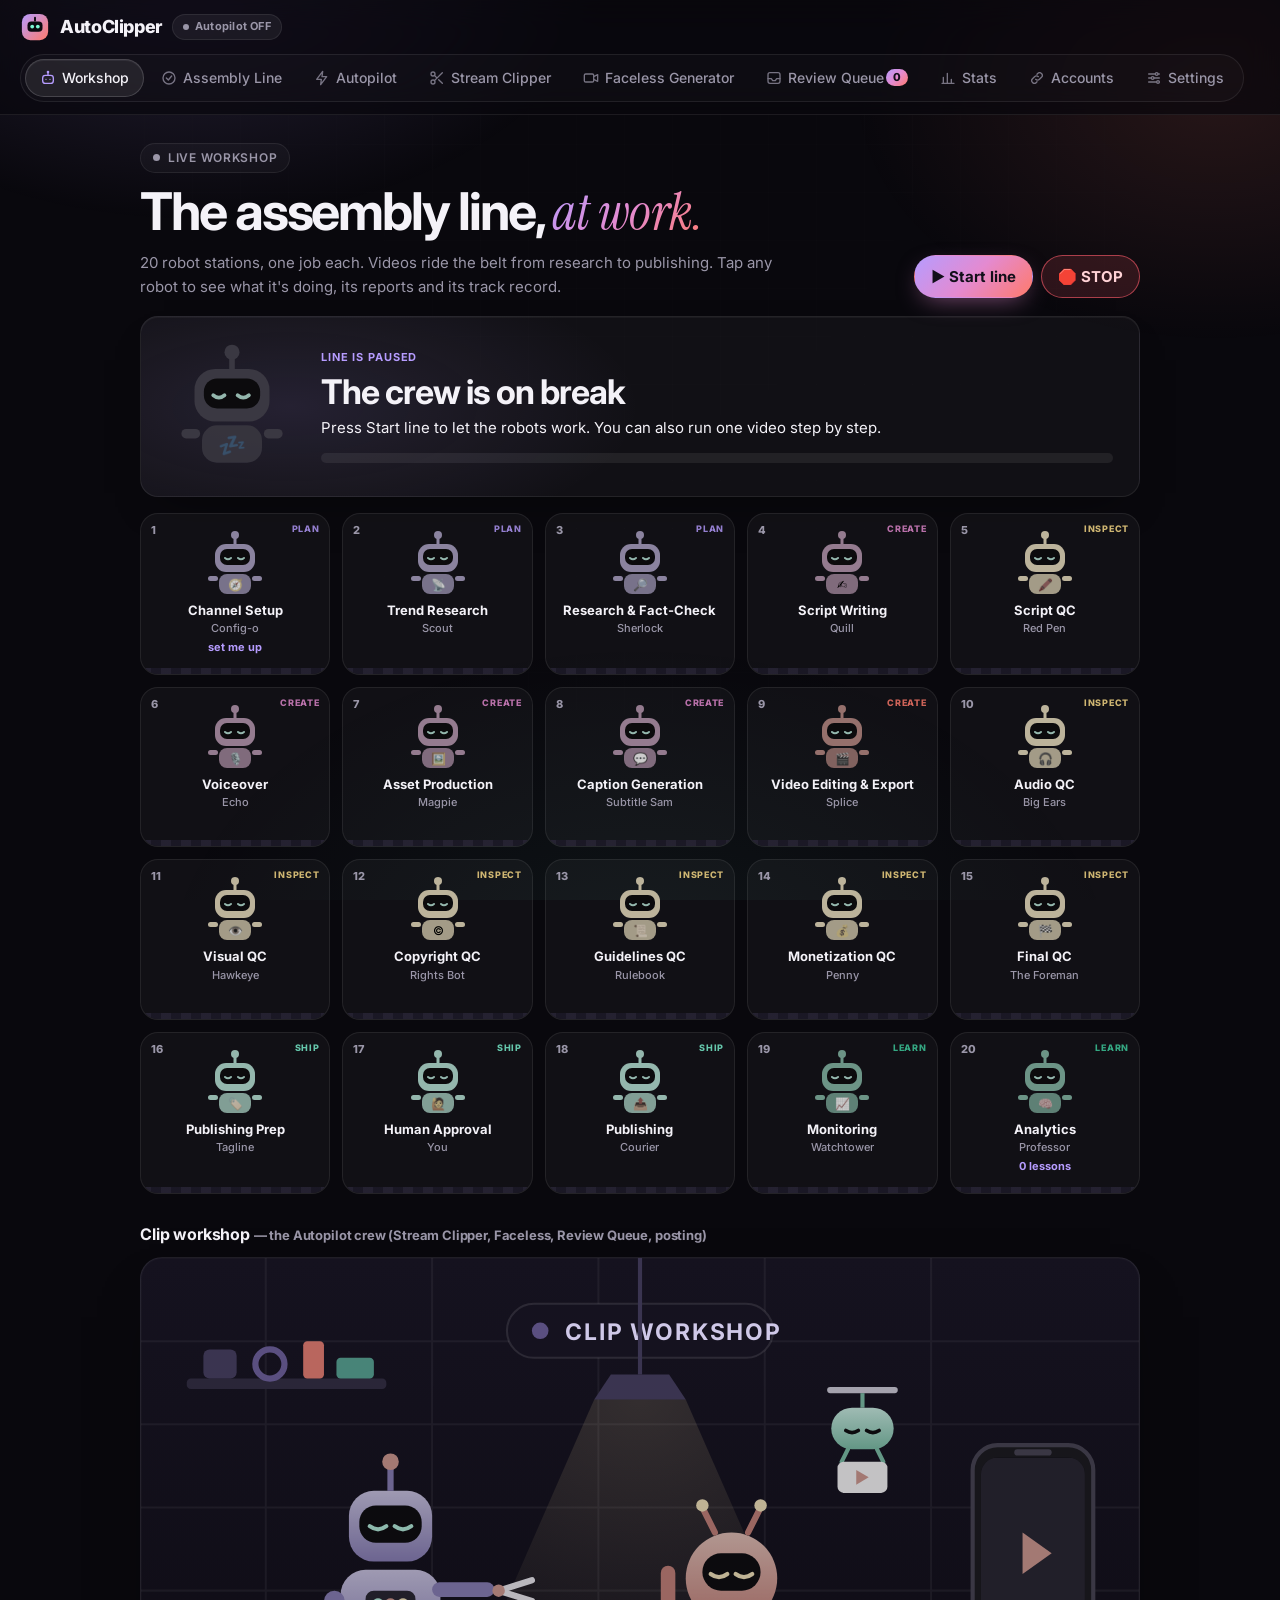
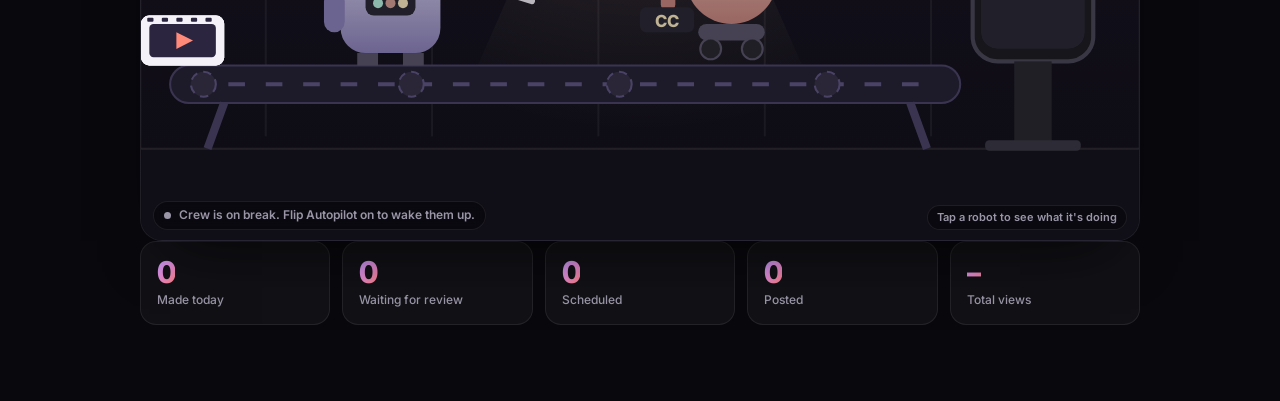
==== index.html @ 2e7b3489 "Merge remote-tracking branch 'origin/main' into ui-accessibility-polish" ====
<!doctype html>
<html lang="en">
<head>
<meta charset="utf-8">
<meta name="viewport" content="width=device-width,initial-scale=1">
<title>AutoClipper</title>
<meta name="theme-color" content="#09080d">
<link rel="preconnect" href="https://fonts.googleapis.com">
<link rel="preconnect" href="https://fonts.gstatic.com" crossorigin>
<link href="https://fonts.googleapis.com/css2?family=Inter:wght@400;500;600;700;800&family=Instrument+Serif:ital@0;1&display=swap" rel="stylesheet">
<link rel="stylesheet" href="style.css">
<link rel="stylesheet" href="fx.css">
<link rel="stylesheet" href="a11y.css">
<script src="a11y.js" defer></script>
</head>
<body>
<svg width="0" height="0" style="position:absolute" aria-hidden="true">
  <defs>
    <symbol id="i-bolt" viewBox="0 0 24 24"><path d="M13 2 4 14h7l-1 8 9-12h-7z"/></symbol>
    <symbol id="i-scissors" viewBox="0 0 24 24"><circle cx="6" cy="6" r="3"/><circle cx="6" cy="18" r="3"/><path d="M20 4 8.1 15.9M14.5 14.5 20 20M8.1 8.1 12 12"/></symbol>
    <symbol id="i-film" viewBox="0 0 24 24"><rect x="2" y="6" width="14" height="12" rx="2"/><path d="m16 10 6-3v10l-6-3"/></symbol>
    <symbol id="i-inbox" viewBox="0 0 24 24"><rect x="3" y="4" width="18" height="16" rx="3"/><path d="M3 13h5l2 3h4l2-3h5"/></symbol>
    <symbol id="i-link" viewBox="0 0 24 24"><path d="M10 14a4 4 0 0 0 5.7 0l3-3a4 4 0 0 0-5.7-5.7l-1 1"/><path d="M14 10a4 4 0 0 0-5.7 0l-3 3a4 4 0 0 0 5.7 5.7l1-1"/></symbol>
    <symbol id="i-sliders" viewBox="0 0 24 24"><path d="M4 6h10M18 6h2M4 12h4M12 12h8M4 18h12M20 18h0"/><circle cx="16" cy="6" r="2"/><circle cx="10" cy="12" r="2"/><circle cx="18" cy="18" r="2"/></symbol>
    <symbol id="i-folder" viewBox="0 0 24 24"><path d="M3 7a2 2 0 0 1 2-2h4l2 2h8a2 2 0 0 1 2 2v8a2 2 0 0 1-2 2H5a2 2 0 0 1-2-2z"/></symbol>
    <symbol id="i-bot" viewBox="0 0 24 24"><rect x="4" y="8" width="16" height="12" rx="4"/><path d="M12 4v4M9 14h0M15 14h0"/><circle cx="12" cy="3" r="1"/></symbol>
    <symbol id="i-check" viewBox="0 0 24 24"><circle cx="12" cy="12" r="9"/><path d="m8 12 3 3 5-6"/></symbol>
    <symbol id="i-chart" viewBox="0 0 24 24"><path d="M5 20V11M11 20V5M17 20v-6M3 20h18"/></symbol>
    <symbol id="i-send" viewBox="0 0 24 24"><path d="M22 2 11 13M22 2l-7 20-4-9-9-4z"/></symbol>
  </defs>
</svg>
<div class="bg-glow" aria-hidden="true"></div>
<header>
  <div class="brand">
    <svg class="logo" viewBox="0 0 32 32" aria-hidden="true"><defs><linearGradient id="lg" x1="0" y1="0" x2="1" y2="1"><stop offset="0" stop-color="#b69cff"/><stop offset="1" stop-color="#ff7a6b"/></linearGradient></defs><rect x="2" y="2" width="28" height="28" rx="9" fill="url(#lg)"/><rect x="8" y="10" width="16" height="11" rx="4" fill="#0b0a10"/><circle cx="13" cy="15.5" r="2" fill="#7cf7d4"/><circle cx="19" cy="15.5" r="2" fill="#7cf7d4"/><rect x="15" y="5" width="2" height="5" rx="1" fill="#0b0a10"/></svg>
    <h1 class="brand-name">AutoClipper</h1> <span id="apBadge" class="badge off">Autopilot OFF</span>
  </div>
  <nav aria-label="Sections">
    <button data-tab="workshop" class="active"><svg class="i" aria-hidden="true"><use href="#i-bot"/></svg>Workshop</button>
    <button data-tab="line"><svg class="i" aria-hidden="true"><use href="#i-check"/></svg>Assembly Line <span id="fxNeedPill" class="pill" hidden></span></button>
    <button data-tab="autopilot"><svg class="i" aria-hidden="true"><use href="#i-bolt"/></svg>Autopilot</button>
    <button data-tab="clipper"><svg class="i" aria-hidden="true"><use href="#i-scissors"/></svg>Stream Clipper</button>
    <button data-tab="faceless"><svg class="i" aria-hidden="true"><use href="#i-film"/></svg>Faceless Generator</button>
    <button data-tab="queue"><svg class="i" aria-hidden="true"><use href="#i-inbox"/></svg>Review Queue <span id="qcount" class="pill">0</span></button>
    <button data-tab="stats"><svg class="i" aria-hidden="true"><use href="#i-chart"/></svg>Stats</button>
    <button data-tab="accounts"><svg class="i" aria-hidden="true"><use href="#i-link"/></svg>Accounts</button>
    <button data-tab="settings"><svg class="i" aria-hidden="true"><use href="#i-sliders"/></svg>Settings</button>
  </nav>
</header>

<main>
  <!-- WORKSHOP: full-page live view of the robots at work -->
  <section id="workshop" class="tab active">
    <div class="fx-top">
      <div><span class="eyebrow"><i class="dot"></i> Live workshop</span><h2 class="hero-title">The assembly line, <em>at work.</em></h2>
        <p class="muted">20 robot stations, one job each. Videos ride the belt from research to publishing. Tap any robot to see what it's doing, its reports and its track record.</p></div>
      <div class="row fx-ctrl"><button id="fxRun" data-act="run" class="primary">▶ Start line</button><button id="fxStop" data-act="stop" class="stopbtn">🛑 STOP</button></div>
    </div>
    <div class="fx-now card" id="fxNow"></div>
    <div class="fx-floor" id="fxFloor"></div>
    <div class="station card" id="fxStation" hidden></div>
    <h3 class="ws-title">Clip workshop <span class="muted small">— the Autopilot crew (Stream Clipper, Faceless, Review Queue, posting)</span></h3>
    <div class="workshop" aria-label="Robot workshop: little robots cutting, captioning and shipping clips. They work when Autopilot is on and nap when it is off." role="group">
        <svg viewBox="0 0 480 280" xmlns="http://www.w3.org/2000/svg">
          <defs>
            <linearGradient id="wsBody" x1="0" y1="0" x2="0" y2="1"><stop offset="0" stop-color="#c9bcff"/><stop offset="1" stop-color="#8c76f0"/></linearGradient>
            <linearGradient id="wsBody2" x1="0" y1="0" x2="0" y2="1"><stop offset="0" stop-color="#ffb4a3"/><stop offset="1" stop-color="#ff6f61"/></linearGradient>
            <linearGradient id="wsBody3" x1="0" y1="0" x2="0" y2="1"><stop offset="0" stop-color="#a6f4de"/><stop offset="1" stop-color="#3fcf9f"/></linearGradient>
            <radialGradient id="wsLamp" cx=".5" cy="0" r="1"><stop offset="0" stop-color="#ffe7a8" stop-opacity=".55"/><stop offset="1" stop-color="#ffe7a8" stop-opacity="0"/></radialGradient>
            <clipPath id="wsPhoneClip"><rect x="404" y="96" width="50" height="92" rx="8"/></clipPath>
          </defs>

          <!-- wall -->
          <g class="ws-wall" stroke="rgba(255,255,255,.05)">
            <path d="M0 40H480M0 80H480M0 120H480M0 160H480M60 0V230M140 0V230M220 0V230M300 0V230M380 0V230"/>
          </g>
          <!-- shelf with spare parts -->
          <rect x="22" y="58" width="96" height="5" rx="2" fill="#2a2638"/>
          <rect x="30" y="44" width="16" height="14" rx="3" fill="#3a3450"/>
          <circle cx="62" cy="51" r="7" fill="none" stroke="#5a4f80" stroke-width="3"/>
          <rect x="78" y="40" width="10" height="18" rx="2" fill="#ff8a7a" opacity=".7"/>
          <rect x="94" y="48" width="18" height="10" rx="2" fill="#7cf7d4" opacity=".5"/>
          <!-- sign -->
          <g transform="translate(176 22)">
            <rect width="128" height="26" rx="13" fill="#15121f" stroke="rgba(255,255,255,.1)"/>
            <circle class="ws-sign-dot" cx="16" cy="13" r="4"/>
            <text x="28" y="17.5" font-family="Inter,system-ui,sans-serif" font-size="11" font-weight="700" fill="#cfc8e8" letter-spacing=".08em">CLIP WORKSHOP</text>
          </g>

          <!-- hanging lamp -->
          <g class="ws-lamp anim">
            <line x1="240" y1="0" x2="240" y2="56" stroke="#3a3450" stroke-width="2"/>
            <path d="M226 56h28l8 12h-44z" fill="#3a3450"/>
            <path class="ws-beam" d="M218 68h44l70 160H148z" fill="url(#wsLamp)"/>
          </g>

          <!-- floor -->
          <rect x="0" y="236" width="480" height="44" fill="#100e17"/>
          <path d="M0 236H480" stroke="rgba(255,255,255,.08)"/>

          <!-- conveyor -->
          <g class="ws-belt">
            <rect x="14" y="196" width="380" height="18" rx="9" fill="#1d1a29" stroke="#3a3450"/>
            <path class="ws-belt-line anim" d="M24 205H384" stroke="#4b4366" stroke-width="2" stroke-dasharray="8 10"/>
            <g fill="#2a2638" stroke="#4b4366">
              <circle class="ws-wheel anim" cx="30" cy="205" r="6"/><circle class="ws-wheel anim" cx="130" cy="205" r="6"/>
              <circle class="ws-wheel anim" cx="230" cy="205" r="6"/><circle class="ws-wheel anim" cx="330" cy="205" r="6"/>
            </g>
            <path d="M40 214l-8 22M370 214l8 22" stroke="#3a3450" stroke-width="4"/>
          </g>

          <!-- clips riding the belt -->
          <g class="ws-clips">
            <g class="ws-clip anim" style="animation-delay:0s"><use href="#wsFilm"/></g>
            <g class="ws-clip anim" style="animation-delay:-2.4s"><use href="#wsFilm"/></g>
            <g class="ws-clip anim" style="animation-delay:-4.8s"><use href="#wsFilm"/></g>
          </g>
          <symbol id="wsFilm" overflow="visible">
            <rect x="0" y="172" width="40" height="24" rx="4" fill="#f4f2f8"/>
            <rect x="4" y="176" width="32" height="16" rx="2" fill="#2b2540"/>
            <path d="M17 180l8 4-8 4z" fill="#ff8a7a"/>
            <g fill="#2b2540"><rect x="3" y="173" width="3" height="2" rx=".5"/><rect x="10" y="173" width="3" height="2" rx=".5"/><rect x="17" y="173" width="3" height="2" rx=".5"/><rect x="24" y="173" width="3" height="2" rx=".5"/><rect x="31" y="173" width="3" height="2" rx=".5"/></g>
          </symbol>

          <!-- ROBOT 1: the cutter -->
          <g class="ws-bot ws-cutter">
            <g class="ws-bob anim">
              <rect x="96" y="150" width="48" height="40" rx="12" fill="url(#wsBody)"/>
              <rect x="108" y="160" width="24" height="12" rx="4" fill="#2b2540"/>
              <circle class="ws-led anim" cx="114" cy="166" r="2.4" fill="#7cf7d4"/><circle class="ws-led anim" cx="120" cy="166" r="2.4" fill="#ff8a7a" style="animation-delay:.3s"/><circle class="ws-led anim" cx="126" cy="166" r="2.4" fill="#ffe08a" style="animation-delay:.6s"/>
              <rect x="100" y="112" width="40" height="34" rx="12" fill="url(#wsBody)"/>
              <rect x="105" y="119" width="30" height="18" rx="8" fill="#0f0d16"/>
              <g class="ws-eyes-open"><rect class="ws-blink anim" x="111" y="124" width="6" height="8" rx="3" fill="#7cf7d4"/><rect class="ws-blink anim" x="123" y="124" width="6" height="8" rx="3" fill="#7cf7d4"/></g>
              <g class="ws-eyes-shut" stroke="#7cf7d4" stroke-width="2" stroke-linecap="round" fill="none"><path d="M110 129q4 3 8 0M122 129q4 3 8 0"/></g>
              <line x1="120" y1="112" x2="120" y2="100" stroke="#8c76f0" stroke-width="3"/>
              <circle class="ws-antenna anim" cx="120" cy="98" r="4" fill="#ff8a7a"/>
              <!-- arm with scissors -->
              <g class="ws-arm-cut anim">
                <rect x="140" y="156" width="30" height="7" rx="3.5" fill="#8c76f0"/>
                <g transform="translate(172 160)">
                  <g class="ws-snip-a anim"><path d="M0 0l16-5" stroke="#e8e4f5" stroke-width="3" stroke-linecap="round"/></g>
                  <g class="ws-snip-b anim"><path d="M0 0l16 5" stroke="#e8e4f5" stroke-width="3" stroke-linecap="round"/></g>
                  <circle r="3" fill="#ff8a7a"/>
                </g>
              </g>
              <rect x="88" y="160" width="10" height="20" rx="5" fill="#8c76f0"/>
            </g>
            <rect x="104" y="190" width="10" height="6" fill="#5a4f80"/><rect x="126" y="190" width="10" height="6" fill="#5a4f80"/>
            <g class="ws-sparks anim"><circle cx="190" cy="168" r="2" fill="#ffe08a"/><circle cx="196" cy="160" r="1.5" fill="#ff8a7a"/><circle cx="186" cy="158" r="1.5" fill="#fff"/></g>
          </g>

          <!-- ROBOT 2: the captioner (on wheels) -->
          <g class="ws-bot ws-captioner">
            <g class="ws-bob anim" style="animation-delay:-.4s">
              <rect x="262" y="132" width="44" height="44" rx="22" fill="url(#wsBody2)"/>
              <rect x="270" y="142" width="28" height="18" rx="9" fill="#0f0d16"/>
              <g class="ws-eyes-open"><circle class="ws-blink anim" cx="278" cy="151" r="3.5" fill="#ffe08a" style="animation-delay:-1.2s"/><circle class="ws-blink anim" cx="290" cy="151" r="3.5" fill="#ffe08a" style="animation-delay:-1.2s"/></g>
              <g class="ws-eyes-shut" stroke="#ffe08a" stroke-width="2" stroke-linecap="round" fill="none"><path d="M274 152q4 3 8 0M286 152q4 3 8 0"/></g>
              <path d="M276 132l-6-12M292 132l6-12" stroke="#ff6f61" stroke-width="3" stroke-linecap="round"/>
              <circle cx="270" cy="119" r="3" fill="#ffe08a"/><circle cx="298" cy="119" r="3" fill="#ffe08a"/>
              <!-- stamping arm -->
              <g class="ws-stamp anim">
                <rect x="250" y="148" width="7" height="22" rx="3.5" fill="#ff6f61"/>
                <rect x="240" y="168" width="26" height="12" rx="3" fill="#2b2540"/>
                <text x="253" y="177.5" text-anchor="middle" font-family="Inter,system-ui,sans-serif" font-size="8" font-weight="800" fill="#ffe08a">CC</text>
              </g>
            </g>
            <rect x="268" y="176" width="32" height="8" rx="4" fill="#5a4f80"/>
            <circle cx="274" cy="188" r="5" fill="#2a2638" stroke="#5a4f80"/><circle cx="294" cy="188" r="5" fill="#2a2638" stroke="#5a4f80"/>
            <g class="ws-caption-pop anim"><rect x="226" y="108" width="40" height="14" rx="7" fill="#ffe08a"/><text x="246" y="118" text-anchor="middle" font-family="Inter,system-ui,sans-serif" font-size="8" font-weight="800" fill="#2b2540">WOW!</text></g>
          </g>

          <!-- ROBOT 3: the drone courier -->
          <g class="ws-drone anim">
            <g class="ws-prop anim"><rect x="330" y="62" width="34" height="3" rx="1.5" fill="#cfc8e8"/></g>
            <line x1="347" y1="65" x2="347" y2="72" stroke="#3fcf9f" stroke-width="2"/>
            <rect x="332" y="72" width="30" height="20" rx="10" fill="url(#wsBody3)"/>
            <g class="ws-eyes-open"><circle class="ws-blink anim" cx="342" cy="82" r="2.5" fill="#0f0d16"/><circle class="ws-blink anim" cx="352" cy="82" r="2.5" fill="#0f0d16"/></g>
            <g class="ws-eyes-shut" stroke="#0f0d16" stroke-width="1.8" stroke-linecap="round" fill="none"><path d="M339 83q3 2 6 0M349 83q3 2 6 0"/></g>
            <path d="M340 92l-3 6M354 92l3 6" stroke="#3fcf9f" stroke-width="2" stroke-linecap="round"/>
            <rect x="335" y="98" width="24" height="15" rx="3" fill="#f4f2f8"/><path d="M344 102l6 3.5-6 3.5z" fill="#ff8a7a"/>
          </g>

          <!-- output phone -->
          <g class="ws-phone">
            <rect x="400" y="90" width="58" height="104" rx="12" fill="#1d1a29" stroke="#4b4366" stroke-width="2"/>
            <rect x="404" y="96" width="50" height="92" rx="8" fill="#0f0d16"/>
            <g clip-path="url(#wsPhoneClip)">
              <g class="ws-feed anim">
                <rect x="404" y="96" width="50" height="92" fill="#2b2540"/><path d="M424 132l14 10-14 10z" fill="#ff8a7a"/>
                <rect x="404" y="188" width="50" height="92" fill="#3a2f5c"/><path d="M424 224l14 10-14 10z" fill="#7cf7d4"/>
                <rect x="404" y="280" width="50" height="92" fill="#2b2540"/><path d="M424 316l14 10-14 10z" fill="#ff8a7a"/>
              </g>
            </g>
            <rect x="420" y="92" width="18" height="3" rx="1.5" fill="#4b4366"/>
            <rect x="420" y="194" width="18" height="42" fill="#2a2638"/>
            <rect x="406" y="232" width="46" height="5" rx="2" fill="#3a3450"/>
          </g>
          <g class="ws-hearts">
            <path class="ws-heart anim" d="M446 92c-3-4-9-1-6 4l6 5 6-5c3-5-3-8-6-4z" fill="#ff6f61"/>
            <path class="ws-heart anim" style="animation-delay:-1s" d="M426 92c-2-3-7-1-5 3l5 4 5-4c2-4-3-6-5-3z" fill="#b69cff"/>
            <path class="ws-heart anim" style="animation-delay:-2s" d="M456 104c-2-3-6-1-4 2.5l4 3.5 4-3.5c2-3.5-2-5.5-4-2.5z" fill="#ffe08a"/>
          </g>

          <!-- zzz when napping -->
          <g class="ws-zzz" font-family="Inter,system-ui,sans-serif" font-weight="800" fill="#9a96a8">
            <text class="ws-z" x="146" y="104" font-size="12">z</text>
            <text class="ws-z" x="154" y="94" font-size="15" style="animation-delay:.7s">z</text>
            <text class="ws-z" x="306" y="122" font-size="12" style="animation-delay:.35s">z</text>
            <text class="ws-z" x="314" y="111" font-size="15" style="animation-delay:1.05s">z</text>
          </g>
          <!-- clickable stations -->
          <g class="ws-hots">
            <rect class="ws-hot" data-station="cut" x="84" y="88" width="124" height="112" rx="16" tabindex="0" role="button" aria-label="Cutting station"/>
            <rect class="ws-hot" data-station="faceless" x="226" y="104" width="90" height="92" rx="16" tabindex="0" role="button" aria-label="Faceless studio"/>
            <rect class="ws-hot" data-station="review" x="14" y="196" width="380" height="26" rx="12" tabindex="0" role="button" aria-label="Review conveyor"/>
            <rect class="ws-hot" data-station="post" x="322" y="56" width="50" height="62" rx="14" tabindex="0" role="button" aria-label="Posting drone"/>
            <rect class="ws-hot" data-station="live" x="394" y="84" width="70" height="156" rx="16" tabindex="0" role="button" aria-label="Live posts"/>
            <rect class="ws-hot" data-station="log" x="172" y="18" width="136" height="34" rx="17" tabindex="0" role="button" aria-label="Activity log"/>
          </g>
        </svg>
        <div class="ws-tip" id="wsTip"></div>
        <div class="ws-status"><i class="dot"></i><span id="wsStatus">Crew is on break. Flip Autopilot on to wake them up.</span></div>
        <div class="ws-hint">Tap a robot to see what it's doing</div>
      </div>
    <div class="stats" id="stats">
      <button class="stat" data-station="cut"><span class="stat-n" id="stMade">0</span><span class="stat-l">Made today</span></button>
      <button class="stat" data-station="review"><span class="stat-n" id="stPending">0</span><span class="stat-l">Waiting for review</span></button>
      <button class="stat" data-station="post"><span class="stat-n" id="stScheduled">0</span><span class="stat-l">Scheduled</span></button>
      <button class="stat" data-station="live"><span class="stat-n" id="stPosted">0</span><span class="stat-l">Posted</span></button>
      <button class="stat" data-station="views"><span class="stat-n" id="stViews">–</span><span class="stat-l">Total views</span></button>
    </div>
    <div class="station card" id="station" hidden>
      <div class="station-head">
        <div><div class="station-kicker" id="stationKicker"></div><h3 id="stationTitle"></h3></div>
        <button class="station-x" id="stationClose" aria-label="Close">✕</button>
      </div>
      <div class="station-now" id="stationNow"></div>
      <div class="station-body" id="stationBody"></div>
    </div>
  </section>

  <!-- ASSEMBLY LINE: production records, approvals, channel, policies, analytics -->
  <section id="line" class="tab">
    <h2>Assembly Line</h2>
    <p class="muted">The production manager. Every video gets an ID and a full record: idea, research, script, voice, assets with licenses, captions, edit project, every checker's report, revisions, costs, approvals, publishing and performance.</p>
    <div class="subnav" id="fxSubnav"></div>
    <div id="fxPane"></div>
  </section>

  <!-- AUTOPILOT -->
  <section id="autopilot" class="tab">
    <div class="hero solo">
      <div class="hero-copy">
        <span class="eyebrow"><i class="dot"></i> Your content crew</span>
        <h2 class="hero-title">Clips made <em>while you sleep.</em></h2>
        <p class="muted">Turn this on, leave the tab open, and AutoClipper clips new VODs from your folder, makes faceless videos every day, and schedules everything to your connected accounts.</p>
        <div class="toggle-row">
          <label class="switch"><input type="checkbox" id="apOn" role="switch" aria-label="Autopilot" aria-describedby="apSummary"><span aria-hidden="true"></span></label>
          <div><strong>Autopilot</strong><div class="muted small" id="apSummary">Off</div></div>
        </div>
      </div>
    </div>
    <div class="card">
      <div class="grid2">
        <div class="sub">
          <h3><svg class="i" aria-hidden="true"><use href="#i-folder"/></svg>Auto-clip new VODs</h3>
          <p class="muted small">Pick a folder (like your OBS recordings or Downloads). Every new video dropped in gets clipped automatically.</p>
          <button id="pickFolder">Choose folder</button>
          <div class="small" id="folderName">No folder chosen</div>
        </div>
        <div class="sub">
          <h3><svg class="i" aria-hidden="true"><use href="#i-bot"/></svg>Daily faceless videos</h3>
          <label>Videos per day <input type="number" id="apFacelessPerDay" min="0" max="20" value="3"></label>
          <label>Niche <select id="apNiche"></select></label>
        </div>
        <div class="sub">
          <h3><svg class="i" aria-hidden="true"><use href="#i-check"/></svg>Approval</h3>
          <label class="check"><input type="checkbox" id="apAutoApprove"> Auto-approve (skip my review)</label>
          <label>…only if AI hype score is at least <input type="number" id="apMinScore" min="0" max="10" value="6"></label>
          <p class="muted small">Score needs an OpenAI key. Without one, auto-approve approves everything.</p>
        </div>
        <div class="sub">
          <h3><svg class="i" aria-hidden="true"><use href="#i-send"/></svg>Auto-post</h3>
          <label class="check"><input type="checkbox" id="apAutoPost"> Auto-schedule approved videos</label>
          <label>Posts per day <input type="number" id="apPostsPerDay" min="1" max="24" value="3"></label>
          <label>Posting window <span class="row"><input type="time" id="apStart" value="11:00"> to <input type="time" id="apEnd" value="21:00"></span></label>
          <div class="small" id="platformSummary"></div>
        </div>
      </div>
    </div>
    <h3>Activity</h3>
    <div id="log" class="log"></div>
  </section>

  <!-- STREAM CLIPPER -->
  <section id="clipper" class="tab">
    <h2>Stream Clipper</h2>
    <p class="muted">Drop in a stream VOD. AutoClipper finds the hype moments, adds word-by-word captions, cuts vertical 9:16 clips, and sends them to your Review Queue.</p>
    <div class="card">
      <label class="drop" id="vodDrop">
        <input type="file" id="vodFile" accept="video/*" hidden>
        <span>📁 Click or drop a video file (MP4 / WebM / MOV)</span>
      </label>
      <div class="grid3">
        <label>Clips per video <input type="number" id="numClips" value="5" min="1" max="20" data-save></label>
        <label>Clip length (sec) <input type="number" id="clipLen" value="30" min="8" max="90" data-save></label>
        <label>Layout
          <select id="layout" data-save>
            <option value="blur">Center + blurred background</option>
            <option value="crop">Center crop (fill)</option>
            <option value="split">Facecam top / gameplay bottom</option>
            <option value="hook">Split-screen hook (satisfying filler bottom)</option>
          </select>
        </label>
        <label>Facecam corner (split layout)
          <select id="camCorner" data-save>
            <option value="tl">Top-left</option><option value="tr">Top-right</option>
            <option value="bl">Bottom-left</option><option value="br">Bottom-right</option>
          </select>
        </label>
        <label>Name tag on clip <input type="text" id="clipTag" placeholder="@streamer" data-save></label>
        <label class="check"><input type="checkbox" id="burnCaptions" checked data-save> Burn in captions (needs OpenAI key)</label>
      </div>
      <button class="primary" id="scanBtn" disabled>🔍 Find highlights & make clips</button>
      <div id="clipStatus" class="status"></div>
      <canvas id="waveform" height="80"></canvas>
    </div>
  </section>

  <!-- FACELESS GENERATOR -->
  <section id="faceless" class="tab">
    <h2>Faceless Video Generator</h2>
    <p class="muted">Pick a topic (or let AI pick). It writes the script, voices it, and renders a captioned vertical video over a background clip.</p>
    <div class="card">
      <div class="grid3">
        <label>Niche <select id="niche" data-save></select></label>
        <label>Length
          <select id="vidLen" data-save>
            <option value="30">~30 sec</option>
            <option value="45" selected>~45 sec</option>
            <option value="60">~60 sec</option>
          </select>
        </label>
        <label>How many <input type="number" id="numVids" value="1" min="1" max="10"></label>
      </div>
      <label>Topic (leave blank and AI picks one) <input type="text" id="topic" placeholder="e.g. 5 hidden details in the GTA 6 trailer"></label>
      <label class="drop" id="bgDrop">
        <input type="file" id="bgFile" accept="video/*" multiple hidden>
        <span>🎮 Background gameplay (optional — Minecraft parkour, GTA driving…). Saved for Autopilot too. Without one, an animated background is used.</span>
      </label>
      <div class="row">
        <button id="writeBtn">✍️ Write script only</button>
        <button class="primary" id="genBtn">🎬 Generate video(s)</button>
      </div>
      <label>Script (edit before generating if you want)
        <textarea id="script" rows="7" placeholder="Script appears here…"></textarea>
      </label>
      <div id="genStatus" class="status"></div>
    </div>
  </section>

  <!-- REVIEW QUEUE -->
  <section id="queue" class="tab">
    <h2>Review Queue</h2>
    <p class="muted">Approve to post (or schedule) to your connected accounts. Edit the caption first if you want.</p>
    <div class="row">
      <button data-filter="pending" class="filter active">Pending</button>
      <button data-filter="approved" class="filter">Approved</button>
      <button data-filter="scheduled" class="filter">Scheduled / Posted</button>
      <button data-filter="failed" class="filter">Failed</button>
      <button data-filter="rejected" class="filter">Rejected</button>
      <button id="approveAll">✓ Approve all pending</button>
    </div>
    <div id="queueList" class="queue"></div>
  </section>

  <!-- STATS -->
  <section id="stats" class="tab">
    <div class="stats-head">
      <div>
        <h2>Stats</h2>
        <p class="muted">Views, likes, comments, shares and followers, pulled from your connected accounts. Refreshes when you open this tab, and every hour while Autopilot runs.</p>
      </div>
      <div class="row">
        <select id="statDays" aria-label="Date range">
          <option value="7">Last 7 days</option>
          <option value="30" selected>Last 30 days</option>
          <option value="90">Last 90 days</option>
        </select>
        <button id="statRefresh">↻ Refresh</button>
      </div>
    </div>
    <div id="statUpdated" class="muted small"></div>
    <div id="statsBody"></div>
  </section>

  <!-- ACCOUNTS -->
  <section id="accounts" class="tab">
    <h2>Connected Accounts</h2>
    <p class="muted">Connect TikTok, Instagram, YouTube, Facebook, X and Threads once, and AutoClipper posts for you. Posting runs through <a href="https://www.upload-post.com" target="_blank" rel="noopener">Upload-Post</a> (free plan: 10 posts/month and no TikTok; Basic from ~$16/mo adds TikTok and unlimited posts).</p>
    <div class="card">
      <h3>Step 1 — Upload-Post API key</h3>
      <ol class="small muted">
        <li>Make a free account at <a href="https://app.upload-post.com" target="_blank" rel="noopener">app.upload-post.com</a>.</li>
        <li>Open <b>API Keys</b> in their dashboard, create a key, paste it here.</li>
      </ol>
      <label>API key <input type="password" id="upKey" placeholder="Paste your Upload-Post API key…" autocomplete="off" spellcheck="false" data-save></label>
      <button class="primary" id="upSave">Save & check</button>
      <div id="upStatus" class="status"></div>
    </div>
    <div class="card">
      <h3>Step 2 — Connect your socials</h3>
      <p class="muted small">Opens a secure page where you log in to each platform. You come back here when done.</p>
      <div class="platforms" id="platformGrid"></div>
      <div class="row">
        <button class="primary" id="connectBtn">🔗 Connect / manage accounts</button>
        <button id="refreshAccts">↻ Refresh</button>
      </div>
    </div>
    <div class="card">
      <h3>Step 3 — Where should videos go?</h3>
      <div class="row" id="postTo"></div>
      <label>TikTok privacy
        <select id="tiktokPrivacy" data-save>
          <option value="PUBLIC_TO_EVERYONE">Public</option>
          <option value="SELF_ONLY">Only me — private test mode (YouTube uploads as Private; Instagram, Facebook, X, Threads are skipped)</option>
          <option value="FOLLOWER_OF_CREATOR">Followers</option>
        </select>
      </label>
    </div>
    <details class="card">
      <summary><b>Optional: free unlimited YouTube posting (direct)</b></summary>
      <p class="small muted">Skips Upload-Post for YouTube so it doesn't use your monthly posts. Takes ~10 minutes to set up once:</p>
      <ol class="small muted">
        <li>Go to <a href="https://console.cloud.google.com" target="_blank" rel="noopener">console.cloud.google.com</a> → new project.</li>
        <li>APIs &amp; Services → Library → enable <b>YouTube Data API v3</b>.</li>
        <li>OAuth consent screen → External → add yourself as a <b>test user</b>.</li>
        <li>Credentials → Create OAuth client ID → <b>Web application</b> → Authorized JavaScript origin: <code id="originHint"></code></li>
        <li>Paste the Client ID below and hit Connect YouTube.</li>
      </ol>
      <label>Google OAuth Client ID <input type="text" id="gClientId" placeholder="xxxx.apps.googleusercontent.com" data-save></label>
      <button id="ytConnect">▶️ Connect YouTube</button>
      <div id="ytStatus" class="status"></div>
    </details>
  </section>

  <!-- SETTINGS -->
  <section id="settings" class="tab">
    <h2>Settings</h2>
    <div class="card">
      <label>OpenAI API key (AI scripts, voiceover, captions, hype scores)
        <input type="password" id="apiKey" placeholder="sk-…" autocomplete="off" spellcheck="false" data-save>
      </label>
      <p class="muted small">Get one at <a href="https://platform.openai.com/api-keys" target="_blank" rel="noopener">platform.openai.com/api-keys</a>. Keys are stored only in this browser.</p>
      <div class="grid3">
        <label>AI model <input type="text" id="model" value="gpt-4o-mini" data-save></label>
        <label>Voice
          <select id="voice" data-save>
            <option>onyx</option><option>alloy</option><option>echo</option>
            <option>fable</option><option>nova</option><option>shimmer</option>
          </select>
        </label>
        <label>Caption color <input type="color" id="capColor" value="#ffd400" data-save></label>
        <label>Default hashtags <input type="text" id="hashtags" value="#gaming #gtarp #gta5 #streamer" data-save></label>
      </div>
      <div class="row">
        <button class="primary" id="testKey">Test OpenAI key</button>
        <button id="clearDone">🧹 Delete posted & rejected videos</button>
      </div>
      <div id="setStatus" class="status"></div>
    </div>
  </section>
</main>

<div id="fxRecord" class="fx-modal" hidden></div>
<canvas id="renderCanvas" width="1080" height="1920"></canvas>
<video id="vodVideo" playsinline></video>
<script src="app.js"></script>
<script src="fx-core.js"></script>
<script src="fx-depts.js"></script>
<script src="fx-quality.js"></script>
<script src="fx-clips.js"></script>
<script src="fx-hooks.js"></script>
<script src="fx-ui.js"></script>
<script src="fx-auto.js"></script>
<script src="fx-gate.js"></script>
</body>
</html>
---- style.css ----
/* ================= THEME ================= */
:root{
  --bg:#09080d;--bg2:#0e0c14;
  --card:rgba(255,255,255,.035);--card-solid:#13111b;--card-hi:rgba(255,255,255,.06);
  --line:rgba(255,255,255,.08);--line-hi:rgba(255,255,255,.16);
  --text:#f4f2f8;--muted:#9a96a8;
  --violet:#b69cff;--coral:#ff7a6b;--mint:#7cf7d4;--sun:#ffe08a;
  --accent:#b69cff;
  --grad:linear-gradient(135deg,#b69cff 0%,#e48ad0 50%,#ff7a6b 100%);
  --red:#ff5c6c;--green:#3fcf9f;
  --radius:18px;
  --font:'Inter',system-ui,-apple-system,'Segoe UI',Roboto,sans-serif;
  --serif:'Instrument Serif',Georgia,serif;
}
*{box-sizing:border-box}
html{color-scheme:dark}
body{margin:0;background:var(--bg);color:var(--text);font:15px/1.55 var(--font);-webkit-font-smoothing:antialiased;min-height:100vh;position:relative;overflow-x:hidden}
.bg-glow{position:fixed;inset:0;pointer-events:none;z-index:0;
  background:
    radial-gradient(600px 380px at 15% -5%,rgba(182,156,255,.18),transparent 70%),
    radial-gradient(520px 360px at 95% 10%,rgba(255,122,107,.12),transparent 70%),
    radial-gradient(700px 500px at 50% 110%,rgba(124,247,212,.06),transparent 70%)}
.bg-glow:after{content:"";position:absolute;inset:0;opacity:.35;
  background-image:linear-gradient(rgba(255,255,255,.025) 1px,transparent 1px),linear-gradient(90deg,rgba(255,255,255,.025) 1px,transparent 1px);
  background-size:48px 48px;mask-image:radial-gradient(ellipse at 50% 0%,#000 30%,transparent 75%);-webkit-mask-image:radial-gradient(ellipse at 50% 0%,#000 30%,transparent 75%)}
header,main{position:relative;z-index:1}

/* ================= HEADER ================= */
header{position:sticky;top:0;z-index:5;display:flex;flex-wrap:wrap;gap:12px;align-items:center;justify-content:space-between;padding:12px 20px;background:rgba(9,8,13,.72);backdrop-filter:blur(16px) saturate(140%);-webkit-backdrop-filter:blur(16px) saturate(140%);border-bottom:1px solid var(--line)}
.brand{display:flex;align-items:center;gap:10px;font-weight:800;font-size:18px;letter-spacing:-.02em}
.logo{width:30px;height:30px;flex:none}
nav{display:flex;gap:2px;flex-wrap:wrap;padding:4px;border:1px solid var(--line);border-radius:999px;background:rgba(255,255,255,.025)}
nav button{background:none;border:1px solid transparent;color:var(--muted);border-radius:999px;padding:7px 14px;font-weight:500;font-size:14px}
nav button:hover{color:var(--text);filter:none;background:rgba(255,255,255,.04)}
nav button.active{color:var(--text);border-color:var(--line-hi);background:rgba(255,255,255,.08);box-shadow:0 1px 0 rgba(255,255,255,.06) inset}

/* ================= LAYOUT ================= */
main{max-width:1040px;margin:0 auto;padding:28px 20px 60px}
.tab{display:none}.tab.active{display:block;animation:fadeUp .35s ease}
@keyframes fadeUp{from{opacity:0;transform:translateY(6px)}to{opacity:1;transform:none}}
h2{margin:8px 0 6px;font-size:32px;line-height:1.1;letter-spacing:-.03em;font-weight:700}
h3{margin:4px 0;font-size:16px;letter-spacing:-.01em}
.tab>h3{margin:28px 0 10px}
.tab>p.muted{max-width:680px;margin:0 0 18px}
.muted{color:var(--muted)}.small{font-size:13px}
.card{background:var(--card);border:1px solid var(--line);border-radius:var(--radius);padding:20px;display:flex;flex-direction:column;gap:14px;margin-bottom:16px;box-shadow:0 1px 0 rgba(255,255,255,.04) inset,0 20px 40px -24px rgba(0,0,0,.6)}
details.card{display:block}
.card>button{align-self:flex-start}
details.card[open]>*:not(summary){margin-top:12px}
label{display:flex;flex-direction:column;gap:6px;font-size:13px;color:var(--muted);font-weight:500}
input,select,textarea{background:rgba(0,0,0,.35);color:var(--text);border:1px solid var(--line);border-radius:12px;padding:10px 12px;font:inherit;transition:border-color .15s,box-shadow .15s}
input:focus,select:focus,textarea:focus{outline:none;border-color:rgba(182,156,255,.6);box-shadow:0 0 0 3px rgba(182,156,255,.15)}
input[type=color]{padding:3px;height:42px}
input[type=checkbox]{accent-color:var(--violet);width:16px;height:16px}
button{background:rgba(255,255,255,.06);color:var(--text);border:1px solid var(--line-hi);border-radius:999px;padding:9px 16px;font:inherit;font-weight:500;cursor:pointer;transition:transform .12s,background .15s,box-shadow .2s,filter .15s}
button:hover{background:rgba(255,255,255,.1)}
button:active{transform:scale(.98)}
button:disabled{opacity:.45;cursor:not-allowed;transform:none}
button.primary{background:var(--grad);color:#120f1a;border-color:transparent;font-weight:700;box-shadow:0 8px 24px -8px rgba(228,138,208,.55)}
button.primary:hover{filter:brightness(1.08);box-shadow:0 10px 30px -8px rgba(228,138,208,.75)}
.grid3{display:grid;grid-template-columns:repeat(auto-fit,minmax(180px,1fr));gap:14px}
.grid2{display:grid;grid-template-columns:repeat(auto-fit,minmax(min(100%,340px),1fr));gap:14px}
.row{display:flex;gap:8px;flex-wrap:wrap;align-items:center}
.drop{border:1.5px dashed var(--line-hi);border-radius:16px;padding:26px;text-align:center;cursor:pointer;color:var(--text);background:rgba(255,255,255,.02);transition:border-color .2s,background .2s}
.drop.over,.drop:hover{border-color:var(--violet);background:rgba(182,156,255,.06)}
.status{white-space:pre-wrap;font-size:13px;color:var(--muted);min-height:1em}
#waveform{width:100%;background:rgba(0,0,0,.35);border:1px solid var(--line);border-radius:12px;display:none}
.pill{background:var(--grad);color:#120f1a;border-radius:999px;padding:0 7px;font-size:11px;font-weight:800;margin-left:2px}
.filter.active{border-color:var(--violet);background:rgba(182,156,255,.14)}
.sub{border:1px solid var(--line);background:rgba(255,255,255,.02);border-radius:14px;padding:16px;display:flex;flex-direction:column;gap:10px}
.check{flex-direction:row;align-items:center;gap:8px;color:var(--text)}
.log{background:rgba(0,0,0,.35);border:1px solid var(--line);border-radius:14px;padding:12px 14px;font:12px/1.7 ui-monospace,SFMono-Regular,Menlo,monospace;max-height:320px;overflow:auto;white-space:pre-wrap;color:var(--muted)}
.platforms{display:grid;grid-template-columns:repeat(auto-fill,minmax(150px,1fr));gap:10px}
.plat{border:1px solid var(--line);background:rgba(255,255,255,.02);border-radius:14px;padding:12px;font-size:13px}
.plat.on{border-color:rgba(63,207,159,.6);background:rgba(63,207,159,.06)}
.plat b{display:block}
.tagline{font-size:12px;color:var(--muted)}
details summary{cursor:pointer}
code{background:rgba(255,255,255,.06);padding:1px 6px;border-radius:6px;font-size:.9em}
a{color:var(--violet);text-decoration-color:rgba(182,156,255,.4);text-underline-offset:3px}
ol{padding-left:20px;margin:0}

/* ================= QUEUE ================= */
.queue{display:grid;grid-template-columns:repeat(auto-fill,minmax(220px,1fr));gap:16px;margin-top:16px}
.item{background:var(--card);border:1px solid var(--line);border-radius:22px;overflow:hidden;display:flex;flex-direction:column;padding:8px;transition:border-color .2s,transform .2s,box-shadow .2s}
.item:hover{border-color:rgba(182,156,255,.5);transform:translateY(-3px);box-shadow:0 18px 40px -18px rgba(182,156,255,.45)}
.item video{width:100%;aspect-ratio:9/16;background:#000;object-fit:contain;border-radius:16px;border:3px solid #1d1a29;box-shadow:0 0 0 1px #4b4366}
.item .body strong{line-height:1.35}
.item.s-pending .st{background:rgba(255,224,138,.12);color:var(--sun)}
.item.s-approved .st{background:rgba(182,156,255,.14);color:var(--violet)}
.item.s-scheduled .st{background:rgba(124,247,212,.1);color:var(--mint)}
.item.s-posted .st{background:rgba(63,207,159,.14);color:var(--green)}
.item.s-failed .st{background:rgba(255,92,108,.14);color:var(--red)}
.item.s-rejected{opacity:.7}
.item .body{padding:12px;display:flex;flex-direction:column;gap:8px}
.item textarea{font-size:13px}
.item .row button{flex:1;padding:7px 8px;white-space:nowrap}
.ok{background:var(--green)!important;border-color:var(--green)!important;color:#06140f!important;font-weight:700}
.no{background:var(--red)!important;border-color:var(--red)!important;color:#fff!important}
.empty{color:var(--muted);padding:40px;text-align:center;grid-column:1/-1;border:1px dashed var(--line);border-radius:var(--radius)}
.st{font-size:12px;border-radius:999px;padding:2px 9px;background:rgba(255,255,255,.07);align-self:flex-start}
#renderCanvas,#vodVideo{position:fixed;left:-10000px;top:0;width:10px;height:10px;pointer-events:none}

/* ================= BADGE / SWITCH ================= */
.badge{font-size:11px;border-radius:999px;padding:3px 10px;font-weight:700;letter-spacing:.02em;display:inline-flex;align-items:center;gap:6px}
.badge:before{content:"";width:6px;height:6px;border-radius:50%;background:currentColor}
.badge.off{background:rgba(255,255,255,.06);color:var(--muted);border:1px solid var(--line)}
.badge.on{background:rgba(63,207,159,.14);color:var(--green);border:1px solid rgba(63,207,159,.4)}
.badge.on:before{animation:pulse 1.6s ease-in-out infinite}
@keyframes pulse{0%,100%{box-shadow:0 0 0 0 rgba(63,207,159,.6)}50%{box-shadow:0 0 0 5px rgba(63,207,159,0)}}
.toggle-row{display:flex;gap:14px;align-items:center}
.switch{position:relative;width:58px;height:32px;flex:none}
.switch input{display:none}
.switch span{position:absolute;inset:0;background:rgba(255,255,255,.1);border:1px solid var(--line-hi);border-radius:999px;cursor:pointer;transition:.25s}
.switch span:before{content:"";position:absolute;width:24px;height:24px;left:3px;top:3px;background:#fff;border-radius:50%;transition:.25s cubic-bezier(.3,1.5,.6,1);box-shadow:0 2px 6px rgba(0,0,0,.4)}
.switch input:checked+span{background:var(--grad);border-color:transparent;box-shadow:0 0 20px -4px rgba(228,138,208,.7)}
.switch input:checked+span:before{transform:translateX(26px)}

/* ================= AUTOPILOT HERO ================= */
.hero{display:grid;grid-template-columns:minmax(0,1fr) minmax(0,1.15fr);gap:28px;align-items:center;margin:4px 0 24px}
.hero-copy{display:flex;flex-direction:column;gap:14px}
.hero-copy p{margin:0}
.eyebrow{align-self:flex-start;display:inline-flex;align-items:center;gap:8px;font-size:12px;font-weight:600;letter-spacing:.06em;text-transform:uppercase;color:var(--muted);border:1px solid var(--line);border-radius:999px;padding:5px 12px;background:rgba(255,255,255,.03)}
.dot{width:7px;height:7px;border-radius:50%;background:var(--muted);display:inline-block;flex:none}
.awake .dot{background:var(--green);animation:pulse 1.6s ease-in-out infinite}
.hero-title{font-size:clamp(34px,5vw,52px);margin:0;letter-spacing:-.04em;line-height:1.02}
.hero-title em{font-family:var(--serif);font-style:italic;font-weight:400;letter-spacing:-.01em;background:var(--grad);-webkit-background-clip:text;background-clip:text;color:transparent;padding-right:4px}
.hero .toggle-row{margin-top:4px;padding:14px 16px;border:1px solid var(--line);border-radius:16px;background:var(--card)}
.workshop{position:relative;border:1px solid var(--line);border-radius:22px;overflow:hidden;background:linear-gradient(180deg,#15121f 0%,#0d0b13 100%);box-shadow:0 30px 60px -30px rgba(0,0,0,.8),0 0 0 1px rgba(255,255,255,.02) inset}
.workshop:before{content:"";position:absolute;inset:-1px;border-radius:inherit;padding:1px;background:var(--grad);opacity:0;transition:opacity .5s;pointer-events:none;-webkit-mask:linear-gradient(#000 0 0) content-box,linear-gradient(#000 0 0);-webkit-mask-composite:xor;mask-composite:exclude}
.awake .workshop:before{opacity:.7}
.workshop svg{display:block;width:100%;height:auto}
.ws-status{position:absolute;left:12px;bottom:10px;display:flex;align-items:center;gap:8px;font-size:12px;font-weight:600;color:var(--muted);background:rgba(9,8,13,.7);backdrop-filter:blur(6px);border:1px solid var(--line);border-radius:999px;padding:4px 10px;max-width:calc(100% - 210px)}
.ws-status #wsStatus{overflow:hidden;text-overflow:ellipsis;white-space:nowrap}
.awake .ws-status{color:var(--text)}
.ws-hint{position:absolute;right:12px;bottom:10px;font-size:11px;font-weight:600;color:var(--muted);background:rgba(9,8,13,.6);border:1px solid var(--line);border-radius:999px;padding:3px 9px;pointer-events:none}
.ws-hot{fill:transparent;stroke:transparent;stroke-width:1.5;cursor:pointer;transition:fill .2s,stroke .2s;outline:none}
.ws-hot:hover,.ws-hot:focus-visible{fill:rgba(182,156,255,.07);stroke:rgba(182,156,255,.55);stroke-dasharray:5 4}
.ws-hot.sel{fill:rgba(182,156,255,.1);stroke:#b69cff;stroke-dasharray:none}
.ws-tip{position:absolute;transform:translate(-50%,calc(-100% - 6px));background:#f4f2f8;color:#120f1a;font-size:12px;font-weight:700;padding:4px 10px;border-radius:999px;white-space:nowrap;pointer-events:none;opacity:0;transition:opacity .15s;z-index:2}
.ws-tip.show{opacity:1}

/* ---- workshop animation (all paused unless Autopilot is on) ---- */
.workshop .anim{transform-box:fill-box;animation-play-state:paused}
/* awake = Autopilot on or any job running: robots breathe and blink */
.awake .workshop :is(.ws-bob,.ws-blink,.ws-led,.ws-antenna,.ws-lamp,.ws-drone,.ws-prop){animation-play-state:running}
/* the belt only moves while a video is really being made */
:is(.job-cut,.job-faceless) .workshop :is(.ws-belt-line,.ws-wheel,.ws-clip){animation-play-state:running}
.job-cut .workshop :is(.ws-arm-cut,.ws-snip-a,.ws-snip-b,.ws-sparks){animation-play-state:running}
:is(.job-cut,.job-faceless) .workshop :is(.ws-stamp,.ws-caption-pop){animation-play-state:running}
.job-post .workshop :is(.ws-feed,.ws-heart){animation-play-state:running}
.job-post .ws-drone{animation-duration:.9s}
.ws-belt-line{animation:belt .6s linear infinite}
@keyframes belt{to{stroke-dashoffset:-18}}
.ws-wheel{transform-origin:center;animation:spin 1.2s linear infinite;stroke-dasharray:4 3}
@keyframes spin{to{transform:rotate(360deg)}}
.ws-clip{animation:ride 7.2s linear infinite}
@keyframes ride{0%{transform:translateX(16px);opacity:0}6%{opacity:1}88%{opacity:1}100%{transform:translateX(364px);opacity:0}}
.ws-bob{animation:bob 1.2s ease-in-out infinite}
@keyframes bob{0%,100%{transform:translateY(0)}50%{transform:translateY(-3px)}}
.ws-blink{transform-origin:center;animation:blink 3.6s infinite}
@keyframes blink{0%,92%,100%{transform:scaleY(1)}95%{transform:scaleY(.1)}}
.ws-led{animation:led .9s steps(1) infinite}
@keyframes led{50%{opacity:.25}}
.ws-antenna{animation:led 1.4s steps(1) infinite}
.ws-arm-cut{transform-origin:0% 50%;animation:chop 1.2s ease-in-out infinite}
@keyframes chop{0%,100%{transform:rotate(-14deg)}45%,55%{transform:rotate(10deg)}}
.ws-snip-a{transform-origin:0% 100%;animation:snipA .3s ease-in-out infinite alternate}
.ws-snip-b{transform-origin:0% 0%;animation:snipB .3s ease-in-out infinite alternate}
@keyframes snipA{to{transform:rotate(14deg)}}
@keyframes snipB{to{transform:rotate(-14deg)}}
.ws-sparks{transform-origin:center;opacity:0;animation:spark 1.2s ease-out infinite}
@keyframes spark{0%,40%{opacity:0;transform:scale(.4)}50%{opacity:1;transform:scale(1)}75%,100%{opacity:0;transform:scale(1.6)}}
.ws-stamp{animation:stamp 1.2s cubic-bezier(.5,0,.3,1) infinite}
@keyframes stamp{0%,100%{transform:translateY(-6px)}45%{transform:translateY(8px)}55%{transform:translateY(8px)}}
.ws-caption-pop{transform-origin:center bottom;opacity:0;animation:pop 2.4s ease-out infinite}
@keyframes pop{0%,35%{opacity:0;transform:translateY(8px) scale(.6)}45%{opacity:1;transform:translateY(0) scale(1.05)}70%{opacity:1;transform:translateY(-4px) scale(1)}85%,100%{opacity:0;transform:translateY(-10px)}}
.ws-drone{animation:hover 2.4s ease-in-out infinite}
@keyframes hover{0%,100%{transform:translate(0,0)}50%{transform:translate(-6px,-6px)}}
.ws-prop{transform-origin:center;animation:prop .15s linear infinite alternate}
@keyframes prop{to{transform:scaleX(.25)}}
.ws-feed{animation:feed 4.8s cubic-bezier(.7,0,.3,1) infinite}
@keyframes feed{0%,30%{transform:translateY(0)}45%,80%{transform:translateY(-92px)}95%,100%{transform:translateY(-184px)}}
.ws-heart{transform-origin:center;opacity:0;animation:float 3s ease-out infinite}
@keyframes float{0%{opacity:0;transform:translateY(10px) scale(.5)}20%{opacity:1;transform:translateY(0) scale(1)}100%{opacity:0;transform:translateY(-40px) scale(.9)}}
.ws-lamp{transform-origin:50% 0%;animation:sway 4s ease-in-out infinite}
@keyframes sway{0%,100%{transform:rotate(-2deg)}50%{transform:rotate(2deg)}}
.ws-beam{opacity:.25;transition:opacity .6s}
.awake .ws-beam{opacity:1}
.ws-sign-dot{fill:#5a4f80;transition:fill .4s}
.awake .ws-sign-dot{fill:#3fcf9f}

/* sleepy state */
.ws-eyes-shut{opacity:1;transition:opacity .3s}
.ws-eyes-open{opacity:0;transition:opacity .3s}
.awake .ws-eyes-shut{opacity:0}
.awake .ws-eyes-open{opacity:1}
.ws-bot,.ws-drone,.ws-phone{transition:filter .6s}
body:not(.awake) .ws-bot,body:not(.awake) .ws-phone{filter:saturate(.45) brightness(.8)}
body:not(.awake) .ws-drone{filter:saturate(.45) brightness(.8)}
.ws-clips,.ws-hearts{transition:opacity .4s}
body:not(.job-post) .ws-hearts{opacity:0}
.ws-zzz{opacity:1;transition:opacity .4s}
.awake .ws-zzz{opacity:0}
.ws-z{transform-box:fill-box;transform-origin:center;animation:zzz 2.4s ease-in-out infinite;opacity:0}
@keyframes zzz{0%{opacity:0;transform:translate(0,4px) scale(.7)}30%{opacity:.9}100%{opacity:0;transform:translate(8px,-12px) scale(1.1)}}

@media (prefers-reduced-motion:reduce){
  .workshop .anim,.ws-z,.badge.on:before,.awake .dot,.tab.active{animation:none!important}
}

/* ================= ICONS ================= */
.i{width:16px;height:16px;flex:none;fill:none;stroke:currentColor;stroke-width:2;stroke-linecap:round;stroke-linejoin:round;vertical-align:-3px;margin-right:6px}
nav button{display:inline-flex;align-items:center}
nav button .i{opacity:.75}
nav button.active .i{opacity:1;color:var(--violet)}
.sub h3{display:flex;align-items:center}
.sub h3 .i{width:18px;height:18px;color:var(--violet);margin-right:8px}

/* ================= STATS ================= */
.stats{display:grid;grid-template-columns:repeat(5,minmax(0,1fr));gap:12px;margin:0 0 16px}
.stat{display:flex;flex-direction:column;align-items:flex-start;gap:2px;text-align:left;border-radius:16px;padding:14px 16px;background:var(--card);border:1px solid var(--line)}
.stat:hover{background:var(--card-hi);border-color:var(--line-hi)}
.stat.sel{border-color:var(--violet);box-shadow:0 0 0 3px rgba(182,156,255,.12)}
.stat-n{font-size:30px;font-weight:800;letter-spacing:-.03em;line-height:1.1;background:var(--grad);-webkit-background-clip:text;background-clip:text;color:transparent}
.stat-l{font-size:12px;color:var(--muted);font-weight:500}

/* ================= STATION PANEL ================= */
.station{border-color:rgba(182,156,255,.35);animation:fadeUp .25s ease}
.station[hidden]{display:none}
.station-head{display:flex;justify-content:space-between;align-items:flex-start;gap:12px}
.station-head h3{font-size:20px;margin:2px 0 0}
.station-kicker{font-size:11px;font-weight:700;letter-spacing:.08em;text-transform:uppercase;color:var(--violet)}
.station-x{padding:6px 11px;line-height:1}
.station-now{display:flex;align-items:center;gap:8px;font-size:13px;color:var(--muted);background:rgba(0,0,0,.3);border:1px solid var(--line);border-radius:12px;padding:9px 12px}
.station-now.busy{color:var(--text);border-color:rgba(63,207,159,.4);background:rgba(63,207,159,.06)}
.now-dot{width:8px;height:8px;border-radius:50%;background:var(--green);flex:none;animation:pulse 1.6s ease-in-out infinite}
.now-dot.idle{background:var(--muted);animation:none}
.station-body{display:flex;flex-direction:column;gap:12px}
.station-body h4{margin:4px 0 0;font-size:13px;color:var(--muted);font-weight:600;text-transform:uppercase;letter-spacing:.06em}
.facts{display:grid;grid-template-columns:repeat(auto-fit,minmax(150px,1fr));gap:10px}
.fact{border:1px solid var(--line);border-radius:12px;padding:10px 12px;background:rgba(255,255,255,.02);display:flex;flex-direction:column;gap:2px;min-width:0}
.fact span{font-size:12px;color:var(--muted)}
.fact b{font-size:15px;overflow:hidden;text-overflow:ellipsis;white-space:nowrap}
.live-wrap{position:relative;align-self:flex-start;border-radius:18px;padding:6px;background:#1d1a29;border:2px solid #4b4366}
.live-wrap[hidden]{display:none}
.live-wrap canvas{display:block;width:162px;height:288px;border-radius:12px;background:#000}
.live-tag{position:absolute;top:14px;left:14px;font-size:10px;font-weight:800;letter-spacing:.06em;color:#fff;background:var(--red);border-radius:6px;padding:2px 6px}
.stage{display:flex;gap:16px;align-items:flex-start;flex-wrap:wrap}
.stage-r{flex:1;min-width:240px;display:flex;flex-direction:column;gap:10px}
.mini-grid{display:grid;grid-template-columns:repeat(auto-fill,minmax(118px,1fr));gap:10px}
.mini{display:flex;flex-direction:column;gap:4px;padding:6px;border-radius:14px;text-align:left;background:rgba(255,255,255,.03);border:1px solid var(--line);min-width:0}
.mini:hover{border-color:var(--violet);box-shadow:0 0 24px -8px rgba(182,156,255,.6);background:rgba(182,156,255,.06)}
.mini video{width:100%;aspect-ratio:9/16;object-fit:cover;border-radius:10px;background:#000;pointer-events:none}
.mini-t{font-size:12px;font-weight:600;overflow:hidden;text-overflow:ellipsis;white-space:nowrap}
.mini-s{font-size:11px;color:var(--muted);overflow:hidden;text-overflow:ellipsis;white-space:nowrap}
.chips{display:flex;flex-wrap:wrap;gap:6px}
.chip{font-size:12px;border-radius:999px;padding:4px 10px;border:1px solid var(--line);color:var(--muted)}
.chip.on{color:var(--green);border-color:rgba(63,207,159,.45);background:rgba(63,207,159,.08)}
.sched-list{display:flex;flex-direction:column;border:1px solid var(--line);border-radius:12px;overflow:hidden}
.sched{display:flex;gap:12px;padding:9px 12px;font-size:13px;border-top:1px solid var(--line);min-width:0}
.sched:first-child{border-top:0}
.sched b{flex:none;color:var(--violet);font-weight:600}
.sched span{overflow:hidden;text-overflow:ellipsis;white-space:nowrap}

/* ================= EMPTY STATES ================= */
.empty{display:flex;flex-direction:column;align-items:center;gap:6px}
.empty-bot{width:120px;height:90px}
.eb-z{animation:zzz 2.4s ease-in-out infinite;transform-box:fill-box;font-family:var(--font)}

/* ================= STATS TAB ================= */
.stats-head{display:flex;justify-content:space-between;align-items:flex-end;gap:16px;flex-wrap:wrap}
.stats-head p{max-width:600px;margin:0}
#statUpdated{margin:8px 0 14px}
.kpis,.ghost-grid{display:grid;grid-template-columns:repeat(5,minmax(0,1fr));gap:12px;margin-bottom:16px}
.kpi{display:flex;flex-direction:column;gap:2px;border-radius:16px;padding:16px;background:var(--card);border:1px solid var(--line);min-width:0}
.kpi-n{font-size:30px;font-weight:800;letter-spacing:-.03em;line-height:1.1;color:var(--text)}
.kpi-l{font-size:13px;color:var(--text);font-weight:600}
.kpi-s{font-size:11px;color:var(--muted)}
.kpi.ghost{opacity:.45;border-style:dashed}
.ghost-grid{margin:4px 0 0}
.stats-empty{gap:18px}
.chart-head{display:flex;justify-content:space-between;align-items:baseline;gap:8px}
.chart{position:relative}
.chart svg{display:block;width:100%;height:220px;overflow:visible}
.cg{stroke:rgba(255,255,255,.07);stroke-width:1;vector-effect:non-scaling-stroke}
.ct{fill:var(--muted);font:11px var(--font)}
.cx{stroke:rgba(255,255,255,.25);stroke-width:1;vector-effect:non-scaling-stroke;opacity:0}
.cdot{position:absolute;width:10px;height:10px;border-radius:50%;background:#b69cff;box-shadow:0 0 0 2px var(--bg);transform:translate(-50%,-50%);opacity:0;pointer-events:none}
.ctip{position:absolute;transform:translate(-50%,calc(-100% - 12px));background:#f4f2f8;color:#120f1a;font-size:12px;line-height:1.35;padding:6px 10px;border-radius:10px;pointer-events:none;opacity:0;white-space:nowrap}
.ctip span{color:#5a5566}
.chart.hover .cx,.chart.hover .cdot,.chart.hover .ctip{opacity:1}
.ctable{display:grid;grid-template-columns:auto auto;gap:2px 16px;margin-top:8px;max-height:200px;overflow:auto;justify-content:start}
.ptable{display:flex;flex-direction:column;border:1px solid var(--line);border-radius:12px;overflow:hidden;overflow-x:auto}
.pr{display:grid;grid-template-columns:1.2fr .9fr 1.6fr .8fr .8fr .8fr;gap:10px;padding:10px 14px;font-size:13px;border-top:1px solid var(--line);align-items:center;min-width:560px}
.pr:first-child{border-top:0}
.ph{color:var(--muted);font-size:12px;background:rgba(255,255,255,.02)}
.barcell{display:flex;align-items:center;gap:8px}
.barcell i{display:block;height:8px;border-radius:0 4px 4px 0;background:#b69cff;flex:none;max-width:60%}
.topvids{display:grid;grid-template-columns:repeat(auto-fill,minmax(300px,1fr));gap:12px}
.topvid{position:relative;display:flex;gap:12px;padding:10px;border:1px solid var(--line);border-radius:16px;background:rgba(255,255,255,.02);transition:border-color .2s,box-shadow .2s}
.topvid:hover{border-color:rgba(182,156,255,.5);box-shadow:0 0 24px -10px rgba(182,156,255,.6)}
.topvid video{width:72px;aspect-ratio:9/16;object-fit:cover;border-radius:10px;background:#000;flex:none}
.rank{position:absolute;top:6px;left:6px;z-index:1;width:22px;height:22px;border-radius:50%;background:var(--grad);color:#120f1a;font-size:12px;font-weight:800;display:grid;place-items:center}
.tv-body{display:flex;flex-direction:column;gap:6px;min-width:0}
.tv-body b{overflow:hidden;text-overflow:ellipsis;white-space:nowrap}
.tv-nums{display:flex;flex-wrap:wrap;gap:4px 12px;font-size:13px}
.tv-links{display:flex;flex-wrap:wrap;gap:4px 10px;font-size:12px}

/* ================= RESPONSIVE ================= */
@media (max-width:820px){
  .hero{grid-template-columns:1fr;gap:18px}
  .stats{grid-template-columns:repeat(2,minmax(0,1fr))}
  .kpis,.ghost-grid{grid-template-columns:repeat(2,minmax(0,1fr))}
}
@media (max-width:600px){
  header{padding:10px 12px}
  nav{width:100%;overflow-x:auto;flex-wrap:nowrap;scrollbar-width:none}
  nav::-webkit-scrollbar{display:none}
  nav button{padding:7px 11px;font-size:13px;white-space:nowrap;flex:none}
  main{padding:20px 14px 48px}
  h2{font-size:26px}
  .card{padding:16px}
  .ws-status{position:static;margin:0 10px 10px;border-radius:12px;max-width:none}
  .ws-status #wsStatus{white-space:normal}
  .ws-hint{display:none}
}
.stats-empty .empty{border:0;padding:16px 0 0}
.stat-warn{display:flex;align-items:center;justify-content:space-between;gap:12px;flex-wrap:wrap;white-space:pre-wrap;font-size:13px;color:#ffd2d6;background:rgba(255,92,108,.1);border:1px solid rgba(255,92,108,.35);border-radius:14px;padding:10px 14px;margin-bottom:14px}
/* publish gate result on Review Queue cards */
.gate{display:block;font-size:12px;line-height:1.35;border-radius:10px;padding:6px 9px;background:rgba(255,255,255,.06)}
.gate.g-PASS{background:rgba(63,207,159,.12);color:var(--green)}
.gate.g-WARNING{background:rgba(255,224,138,.12);color:var(--sun)}
.gate.g-HUMAN_REVIEW,.gate.g-BLOCK{background:rgba(255,92,108,.14);color:var(--red)}
---- fx.css ----
/* ================= ASSEMBLY LINE + WORKSHOP TAB ================= */
.hero.solo{grid-template-columns:1fr;max-width:720px}
.fx-top{display:flex;justify-content:space-between;align-items:flex-end;gap:18px;flex-wrap:wrap;margin-bottom:18px}
.fx-top>div:first-child{display:flex;flex-direction:column;gap:12px;max-width:640px}
.fx-top p{margin:0}
.stopbtn{background:rgba(255,92,108,.14);border-color:rgba(255,92,108,.6);color:#ffd2d6;font-weight:700}
.stopbtn:hover{background:rgba(255,92,108,.28)}
body.fx-stopped .stopbtn{background:var(--green);border-color:var(--green);color:#06140f}
body.fx-stopped #fxNow{border-color:rgba(255,92,108,.6);background:rgba(255,92,108,.06)}
.ws-title{margin:28px 0 12px}

/* now-working hero (the "loading screen") */
.fx-now{flex-direction:row;align-items:center;gap:24px;padding:22px 26px;min-height:170px;background:radial-gradient(500px 200px at 15% 50%,rgba(182,156,255,.12),transparent 70%),var(--card)}
.now-bot{flex:none;width:130px;display:grid;place-items:center}
.now-txt{flex:1;min-width:0;display:flex;flex-direction:column;gap:6px}
.now-txt h2{margin:0;font-size:clamp(24px,3.4vw,34px)}
.now-txt .kicker{font-size:11px;font-weight:700;letter-spacing:.08em;text-transform:uppercase;color:var(--violet)}
.now-line{font-size:15px;color:var(--text)}
.bar{height:10px;border-radius:99px;background:rgba(255,255,255,.07);overflow:hidden;margin-top:8px;position:relative}
.bar i{display:block;height:100%;border-radius:99px;background:var(--grad);transition:width .6s ease}
.bar.indet i{position:absolute;width:35%;animation:indet 1.4s ease-in-out infinite}
.bar.idle i{width:0}
@keyframes indet{0%{left:-35%}100%{left:100%}}

/* robots */
.fbot{width:64px;height:72px;overflow:visible}
.fbot.big{width:120px;height:135px}
.fbot .fb-shut{display:none}
.fbot.asleep .fb-eyes{display:none}.fbot.asleep .fb-shut{display:block}.fbot.asleep{filter:saturate(.35) brightness(.8)}
.fbot.working{animation:bob .7s ease-in-out infinite}
.fbot.working .fb-arm-l{animation:armL .35s ease-in-out infinite alternate;transform-origin:15px 50px}
.fbot.working .fb-arm-r{animation:armR .35s ease-in-out infinite alternate;transform-origin:49px 50px}
.fbot.working .fb-ant{animation:blinkAnt .5s steps(2) infinite}
.fbot.awake .fb-ant{animation:blinkAnt 1.6s steps(2) infinite}
@keyframes bob{0%,100%{transform:translateY(0)}50%{transform:translateY(-4px)}}
@keyframes armL{from{transform:rotate(-25deg)}to{transform:rotate(20deg)}}
@keyframes armR{from{transform:rotate(25deg)}to{transform:rotate(-20deg)}}
@keyframes blinkAnt{0%{fill-opacity:1}100%{fill-opacity:.25}}
@media (prefers-reduced-motion:reduce){.fbot.working,.fbot .fb-arm-l,.fbot .fb-arm-r,.bar.indet i{animation:none}}

/* the floor: stations along a belt */
.fx-floor{display:grid;grid-template-columns:repeat(5,minmax(0,1fr));gap:12px;margin:16px 0}
.phase{grid-column:1/-1;font-size:11px;font-weight:700;letter-spacing:.1em;text-transform:uppercase;color:var(--muted);margin:8px 0 -4px;display:flex;align-items:center;gap:10px}
.phase:after{content:"";flex:1;height:1px;background:var(--line)}
.stn{position:relative;display:flex;flex-direction:column;align-items:center;gap:2px;padding:14px 8px 18px;border-radius:18px;background:var(--card);border:1px solid var(--line);text-align:center;min-width:0;overflow:hidden}
.stn:hover{border-color:rgba(182,156,255,.5);background:rgba(182,156,255,.06)}
.stn.sel{border-color:var(--violet);box-shadow:0 0 0 1px var(--violet) inset}
.stn-n{position:absolute;top:8px;left:10px;font-size:11px;font-weight:800;color:var(--muted)}
.stn-name{font-weight:700;font-size:13px;line-height:1.25}
.stn-bot{font-size:11px;color:var(--muted)}
.stn-c{font-size:11px;font-weight:700;color:var(--violet);min-height:15px}
.stn-s{position:absolute;bottom:10px;right:10px;font-size:10px;color:var(--muted)}
.stn-ph{position:absolute;top:8px;right:10px;font-size:9px;font-weight:800;letter-spacing:.08em;text-transform:uppercase;opacity:.8}
.belt{position:absolute;left:0;right:0;bottom:0;height:6px;background:repeating-linear-gradient(90deg,#2a2638 0 10px,#1d1a29 10px 20px);opacity:.8}
.stn.busy{border-color:rgba(63,207,159,.7);background:rgba(63,207,159,.07);box-shadow:0 0 30px -10px rgba(63,207,159,.7)}
.stn.busy .belt{animation:belt .6s linear infinite}
.stn.need{border-color:rgba(255,224,138,.7);background:rgba(255,224,138,.06)}
.stn.need .stn-c{color:var(--sun)}
.stn.block{border-color:rgba(255,92,108,.45)}
.stn.has .stn-c{color:var(--mint)}
@keyframes belt{from{background-position:0 0}to{background-position:20px 0}}
.rep-mini{display:flex;gap:8px;align-items:baseline;font-size:13px;padding:7px 10px;border:1px solid var(--line);border-radius:10px;cursor:pointer;flex-wrap:wrap}
.rep-mini:hover{border-color:var(--violet)}
.rep-mini span:last-child{color:var(--muted)}

/* sub navigation */
.subnav{display:flex;gap:4px;flex-wrap:wrap;margin:0 0 16px;padding:4px;border:1px solid var(--line);border-radius:16px;background:rgba(255,255,255,.02)}
.subnav button{border-color:transparent;background:none;color:var(--muted);padding:7px 12px;font-size:14px}
.subnav button.active{color:var(--text);background:rgba(255,255,255,.08);border-color:var(--line-hi)}
.pill[hidden]{display:none}

/* badges */
.vb,.sb{font-size:11px;font-weight:700;border-radius:999px;padding:2px 9px;white-space:nowrap;background:rgba(255,255,255,.07);color:var(--muted);display:inline-block}
.v-pass,.s-live,.s-scheduled{background:rgba(63,207,159,.14);color:var(--green)}
.v-warn,.s-awaiting_approval{background:rgba(255,224,138,.14);color:var(--sun)}
.v-fail,.s-error,.s-rejected{background:rgba(255,92,108,.14);color:var(--red)}
.v-human,.s-needs_human{background:rgba(182,156,255,.16);color:var(--violet)}
.v-block,.s-blocked,.s-stopped{background:rgba(255,122,107,.12);color:var(--coral)}
.s-working,.s-queued{background:rgba(124,247,212,.1);color:var(--mint)}
.s-new{background:rgba(124,247,212,.1);color:var(--mint)}
.sev{font-size:10px;font-weight:800;text-transform:uppercase;letter-spacing:.04em;border-radius:6px;padding:2px 6px;white-space:nowrap;align-self:flex-start}
.sev-high{background:rgba(255,92,108,.18);color:#ff9aa4}.sev-medium{background:rgba(255,224,138,.16);color:var(--sun)}.sev-low{background:rgba(255,255,255,.07);color:var(--muted)}.sev-ok{background:rgba(63,207,159,.14);color:var(--green)}
.items{display:flex;flex-direction:column;border:1px solid var(--line);border-radius:12px;overflow:hidden}
.it{display:grid;grid-template-columns:auto minmax(90px,.35fr) 1fr;gap:10px;padding:8px 12px;font-size:13px;border-top:1px solid var(--line);align-items:baseline}
.it:first-child{border-top:0}
.it-w{color:var(--muted);font-size:12px;overflow-wrap:anywhere}
.it-i{overflow-wrap:anywhere}.it-i em{display:block;font-style:normal;color:var(--muted);font-size:12px;margin-top:2px}
.ok-line{color:var(--green);font-size:13px;margin:4px 0}
.warn-t{color:var(--sun)}
.disc{font-size:12px;color:var(--muted);border-left:2px solid var(--violet);padding:4px 10px;margin:8px 0}

/* lists & tables */
.rtable,.ltable,.dtable{display:flex;flex-direction:column;border:1px solid var(--line);border-radius:14px;overflow:hidden;overflow-x:auto}
.rr{display:grid;grid-template-columns:1.6fr 1.2fr .9fr .5fr .8fr;gap:10px;padding:10px 14px;text-align:left;border:0;border-top:1px solid var(--line);border-radius:0;background:none;font-size:13px;align-items:center;min-width:640px}
.rr:first-child{border-top:0}
button.rr:hover{background:rgba(182,156,255,.06)}
.rr small{display:block;color:var(--muted);overflow:hidden;text-overflow:ellipsis;white-space:nowrap}
.rh,.lh,.dh{color:var(--muted);font-size:12px;background:rgba(255,255,255,.02)}
.lr{display:grid;grid-template-columns:1.4fr 1.2fr 1.2fr .6fr .7fr .6fr;gap:10px;padding:9px 14px;font-size:12.5px;border-top:1px solid var(--line);min-width:720px;align-items:baseline}
.lr:first-child{border-top:0}.lr small{display:block;color:var(--muted)}
.dr{display:grid;grid-template-columns:1.8fr repeat(7,.6fr);gap:8px;padding:8px 14px;font-size:13px;border-top:1px solid var(--line);min-width:640px}
.dr:first-child{border-top:0}
.need-card{display:flex;flex-direction:column;align-items:stretch;gap:4px;text-align:left;width:100%;border-radius:16px;padding:14px 16px;margin-bottom:10px;background:var(--card)}
.need-card:hover{border-color:var(--violet)}
.nc-top{display:flex;gap:10px;align-items:center}.nc-t{font-weight:600}.nc-go{color:var(--violet);font-size:13px;font-weight:600}
.hint-card{display:flex;align-items:center;gap:12px;flex-wrap:wrap;padding:12px 16px;border:1px dashed var(--line-hi);border-radius:14px;margin-bottom:14px;font-size:14px}
.vlist{display:flex;flex-direction:column;border:1px solid var(--line);border-radius:12px}
.vrow{display:grid;grid-template-columns:2fr 1fr .8fr;gap:10px;padding:9px 12px;font-size:13px;border-top:1px solid var(--line)}
.vrow:first-child{border-top:0}
.ideas{display:grid;grid-template-columns:repeat(auto-fill,minmax(280px,1fr));gap:12px;margin-top:14px}
.idea{border:1px solid var(--line);border-radius:16px;padding:14px;display:flex;flex-direction:column;gap:6px;background:var(--card)}
.idea.used,.idea.rejected,.idea.duplicate{opacity:.55}
.idea-h{display:flex;justify-content:space-between;gap:8px}.rank{font-weight:800;color:var(--violet)}
.quote{font-size:12px;color:var(--muted);font-style:italic;border-left:2px solid var(--line-hi);padding-left:8px}
.dims{display:grid;grid-template-columns:repeat(auto-fit,minmax(260px,1fr));gap:12px;margin-bottom:16px}
.dim{border:1px solid var(--line);border-radius:14px;padding:12px 14px;background:var(--card)}
.dim h4{margin:0 0 8px;font-size:12px;color:var(--muted);text-transform:uppercase;letter-spacing:.06em}
.dimr{display:grid;grid-template-columns:90px 1fr auto auto;gap:8px;align-items:center;font-size:12.5px;margin:4px 0}
.dimr span{overflow:hidden;text-overflow:ellipsis;white-space:nowrap}
.dimr i{display:block;height:8px;border-radius:0 4px 4px 0;background:#b69cff}
.dimr small{color:var(--muted)}
.btnlike{display:inline-flex;flex-direction:row;align-items:center;border:1px solid var(--line-hi);border-radius:999px;padding:9px 16px;color:var(--text);cursor:pointer;background:rgba(255,255,255,.06);font-size:15px}
.card ul{margin:0;padding-left:20px}

/* record modal / publishing dashboard */
body.modal-open{overflow:hidden}
.fx-modal{position:fixed;inset:0;z-index:20;background:rgba(5,4,9,.78);backdrop-filter:blur(8px);-webkit-backdrop-filter:blur(8px);overflow:auto;padding:24px 16px}
.fx-modal[hidden]{display:none}
.rec{max-width:1040px;margin:0 auto;background:var(--bg2);border:1px solid var(--line-hi);border-radius:24px;padding:22px;display:flex;flex-direction:column;gap:14px}
.rec h2{margin:2px 0 6px;font-size:26px}
.rec-head{display:flex;justify-content:space-between;gap:12px;align-items:flex-start}
.track{display:flex;gap:4px;flex-wrap:wrap}
.tk{display:flex;flex-direction:column;align-items:center;width:42px;padding:4px 0;border-radius:10px;border:1px solid var(--line);font-size:16px;background:rgba(255,255,255,.02)}
.tk small{font-size:9px;color:var(--muted)}
.tk.cur{outline:2px solid var(--violet);outline-offset:1px}
.tk.v-skip{opacity:.5}
.alert-box{border:1px solid rgba(182,156,255,.5);background:rgba(182,156,255,.08);border-radius:14px;padding:12px 14px;font-size:14px}
.alert-box.block{border-color:rgba(255,122,107,.5);background:rgba(255,122,107,.07)}
.rec-grid{display:grid;grid-template-columns:minmax(0,300px) minmax(0,1fr);gap:18px;align-items:start}
.rec-media{display:flex;flex-direction:column;gap:10px}
.rec-media video{width:100%;aspect-ratio:9/16;background:#000;border-radius:18px;border:3px solid #1d1a29;box-shadow:0 0 0 1px #4b4366}
.novid .empty{padding:30px 14px}
.cover{width:110px;border-radius:10px;border:1px solid var(--line)}
.rec-side{display:flex;flex-direction:column;gap:12px;min-width:0}
.rec-side .card{margin:0}
.card.approve{border-color:rgba(63,207,159,.45)}
.meta{display:flex;flex-direction:column;gap:6px;border-top:1px solid var(--line);padding-top:10px}
.rep{border:1px solid var(--line);border-radius:14px;padding:10px 14px;background:var(--card)}
.rep summary{display:flex;gap:8px;align-items:baseline;flex-wrap:wrap}
.rep[open]>*:not(summary){margin-top:10px}
.rep pre{white-space:pre-wrap;font-size:12px;color:var(--muted);margin:8px 0 0}
.frames{display:flex;gap:6px;overflow-x:auto}.frames img{width:72px;border-radius:8px;border:1px solid var(--line)}
.scenes{display:flex;flex-direction:column;gap:8px}
.scene{border:1px solid var(--line);border-radius:12px;padding:8px 12px;font-size:13px;display:flex;flex-direction:column;gap:3px}
.spark{width:100%;height:40px;margin-top:8px}
@media (max-width:760px){
  .rec-grid{grid-template-columns:1fr}
  .rec-media video{max-width:260px;align-self:center}
  .fx-now{flex-direction:column;align-items:flex-start;padding:18px}
  .now-bot{width:auto}
  .fx-floor{grid-template-columns:repeat(2,minmax(0,1fr))}
}
@media (min-width:761px) and (max-width:980px){.fx-floor{grid-template-columns:repeat(4,minmax(0,1fr))}
  .it{grid-template-columns:auto 1fr}.it-w{grid-column:2}.it-i{grid-column:1/-1}
  .rec{padding:16px}
}
.rec .fact b{white-space:normal;font-size:14px}
/* automation tab (fx-auto.js) */
.auto-grid{display:grid;grid-template-columns:repeat(auto-fit,minmax(min(100%,420px),1fr));gap:14px}
.auto-grid .card{margin:0}
.auto-grid h3{margin:0;flex:1}
.auto-grid h4{margin:14px 0 6px;font-size:12px;color:var(--muted);text-transform:uppercase;letter-spacing:.06em}
.auto-grid code{font-size:12px;overflow-wrap:anywhere}
.auto-log{max-height:220px;overflow:auto;font-size:13px;display:grid;gap:6px}
.auto-log small{margin-right:6px}
.hour-bars{display:flex;align-items:flex-end;gap:2px;height:70px;margin:10px 0 2px}
.hour-bars i{flex:1;background:linear-gradient(180deg,var(--violet,#b69cff),rgba(182,156,255,.35));border-radius:3px 3px 0 0;min-width:0}
.hour-axis{display:flex;justify-content:space-between;font-size:11px;color:var(--muted);margin-bottom:8px}

/* ---------- Hooks (split-screen satisfying / ASMR filler) ---------- */
.hook-top { display: grid; grid-template-columns: 270px 1fr; gap: 16px; align-items: start; margin: 8px 0 16px; }
.hook-top > canvas { width: 270px; max-width: 100%; border-radius: 14px; background: #000; box-shadow: 0 6px 24px rgba(0,0,0,.25); }
.hook-grid { display: grid; grid-template-columns: repeat(auto-fill, minmax(200px, 1fr)); gap: 12px; margin: 8px 0 16px; }
.hook-card { display: flex; flex-direction: column; gap: 6px; padding: 10px; border-radius: 12px; background: var(--card, rgba(127,127,127,.08)); border: 1px solid var(--line, rgba(127,127,127,.2)); }
.hook-card canvas, .hook-card img { width: 100%; aspect-ratio: 9 / 8; object-fit: cover; border-radius: 8px; background: #000; }
.hook-card.off { opacity: .5; }
.hook-card .row { gap: 8px; flex-wrap: wrap; }
@media (max-width: 700px) { .hook-top { grid-template-columns: 1fr; } .hook-top > canvas { justify-self: center; } }
---- a11y.css ----
/* ================= ACCESSIBILITY + MOBILE POLISH (pairs with a11y.js) ================= */
/* visible keyboard focus everywhere (mouse clicks stay ring-free) */
:is(button,a,summary,.drop,[role=button],[tabindex]):focus-visible{outline:2px solid var(--violet);outline-offset:2px}
nav button:focus-visible,.subnav button:focus-visible{outline-offset:-2px}
#fxRecord:focus{outline:none}
button,a,label,summary,.drop{touch-action:manipulation;-webkit-tap-highlight-color:transparent}

/* Autopilot switch: the checkbox was display:none, so Tab skipped it and screen readers never saw it */
.switch input{display:block;position:absolute;inset:0;width:100%;height:100%;margin:0;opacity:0;z-index:1;cursor:pointer}
.switch input:focus-visible+span{outline:2px solid var(--violet);outline-offset:3px}

/* brand is now the page's h1 (screen readers had no top heading) */
h1.brand-name{font:inherit;margin:0;letter-spacing:inherit}

/* numbers line up in stats and tables */
.stat-n,.kpi-n,.pr,.dr,.rr,.lr,.sched b{font-variant-numeric:tabular-nums}
h2,h3,.hero-title{text-wrap:balance}

/* sticky header must not cover focused / scrolled-to content */
.tab :is(h2,h3,.card,button,input,select,textarea){scroll-margin-top:130px}

/* phone */
@media (max-width:600px){
  /* the tab bar scrolls sideways with a hidden scrollbar; fade the edge that has more tabs so it doesn't look like only 3 exist */
  nav.more-r{-webkit-mask-image:linear-gradient(90deg,#000 82%,transparent);mask-image:linear-gradient(90deg,#000 82%,transparent)}
  nav.more-l{-webkit-mask-image:linear-gradient(90deg,transparent,#000 18%);mask-image:linear-gradient(90deg,transparent,#000 18%)}
  nav.more-l.more-r{-webkit-mask-image:linear-gradient(90deg,transparent,#000 14%,#000 86%,transparent);mask-image:linear-gradient(90deg,transparent,#000 14%,#000 86%,transparent)}
  /* header was ~110px tall; tighten it */
  header{gap:8px;padding:8px 12px}
  .brand{font-size:16px}
  .logo{width:26px;height:26px}
  /* the sleeping robot used to fill the whole first screen */
  .fx-now{flex-direction:row;align-items:center;min-height:0;gap:14px}
  .fx-now .now-bot{width:64px}
  .fx-now .now-bot svg{width:64px;height:72px}
  .fx-top .fx-ctrl{width:100%}
  .fx-top .fx-ctrl button{flex:1}
}

/* reduced motion: cover every loop (station belts, pulses, progress bars), not only the workshop SVG */
@media (prefers-reduced-motion:reduce){
  *,*:before,*:after{animation-duration:.01ms!important;animation-iteration-count:1!important;transition-duration:.01ms!important;scroll-behavior:auto!important}
}
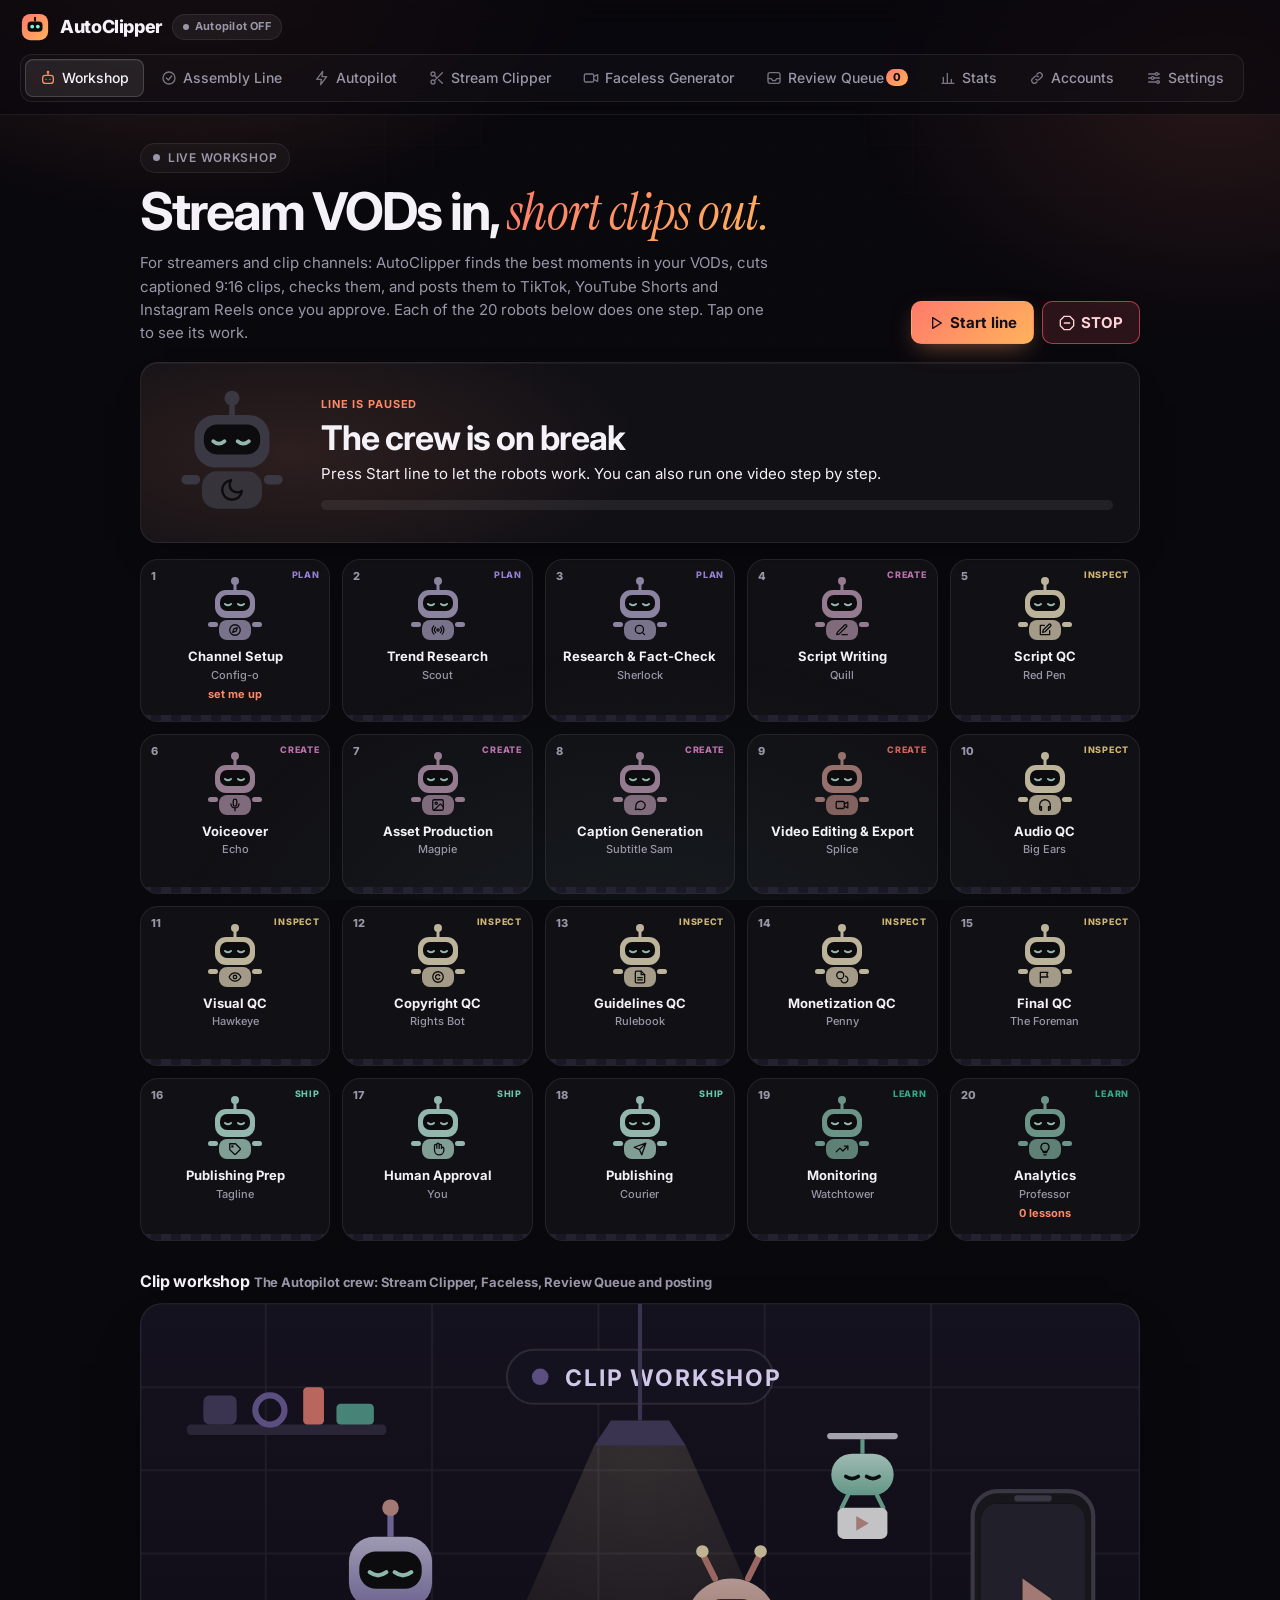
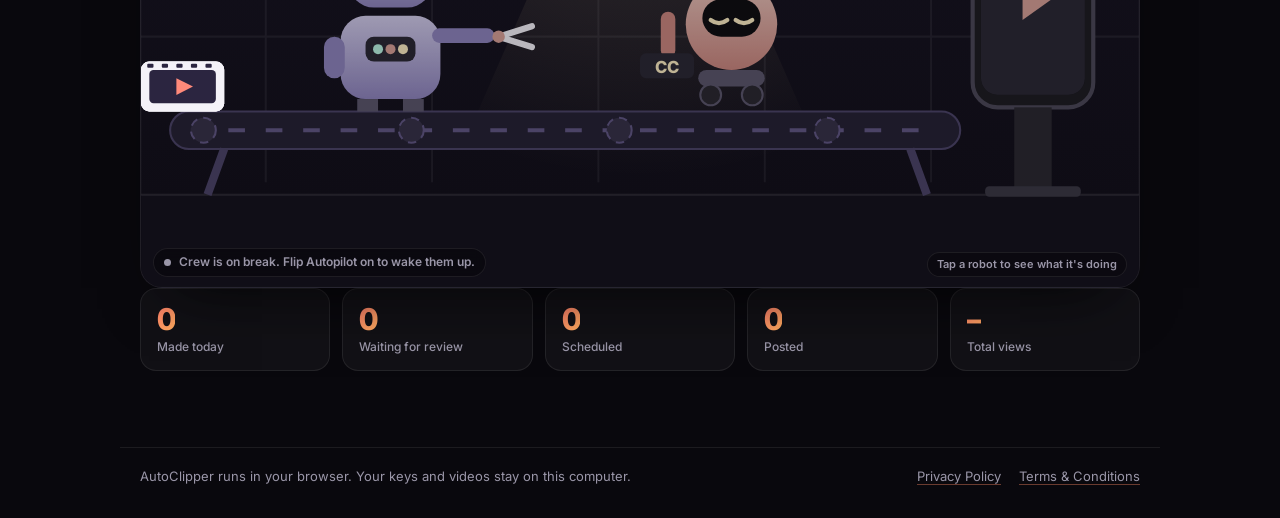
==== commit a05773e6: "Design checklist polish: warm accent, square buttons, SVG icons, no em dashes, favicon, privacy + te" ====
--- a/index.html
+++ b/index.html
@@ -3,8 +3,12 @@
 <head>
 <meta charset="utf-8">
 <meta name="viewport" content="width=device-width,initial-scale=1">
-<title>AutoClipper</title>
+<title>AutoClipper: stream VODs to short clips</title>
+<meta name="description" content="AutoClipper turns your stream VODs into captioned vertical clips, checks them, and posts them to TikTok, YouTube Shorts and Instagram Reels after you approve. Runs in your browser.">
 <meta name="theme-color" content="#09080d">
+<link rel="icon" href="favicon.svg" type="image/svg+xml">
+<link rel="icon" href="favicon-32.png" sizes="32x32" type="image/png">
+<link rel="apple-touch-icon" href="apple-touch-icon.png">
 <link rel="preconnect" href="https://fonts.googleapis.com">
 <link rel="preconnect" href="https://fonts.gstatic.com" crossorigin>
 <link href="https://fonts.googleapis.com/css2?family=Inter:wght@400;500;600;700;800&family=Instrument+Serif:ital@0;1&display=swap" rel="stylesheet">
@@ -27,17 +31,57 @@
     <symbol id="i-check" viewBox="0 0 24 24"><circle cx="12" cy="12" r="9"/><path d="m8 12 3 3 5-6"/></symbol>
     <symbol id="i-chart" viewBox="0 0 24 24"><path d="M5 20V11M11 20V5M17 20v-6M3 20h18"/></symbol>
     <symbol id="i-send" viewBox="0 0 24 24"><path d="M22 2 11 13M22 2l-7 20-4-9-9-4z"/></symbol>
+    <symbol id="i-circle" viewBox="0 0 24 24"><circle cx="12" cy="12" r="9"/></symbol>
+    <symbol id="i-x" viewBox="0 0 24 24"><path d="M18 6 6 18M6 6l12 12"/></symbol>
+    <symbol id="i-download" viewBox="0 0 24 24"><path d="M12 3v12M7 10l5 5 5-5M4 20h16"/></symbol>
+    <symbol id="i-upload" viewBox="0 0 24 24"><path d="M12 21V9M7 14l5-5 5 5M4 4h16"/></symbol>
+    <symbol id="i-trash" viewBox="0 0 24 24"><path d="M4 7h16M10 11v6M14 11v6M6 7l1 13h10l1-13M9 7V4h6v3"/></symbol>
+    <symbol id="i-gamepad" viewBox="0 0 24 24"><rect x="2" y="7" width="20" height="11" rx="5"/><path d="M7 11v3M5.5 12.5h3M15 12h0M18 14h0"/></symbol>
+    <symbol id="i-eye" viewBox="0 0 24 24"><path d="M2 12s3.5-7 10-7 10 7 10 7-3.5 7-10 7S2 12 2 12z"/><circle cx="12" cy="12" r="3"/></symbol>
+    <symbol id="i-heart" viewBox="0 0 24 24"><path d="M12 20s-7-4.4-9-9a4.8 4.8 0 0 1 9-3 4.8 4.8 0 0 1 9 3c-2 4.6-9 9-9 9z"/></symbol>
+    <symbol id="i-message" viewBox="0 0 24 24"><path d="M21 12a8 8 0 0 1-11.6 7.1L4 20l1-4.6A8 8 0 1 1 21 12z"/></symbol>
+    <symbol id="i-repeat" viewBox="0 0 24 24"><path d="M17 2l4 4-4 4"/><path d="M3 11V9a3 3 0 0 1 3-3h15M7 22l-4-4 4-4"/><path d="M21 13v2a3 3 0 0 1-3 3H3"/></symbol>
+    <symbol id="i-alert" viewBox="0 0 24 24"><path d="M12 3 2 20h20z"/><path d="M12 10v4M12 17h0"/></symbol>
+    <symbol id="i-wrench" viewBox="0 0 24 24"><path d="M14.7 6.3a1 1 0 0 0 0 1.4l1.6 1.6a1 1 0 0 0 1.4 0l3.8-3.8a6 6 0 0 1-7.9 7.9l-6.9 6.9a2.1 2.1 0 0 1-3-3l6.9-6.9a6 6 0 0 1 7.9-7.9z"/></symbol>
+    <symbol id="i-calendar" viewBox="0 0 24 24"><rect x="3" y="5" width="18" height="16" rx="2"/><path d="M3 10h18M8 3v4M16 3v4"/></symbol>
+    <symbol id="i-shield" viewBox="0 0 24 24"><path d="M12 3 4 6v6c0 5 3.5 8 8 9 4.5-1 8-4 8-9V6z"/><path d="m9 12 2 2 4-4"/></symbol>
+    <symbol id="i-radio" viewBox="0 0 24 24"><circle cx="12" cy="12" r="2"/><path d="M16.2 7.8a6 6 0 0 1 0 8.4M7.8 16.2a6 6 0 0 1 0-8.4M19.1 4.9a10 10 0 0 1 0 14.2M4.9 19.1a10 10 0 0 1 0-14.2"/></symbol>
+    <symbol id="i-sun" viewBox="0 0 24 24"><circle cx="12" cy="12" r="4"/><path d="M12 2v2M12 20v2M4.9 4.9l1.4 1.4M17.7 17.7l1.4 1.4M2 12h2M20 12h2M4.9 19.1l1.4-1.4M17.7 6.3l1.4-1.4"/></symbol>
+    <symbol id="i-bulb" viewBox="0 0 24 24"><path d="M9 18h6M10 22h4M12 2a7 7 0 0 0-4 12.7V16h8v-1.3A7 7 0 0 0 12 2z"/></symbol>
+    <symbol id="i-hand" viewBox="0 0 24 24"><path d="M18 11V6a2 2 0 0 0-4 0v5M14 10V4a2 2 0 0 0-4 0v6M10 10.5V6a2 2 0 0 0-4 0v8a8 8 0 0 0 16 0v-3a2 2 0 0 0-4 0"/></symbol>
+    <symbol id="i-mic" viewBox="0 0 24 24"><rect x="9" y="2" width="6" height="12" rx="3"/><path d="M5 10a7 7 0 0 0 14 0M12 17v5"/></symbol>
+    <symbol id="i-type" viewBox="0 0 24 24"><path d="M4 7V4h16v3M9 20h6M12 4v16"/></symbol>
+    <symbol id="i-moon" viewBox="0 0 24 24"><path d="M21 12.8A9 9 0 1 1 11.2 3a7 7 0 0 0 9.8 9.8z"/></symbol>
+    <symbol id="i-compass" viewBox="0 0 24 24"><circle cx="12" cy="12" r="9"/><path d="m16 8-2 6-6 2 2-6z"/></symbol>
+    <symbol id="i-search" viewBox="0 0 24 24"><circle cx="11" cy="11" r="7"/><path d="m20 20-4-4"/></symbol>
+    <symbol id="i-pen" viewBox="0 0 24 24"><path d="M12 20h9M16.5 3.5a2.1 2.1 0 0 1 3 3L7 19l-4 1 1-4z"/></symbol>
+    <symbol id="i-edit" viewBox="0 0 24 24"><path d="M11 4H4v16h16v-7"/><path d="M18.5 2.5a2.1 2.1 0 0 1 3 3L12 15l-4 1 1-4z"/></symbol>
+    <symbol id="i-image" viewBox="0 0 24 24"><rect x="3" y="3" width="18" height="18" rx="2"/><circle cx="9" cy="9" r="2"/><path d="m21 15-5-5L5 21"/></symbol>
+    <symbol id="i-headphones" viewBox="0 0 24 24"><path d="M3 18v-6a9 9 0 0 1 18 0v6"/><path d="M21 19a2 2 0 0 1-2 2h-1v-6h3zM3 19a2 2 0 0 0 2 2h1v-6H3z"/></symbol>
+    <symbol id="i-copyright" viewBox="0 0 24 24"><circle cx="12" cy="12" r="9"/><path d="M15 9.5a4 4 0 1 0 0 5"/></symbol>
+    <symbol id="i-file" viewBox="0 0 24 24"><path d="M14 2H6a2 2 0 0 0-2 2v16a2 2 0 0 0 2 2h12a2 2 0 0 0 2-2V8z"/><path d="M14 2v6h6M8 13h8M8 17h8"/></symbol>
+    <symbol id="i-coins" viewBox="0 0 24 24"><circle cx="9" cy="9" r="6"/><path d="M18.1 10.4A6 6 0 1 1 10.4 18.1"/></symbol>
+    <symbol id="i-flag" viewBox="0 0 24 24"><path d="M4 22V4M4 4h13l-2 4 2 4H4"/></symbol>
+    <symbol id="i-tag" viewBox="0 0 24 24"><path d="M20.6 13.4 13.4 20.6a2 2 0 0 1-2.8 0L3 13V3h10l7.6 7.6a2 2 0 0 1 0 2.8z"/><circle cx="7.5" cy="7.5" r="1"/></symbol>
+    <symbol id="i-trending" viewBox="0 0 24 24"><path d="m22 7-8.5 8.5-5-5L2 17"/><path d="M16 7h6v6"/></symbol>
+    <symbol id="i-play" viewBox="0 0 24 24"><path d="M7 4v16l13-8z"/></symbol>
+    <symbol id="i-pause" viewBox="0 0 24 24"><path d="M8 4v16M16 4v16"/></symbol>
+    <symbol id="i-stop" viewBox="0 0 24 24"><path d="M7.9 2h8.2L22 7.9v8.2L16.1 22H7.9L2 16.1V7.9z"/><path d="M8 12h8"/></symbol>
+    <symbol id="i-pencil" viewBox="0 0 24 24"><path d="M16.5 3.5a2.1 2.1 0 0 1 3 3L7 19l-4 1 1-4z"/></symbol>
+    <symbol id="i-broom" viewBox="0 0 24 24"><path d="M19 3 10 12M9 11l4 4-2 7-8-8 7-2z"/></symbol>
+    <symbol id="i-refresh" viewBox="0 0 24 24"><path d="M21 12a9 9 0 1 1-3-6.7L21 8M21 3v5h-5"/></symbol>
   </defs>
 </svg>
+<a class="skip" href="#main">Skip to content</a>
 <div class="bg-glow" aria-hidden="true"></div>
 <header>
   <div class="brand">
-    <svg class="logo" viewBox="0 0 32 32" aria-hidden="true"><defs><linearGradient id="lg" x1="0" y1="0" x2="1" y2="1"><stop offset="0" stop-color="#b69cff"/><stop offset="1" stop-color="#ff7a6b"/></linearGradient></defs><rect x="2" y="2" width="28" height="28" rx="9" fill="url(#lg)"/><rect x="8" y="10" width="16" height="11" rx="4" fill="#0b0a10"/><circle cx="13" cy="15.5" r="2" fill="#7cf7d4"/><circle cx="19" cy="15.5" r="2" fill="#7cf7d4"/><rect x="15" y="5" width="2" height="5" rx="1" fill="#0b0a10"/></svg>
+    <svg class="logo" viewBox="0 0 32 32" aria-hidden="true"><defs><linearGradient id="lg" x1="0" y1="0" x2="1" y2="1"><stop offset="0" stop-color="#ff7a6b"/><stop offset="1" stop-color="#ffb35c"/></linearGradient></defs><rect x="2" y="2" width="28" height="28" rx="9" fill="url(#lg)"/><rect x="8" y="10" width="16" height="11" rx="4" fill="#0b0a10"/><circle cx="13" cy="15.5" r="2" fill="#7cf7d4"/><circle cx="19" cy="15.5" r="2" fill="#7cf7d4"/><rect x="15" y="5" width="2" height="5" rx="1" fill="#0b0a10"/></svg>
     <h1 class="brand-name">AutoClipper</h1> <span id="apBadge" class="badge off">Autopilot OFF</span>
   </div>
   <nav aria-label="Sections">
     <button data-tab="workshop" class="active"><svg class="i" aria-hidden="true"><use href="#i-bot"/></svg>Workshop</button>
-    <button data-tab="line"><svg class="i" aria-hidden="true"><use href="#i-check"/></svg>Assembly Line <span id="fxNeedPill" class="pill" hidden></span></button>
+    <button data-tab="line"><svg class="i" aria-hidden="true"><use href="#i-check"/></svg>Assembly Line</button>
     <button data-tab="autopilot"><svg class="i" aria-hidden="true"><use href="#i-bolt"/></svg>Autopilot</button>
     <button data-tab="clipper"><svg class="i" aria-hidden="true"><use href="#i-scissors"/></svg>Stream Clipper</button>
     <button data-tab="faceless"><svg class="i" aria-hidden="true"><use href="#i-film"/></svg>Faceless Generator</button>
@@ -48,18 +92,18 @@
   </nav>
 </header>
 
-<main>
+<main id="main" tabindex="-1">
   <!-- WORKSHOP: full-page live view of the robots at work -->
   <section id="workshop" class="tab active">
     <div class="fx-top">
-      <div><span class="eyebrow"><i class="dot"></i> Live workshop</span><h2 class="hero-title">The assembly line, <em>at work.</em></h2>
-        <p class="muted">20 robot stations, one job each. Videos ride the belt from research to publishing. Tap any robot to see what it's doing, its reports and its track record.</p></div>
-      <div class="row fx-ctrl"><button id="fxRun" data-act="run" class="primary">▶ Start line</button><button id="fxStop" data-act="stop" class="stopbtn">🛑 STOP</button></div>
+      <div><span class="eyebrow"><i class="dot"></i> Live workshop</span><h2 class="hero-title">Stream VODs in, <em>short clips out.</em></h2>
+        <p class="muted">For streamers and clip channels: AutoClipper finds the best moments in your VODs, cuts captioned 9:16 clips, checks them, and posts them to TikTok, YouTube Shorts and Instagram Reels once you approve. Each of the 20 robots below does one step. Tap one to see its work.</p></div>
+      <div class="row fx-ctrl"><button id="fxRun" data-act="run" class="primary">Start line</button><button id="fxStop" data-act="stop" class="stopbtn">STOP</button></div>
     </div>
     <div class="fx-now card" id="fxNow"></div>
     <div class="fx-floor" id="fxFloor"></div>
     <div class="station card" id="fxStation" hidden></div>
-    <h3 class="ws-title">Clip workshop <span class="muted small">— the Autopilot crew (Stream Clipper, Faceless, Review Queue, posting)</span></h3>
+    <h3 class="ws-title">Clip workshop <span class="muted small">The Autopilot crew: Stream Clipper, Faceless, Review Queue and posting</span></h3>
     <div class="workshop" aria-label="Robot workshop: little robots cutting, captioning and shipping clips. They work when Autopilot is on and nap when it is off." role="group">
         <svg viewBox="0 0 480 280" xmlns="http://www.w3.org/2000/svg">
           <defs>
@@ -253,8 +297,8 @@
     <div class="hero solo">
       <div class="hero-copy">
         <span class="eyebrow"><i class="dot"></i> Your content crew</span>
-        <h2 class="hero-title">Clips made <em>while you sleep.</em></h2>
-        <p class="muted">Turn this on, leave the tab open, and AutoClipper clips new VODs from your folder, makes faceless videos every day, and schedules everything to your connected accounts.</p>
+        <h2 class="hero-title">Clip new VODs <em>on a schedule.</em></h2>
+        <p class="muted">Turn this on and leave the tab open. AutoClipper clips each new VOD that lands in your folder, makes the faceless videos you ask for each day, and schedules approved videos to your connected accounts.</p>
         <div class="toggle-row">
           <label class="switch"><input type="checkbox" id="apOn" role="switch" aria-label="Autopilot" aria-describedby="apSummary"><span aria-hidden="true"></span></label>
           <div><strong>Autopilot</strong><div class="muted small" id="apSummary">Off</div></div>
@@ -278,7 +322,7 @@
           <h3><svg class="i" aria-hidden="true"><use href="#i-check"/></svg>Approval</h3>
           <label class="check"><input type="checkbox" id="apAutoApprove"> Auto-approve (skip my review)</label>
           <label>…only if AI hype score is at least <input type="number" id="apMinScore" min="0" max="10" value="6"></label>
-          <p class="muted small">Score needs an OpenAI key. Without one, auto-approve approves everything.</p>
+          <p class="muted small" id="apApproveNote">Hype scores need an OpenAI key. Without one, auto-approve stays off and every video waits for you.</p>
         </div>
         <div class="sub">
           <h3><svg class="i" aria-hidden="true"><use href="#i-send"/></svg>Auto-post</h3>
@@ -300,7 +344,7 @@
     <div class="card">
       <label class="drop" id="vodDrop">
         <input type="file" id="vodFile" accept="video/*" hidden>
-        <span>📁 Click or drop a video file (MP4 / WebM / MOV)</span>
+        <span><svg class="i" aria-hidden="true"><use href="#i-folder"/></svg>Click or drop a video file (MP4 / WebM / MOV)</span>
       </label>
       <div class="grid3">
         <label>Clips per video <input type="number" id="numClips" value="5" min="1" max="20" data-save></label>
@@ -319,10 +363,10 @@
             <option value="bl">Bottom-left</option><option value="br">Bottom-right</option>
           </select>
         </label>
-        <label>Name tag on clip <input type="text" id="clipTag" placeholder="@streamer" data-save></label>
+        <label>Name tag on clip <input type="text" id="clipTag" placeholder="e.g. @streamer…" data-save></label>
         <label class="check"><input type="checkbox" id="burnCaptions" checked data-save> Burn in captions (needs OpenAI key)</label>
       </div>
-      <button class="primary" id="scanBtn" disabled>🔍 Find highlights & make clips</button>
+      <button class="primary" id="scanBtn" disabled><svg class="i" aria-hidden="true"><use href="#i-search"/></svg>Find highlights &amp; make clips</button>
       <div id="clipStatus" class="status"></div>
       <canvas id="waveform" height="80"></canvas>
     </div>
@@ -344,14 +388,14 @@
         </label>
         <label>How many <input type="number" id="numVids" value="1" min="1" max="10"></label>
       </div>
-      <label>Topic (leave blank and AI picks one) <input type="text" id="topic" placeholder="e.g. 5 hidden details in the GTA 6 trailer"></label>
+      <label>Topic (leave blank and AI picks one) <input type="text" id="topic" placeholder="e.g. 5 hidden details in the new trailer…"></label>
       <label class="drop" id="bgDrop">
         <input type="file" id="bgFile" accept="video/*" multiple hidden>
-        <span>🎮 Background gameplay (optional — Minecraft parkour, GTA driving…). Saved for Autopilot too. Without one, an animated background is used.</span>
+        <span><svg class="i" aria-hidden="true"><use href="#i-gamepad"/></svg>Background gameplay (optional, like parkour or driving footage). Saved for Autopilot too. Without one, an animated background is used.</span>
       </label>
       <div class="row">
-        <button id="writeBtn">✍️ Write script only</button>
-        <button class="primary" id="genBtn">🎬 Generate video(s)</button>
+        <button id="writeBtn"><svg class="i" aria-hidden="true"><use href="#i-pen"/></svg>Write script only</button>
+        <button class="primary" id="genBtn"><svg class="i" aria-hidden="true"><use href="#i-film"/></svg>Generate video(s)</button>
       </div>
       <label>Script (edit before generating if you want)
         <textarea id="script" rows="7" placeholder="Script appears here…"></textarea>
@@ -363,14 +407,15 @@
   <!-- REVIEW QUEUE -->
   <section id="queue" class="tab">
     <h2>Review Queue</h2>
-    <p class="muted">Approve to post (or schedule) to your connected accounts. Edit the caption first if you want.</p>
+    <p class="muted">The one place you approve videos. Nothing is published until you approve it here (unless you turn on auto-approve on the Autopilot tab). Assembly Line videos waiting on you are listed first, then clips from Stream Clipper and Faceless.</p>
+    <div id="fxNeeds"></div>
     <div class="row">
       <button data-filter="pending" class="filter active">Pending</button>
       <button data-filter="approved" class="filter">Approved</button>
       <button data-filter="scheduled" class="filter">Scheduled / Posted</button>
       <button data-filter="failed" class="filter">Failed</button>
       <button data-filter="rejected" class="filter">Rejected</button>
-      <button id="approveAll">✓ Approve all pending</button>
+      <button id="approveAll" disabled><svg class="i" aria-hidden="true"><use href="#i-check"/></svg>Approve all pending</button>
     </div>
     <div id="queueList" class="queue"></div>
   </section>
@@ -388,7 +433,7 @@
           <option value="30" selected>Last 30 days</option>
           <option value="90">Last 90 days</option>
         </select>
-        <button id="statRefresh">↻ Refresh</button>
+        <button id="statRefresh"><svg class="i" aria-hidden="true"><use href="#i-refresh"/></svg>Refresh</button>
       </div>
     </div>
     <div id="statUpdated" class="muted small"></div>
@@ -400,7 +445,7 @@
     <h2>Connected Accounts</h2>
     <p class="muted">Connect TikTok, Instagram, YouTube, Facebook, X and Threads once, and AutoClipper posts for you. Posting runs through <a href="https://www.upload-post.com" target="_blank" rel="noopener">Upload-Post</a> (free plan: 10 posts/month and no TikTok; Basic from ~$16/mo adds TikTok and unlimited posts).</p>
     <div class="card">
-      <h3>Step 1 — Upload-Post API key</h3>
+      <h3>Step 1: Upload-Post API key</h3>
       <ol class="small muted">
         <li>Make a free account at <a href="https://app.upload-post.com" target="_blank" rel="noopener">app.upload-post.com</a>.</li>
         <li>Open <b>API Keys</b> in their dashboard, create a key, paste it here.</li>
@@ -410,21 +455,21 @@
       <div id="upStatus" class="status"></div>
     </div>
     <div class="card">
-      <h3>Step 2 — Connect your socials</h3>
+      <h3>Step 2: Connect your socials</h3>
       <p class="muted small">Opens a secure page where you log in to each platform. You come back here when done.</p>
       <div class="platforms" id="platformGrid"></div>
       <div class="row">
-        <button class="primary" id="connectBtn">🔗 Connect / manage accounts</button>
-        <button id="refreshAccts">↻ Refresh</button>
-      </div>
-    </div>
-    <div class="card">
-      <h3>Step 3 — Where should videos go?</h3>
+        <button class="primary" id="connectBtn"><svg class="i" aria-hidden="true"><use href="#i-link"/></svg>Connect / manage accounts</button>
+        <button id="refreshAccts"><svg class="i" aria-hidden="true"><use href="#i-refresh"/></svg>Refresh</button>
+      </div>
+    </div>
+    <div class="card">
+      <h3>Step 3: Where should videos go?</h3>
       <div class="row" id="postTo"></div>
       <label>TikTok privacy
         <select id="tiktokPrivacy" data-save>
           <option value="PUBLIC_TO_EVERYONE">Public</option>
-          <option value="SELF_ONLY">Only me — private test mode (YouTube uploads as Private; Instagram, Facebook, X, Threads are skipped)</option>
+          <option value="SELF_ONLY">Only me: private test mode (YouTube uploads as Private; Instagram, Facebook, X, Threads are skipped)</option>
           <option value="FOLLOWER_OF_CREATOR">Followers</option>
         </select>
       </label>
@@ -440,7 +485,7 @@
         <li>Paste the Client ID below and hit Connect YouTube.</li>
       </ol>
       <label>Google OAuth Client ID <input type="text" id="gClientId" placeholder="xxxx.apps.googleusercontent.com" data-save></label>
-      <button id="ytConnect">▶️ Connect YouTube</button>
+      <button id="ytConnect"><svg class="i" aria-hidden="true"><use href="#i-play"/></svg>Connect YouTube</button>
       <div id="ytStatus" class="status"></div>
     </details>
   </section>
@@ -466,12 +511,17 @@
       </div>
       <div class="row">
         <button class="primary" id="testKey">Test OpenAI key</button>
-        <button id="clearDone">🧹 Delete posted & rejected videos</button>
+        <button id="clearDone"><svg class="i" aria-hidden="true"><use href="#i-trash"/></svg>Delete posted &amp; rejected videos</button>
       </div>
       <div id="setStatus" class="status"></div>
     </div>
   </section>
 </main>
+
+<footer class="site-foot">
+  <span><span translate="no">AutoClipper</span> runs in your browser. Your keys and videos stay on this computer.</span>
+  <div class="legal-links"><a href="privacy.html">Privacy Policy</a><a href="terms.html">Terms &amp; Conditions</a></div>
+</footer>
 
 <div id="fxRecord" class="fx-modal" hidden></div>
 <canvas id="renderCanvas" width="1080" height="1920"></canvas>
--- a/style.css
+++ b/style.css
@@ -5,8 +5,8 @@
   --line:rgba(255,255,255,.08);--line-hi:rgba(255,255,255,.16);
   --text:#f4f2f8;--muted:#9a96a8;
   --violet:#b69cff;--coral:#ff7a6b;--mint:#7cf7d4;--sun:#ffe08a;
-  --accent:#b69cff;
-  --grad:linear-gradient(135deg,#b69cff 0%,#e48ad0 50%,#ff7a6b 100%);
+  --accent:#ff8a65;
+  --grad:linear-gradient(135deg,#ff7a6b 0%,#ffb35c 100%);
   --red:#ff5c6c;--green:#3fcf9f;
   --radius:18px;
   --font:'Inter',system-ui,-apple-system,'Segoe UI',Roboto,sans-serif;
@@ -17,7 +17,7 @@
 body{margin:0;background:var(--bg);color:var(--text);font:15px/1.55 var(--font);-webkit-font-smoothing:antialiased;min-height:100vh;position:relative;overflow-x:hidden}
 .bg-glow{position:fixed;inset:0;pointer-events:none;z-index:0;
   background:
-    radial-gradient(600px 380px at 15% -5%,rgba(182,156,255,.18),transparent 70%),
+    radial-gradient(600px 380px at 15% -5%,rgba(255,138,101,.18),transparent 70%),
     radial-gradient(520px 360px at 95% 10%,rgba(255,122,107,.12),transparent 70%),
     radial-gradient(700px 500px at 50% 110%,rgba(124,247,212,.06),transparent 70%)}
 .bg-glow:after{content:"";position:absolute;inset:0;opacity:.35;
@@ -29,8 +29,8 @@
 header{position:sticky;top:0;z-index:5;display:flex;flex-wrap:wrap;gap:12px;align-items:center;justify-content:space-between;padding:12px 20px;background:rgba(9,8,13,.72);backdrop-filter:blur(16px) saturate(140%);-webkit-backdrop-filter:blur(16px) saturate(140%);border-bottom:1px solid var(--line)}
 .brand{display:flex;align-items:center;gap:10px;font-weight:800;font-size:18px;letter-spacing:-.02em}
 .logo{width:30px;height:30px;flex:none}
-nav{display:flex;gap:2px;flex-wrap:wrap;padding:4px;border:1px solid var(--line);border-radius:999px;background:rgba(255,255,255,.025)}
-nav button{background:none;border:1px solid transparent;color:var(--muted);border-radius:999px;padding:7px 14px;font-weight:500;font-size:14px}
+nav{display:flex;gap:2px;flex-wrap:wrap;padding:4px;border:1px solid var(--line);border-radius:12px;background:rgba(255,255,255,.025)}
+nav button{background:none;border:1px solid transparent;color:var(--muted);border-radius:8px;padding:7px 14px;font-weight:500;font-size:14px}
 nav button:hover{color:var(--text);filter:none;background:rgba(255,255,255,.04)}
 nav button.active{color:var(--text);border-color:var(--line-hi);background:rgba(255,255,255,.08);box-shadow:0 1px 0 rgba(255,255,255,.06) inset}
 
@@ -49,24 +49,24 @@
 details.card[open]>*:not(summary){margin-top:12px}
 label{display:flex;flex-direction:column;gap:6px;font-size:13px;color:var(--muted);font-weight:500}
 input,select,textarea{background:rgba(0,0,0,.35);color:var(--text);border:1px solid var(--line);border-radius:12px;padding:10px 12px;font:inherit;transition:border-color .15s,box-shadow .15s}
-input:focus,select:focus,textarea:focus{outline:none;border-color:rgba(182,156,255,.6);box-shadow:0 0 0 3px rgba(182,156,255,.15)}
+input:focus,select:focus,textarea:focus{outline:none;border-color:rgba(255,138,101,.6);box-shadow:0 0 0 3px rgba(255,138,101,.15)}
 input[type=color]{padding:3px;height:42px}
-input[type=checkbox]{accent-color:var(--violet);width:16px;height:16px}
-button{background:rgba(255,255,255,.06);color:var(--text);border:1px solid var(--line-hi);border-radius:999px;padding:9px 16px;font:inherit;font-weight:500;cursor:pointer;transition:transform .12s,background .15s,box-shadow .2s,filter .15s}
+input[type=checkbox]{accent-color:var(--accent);width:16px;height:16px}
+button{background:rgba(255,255,255,.06);color:var(--text);border:1px solid var(--line-hi);border-radius:10px;padding:9px 16px;font:inherit;font-weight:500;cursor:pointer;transition:transform .12s,background .15s,box-shadow .2s,filter .15s}
 button:hover{background:rgba(255,255,255,.1)}
 button:active{transform:scale(.98)}
 button:disabled{opacity:.45;cursor:not-allowed;transform:none}
-button.primary{background:var(--grad);color:#120f1a;border-color:transparent;font-weight:700;box-shadow:0 8px 24px -8px rgba(228,138,208,.55)}
-button.primary:hover{filter:brightness(1.08);box-shadow:0 10px 30px -8px rgba(228,138,208,.75)}
+button.primary{background:var(--grad);color:#120f1a;border-color:transparent;font-weight:700;box-shadow:0 8px 24px -8px rgba(255,150,92,.55)}
+button.primary:hover{filter:brightness(1.08);box-shadow:0 10px 30px -8px rgba(255,150,92,.75)}
 .grid3{display:grid;grid-template-columns:repeat(auto-fit,minmax(180px,1fr));gap:14px}
 .grid2{display:grid;grid-template-columns:repeat(auto-fit,minmax(min(100%,340px),1fr));gap:14px}
 .row{display:flex;gap:8px;flex-wrap:wrap;align-items:center}
 .drop{border:1.5px dashed var(--line-hi);border-radius:16px;padding:26px;text-align:center;cursor:pointer;color:var(--text);background:rgba(255,255,255,.02);transition:border-color .2s,background .2s}
-.drop.over,.drop:hover{border-color:var(--violet);background:rgba(182,156,255,.06)}
+.drop.over,.drop:hover{border-color:var(--accent);background:rgba(255,138,101,.06)}
 .status{white-space:pre-wrap;font-size:13px;color:var(--muted);min-height:1em}
 #waveform{width:100%;background:rgba(0,0,0,.35);border:1px solid var(--line);border-radius:12px;display:none}
 .pill{background:var(--grad);color:#120f1a;border-radius:999px;padding:0 7px;font-size:11px;font-weight:800;margin-left:2px}
-.filter.active{border-color:var(--violet);background:rgba(182,156,255,.14)}
+.filter.active{border-color:var(--accent);background:rgba(255,138,101,.14)}
 .sub{border:1px solid var(--line);background:rgba(255,255,255,.02);border-radius:14px;padding:16px;display:flex;flex-direction:column;gap:10px}
 .check{flex-direction:row;align-items:center;gap:8px;color:var(--text)}
 .log{background:rgba(0,0,0,.35);border:1px solid var(--line);border-radius:14px;padding:12px 14px;font:12px/1.7 ui-monospace,SFMono-Regular,Menlo,monospace;max-height:320px;overflow:auto;white-space:pre-wrap;color:var(--muted)}
@@ -77,17 +77,17 @@
 .tagline{font-size:12px;color:var(--muted)}
 details summary{cursor:pointer}
 code{background:rgba(255,255,255,.06);padding:1px 6px;border-radius:6px;font-size:.9em}
-a{color:var(--violet);text-decoration-color:rgba(182,156,255,.4);text-underline-offset:3px}
+a{color:var(--accent);text-decoration-color:rgba(255,138,101,.4);text-underline-offset:3px}
 ol{padding-left:20px;margin:0}
 
 /* ================= QUEUE ================= */
 .queue{display:grid;grid-template-columns:repeat(auto-fill,minmax(220px,1fr));gap:16px;margin-top:16px}
 .item{background:var(--card);border:1px solid var(--line);border-radius:22px;overflow:hidden;display:flex;flex-direction:column;padding:8px;transition:border-color .2s,transform .2s,box-shadow .2s}
-.item:hover{border-color:rgba(182,156,255,.5);transform:translateY(-3px);box-shadow:0 18px 40px -18px rgba(182,156,255,.45)}
+.item:hover{border-color:rgba(255,138,101,.5);transform:translateY(-3px);box-shadow:0 18px 40px -18px rgba(255,138,101,.45)}
 .item video{width:100%;aspect-ratio:9/16;background:#000;object-fit:contain;border-radius:16px;border:3px solid #1d1a29;box-shadow:0 0 0 1px #4b4366}
 .item .body strong{line-height:1.35}
 .item.s-pending .st{background:rgba(255,224,138,.12);color:var(--sun)}
-.item.s-approved .st{background:rgba(182,156,255,.14);color:var(--violet)}
+.item.s-approved .st{background:rgba(255,138,101,.14);color:var(--accent)}
 .item.s-scheduled .st{background:rgba(124,247,212,.1);color:var(--mint)}
 .item.s-posted .st{background:rgba(63,207,159,.14);color:var(--green)}
 .item.s-failed .st{background:rgba(255,92,108,.14);color:var(--red)}
@@ -111,9 +111,9 @@
 .toggle-row{display:flex;gap:14px;align-items:center}
 .switch{position:relative;width:58px;height:32px;flex:none}
 .switch input{display:none}
-.switch span{position:absolute;inset:0;background:rgba(255,255,255,.1);border:1px solid var(--line-hi);border-radius:999px;cursor:pointer;transition:.25s}
-.switch span:before{content:"";position:absolute;width:24px;height:24px;left:3px;top:3px;background:#fff;border-radius:50%;transition:.25s cubic-bezier(.3,1.5,.6,1);box-shadow:0 2px 6px rgba(0,0,0,.4)}
-.switch input:checked+span{background:var(--grad);border-color:transparent;box-shadow:0 0 20px -4px rgba(228,138,208,.7)}
+.switch span{position:absolute;inset:0;background:rgba(255,255,255,.1);border:1px solid var(--line-hi);border-radius:999px;cursor:pointer;transition:background .25s,border-color .25s,box-shadow .25s}
+.switch span:before{content:"";position:absolute;width:24px;height:24px;left:3px;top:3px;background:#fff;border-radius:50%;transition:transform .25s cubic-bezier(.3,1.5,.6,1);box-shadow:0 2px 6px rgba(0,0,0,.4)}
+.switch input:checked+span{background:var(--grad);border-color:transparent;box-shadow:0 0 20px -4px rgba(255,150,92,.7)}
 .switch input:checked+span:before{transform:translateX(26px)}
 
 /* ================= AUTOPILOT HERO ================= */
@@ -135,8 +135,8 @@
 .awake .ws-status{color:var(--text)}
 .ws-hint{position:absolute;right:12px;bottom:10px;font-size:11px;font-weight:600;color:var(--muted);background:rgba(9,8,13,.6);border:1px solid var(--line);border-radius:999px;padding:3px 9px;pointer-events:none}
 .ws-hot{fill:transparent;stroke:transparent;stroke-width:1.5;cursor:pointer;transition:fill .2s,stroke .2s;outline:none}
-.ws-hot:hover,.ws-hot:focus-visible{fill:rgba(182,156,255,.07);stroke:rgba(182,156,255,.55);stroke-dasharray:5 4}
-.ws-hot.sel{fill:rgba(182,156,255,.1);stroke:#b69cff;stroke-dasharray:none}
+.ws-hot:hover,.ws-hot:focus-visible{fill:rgba(255,138,101,.07);stroke:rgba(255,138,101,.55);stroke-dasharray:5 4}
+.ws-hot.sel{fill:rgba(255,138,101,.1);stroke:var(--accent);stroke-dasharray:none}
 .ws-tip{position:absolute;transform:translate(-50%,calc(-100% - 6px));background:#f4f2f8;color:#120f1a;font-size:12px;font-weight:700;padding:4px 10px;border-radius:999px;white-space:nowrap;pointer-events:none;opacity:0;transition:opacity .15s;z-index:2}
 .ws-tip.show{opacity:1}
 
@@ -213,24 +213,24 @@
 .i{width:16px;height:16px;flex:none;fill:none;stroke:currentColor;stroke-width:2;stroke-linecap:round;stroke-linejoin:round;vertical-align:-3px;margin-right:6px}
 nav button{display:inline-flex;align-items:center}
 nav button .i{opacity:.75}
-nav button.active .i{opacity:1;color:var(--violet)}
+nav button.active .i{opacity:1;color:var(--accent)}
 .sub h3{display:flex;align-items:center}
-.sub h3 .i{width:18px;height:18px;color:var(--violet);margin-right:8px}
+.sub h3 .i{width:18px;height:18px;color:var(--accent);margin-right:8px}
 
 /* ================= STATS ================= */
 .stats{display:grid;grid-template-columns:repeat(5,minmax(0,1fr));gap:12px;margin:0 0 16px}
 .stat{display:flex;flex-direction:column;align-items:flex-start;gap:2px;text-align:left;border-radius:16px;padding:14px 16px;background:var(--card);border:1px solid var(--line)}
 .stat:hover{background:var(--card-hi);border-color:var(--line-hi)}
-.stat.sel{border-color:var(--violet);box-shadow:0 0 0 3px rgba(182,156,255,.12)}
+.stat.sel{border-color:var(--accent);box-shadow:0 0 0 3px rgba(255,138,101,.12)}
 .stat-n{font-size:30px;font-weight:800;letter-spacing:-.03em;line-height:1.1;background:var(--grad);-webkit-background-clip:text;background-clip:text;color:transparent}
 .stat-l{font-size:12px;color:var(--muted);font-weight:500}
 
 /* ================= STATION PANEL ================= */
-.station{border-color:rgba(182,156,255,.35);animation:fadeUp .25s ease}
+.station{border-color:rgba(255,138,101,.35);animation:fadeUp .25s ease}
 .station[hidden]{display:none}
 .station-head{display:flex;justify-content:space-between;align-items:flex-start;gap:12px}
 .station-head h3{font-size:20px;margin:2px 0 0}
-.station-kicker{font-size:11px;font-weight:700;letter-spacing:.08em;text-transform:uppercase;color:var(--violet)}
+.station-kicker{font-size:11px;font-weight:700;letter-spacing:.08em;text-transform:uppercase;color:var(--accent)}
 .station-x{padding:6px 11px;line-height:1}
 .station-now{display:flex;align-items:center;gap:8px;font-size:13px;color:var(--muted);background:rgba(0,0,0,.3);border:1px solid var(--line);border-radius:12px;padding:9px 12px}
 .station-now.busy{color:var(--text);border-color:rgba(63,207,159,.4);background:rgba(63,207,159,.06)}
@@ -250,7 +250,7 @@
 .stage-r{flex:1;min-width:240px;display:flex;flex-direction:column;gap:10px}
 .mini-grid{display:grid;grid-template-columns:repeat(auto-fill,minmax(118px,1fr));gap:10px}
 .mini{display:flex;flex-direction:column;gap:4px;padding:6px;border-radius:14px;text-align:left;background:rgba(255,255,255,.03);border:1px solid var(--line);min-width:0}
-.mini:hover{border-color:var(--violet);box-shadow:0 0 24px -8px rgba(182,156,255,.6);background:rgba(182,156,255,.06)}
+.mini:hover{border-color:var(--accent);box-shadow:0 0 24px -8px rgba(255,138,101,.6);background:rgba(255,138,101,.06)}
 .mini video{width:100%;aspect-ratio:9/16;object-fit:cover;border-radius:10px;background:#000;pointer-events:none}
 .mini-t{font-size:12px;font-weight:600;overflow:hidden;text-overflow:ellipsis;white-space:nowrap}
 .mini-s{font-size:11px;color:var(--muted);overflow:hidden;text-overflow:ellipsis;white-space:nowrap}
@@ -260,7 +260,7 @@
 .sched-list{display:flex;flex-direction:column;border:1px solid var(--line);border-radius:12px;overflow:hidden}
 .sched{display:flex;gap:12px;padding:9px 12px;font-size:13px;border-top:1px solid var(--line);min-width:0}
 .sched:first-child{border-top:0}
-.sched b{flex:none;color:var(--violet);font-weight:600}
+.sched b{flex:none;color:var(--accent);font-weight:600}
 .sched span{overflow:hidden;text-overflow:ellipsis;white-space:nowrap}
 
 /* ================= EMPTY STATES ================= */
@@ -299,7 +299,7 @@
 .barcell i{display:block;height:8px;border-radius:0 4px 4px 0;background:#b69cff;flex:none;max-width:60%}
 .topvids{display:grid;grid-template-columns:repeat(auto-fill,minmax(300px,1fr));gap:12px}
 .topvid{position:relative;display:flex;gap:12px;padding:10px;border:1px solid var(--line);border-radius:16px;background:rgba(255,255,255,.02);transition:border-color .2s,box-shadow .2s}
-.topvid:hover{border-color:rgba(182,156,255,.5);box-shadow:0 0 24px -10px rgba(182,156,255,.6)}
+.topvid:hover{border-color:rgba(255,138,101,.5);box-shadow:0 0 24px -10px rgba(255,138,101,.6)}
 .topvid video{width:72px;aspect-ratio:9/16;object-fit:cover;border-radius:10px;background:#000;flex:none}
 .rank{position:absolute;top:6px;left:6px;z-index:1;width:22px;height:22px;border-radius:50%;background:var(--grad);color:#120f1a;font-size:12px;font-weight:800;display:grid;place-items:center}
 .tv-body{display:flex;flex-direction:column;gap:6px;min-width:0}
@@ -332,3 +332,23 @@
 .gate.g-PASS{background:rgba(63,207,159,.12);color:var(--green)}
 .gate.g-WARNING{background:rgba(255,224,138,.12);color:var(--sun)}
 .gate.g-HUMAN_REVIEW,.gate.g-BLOCK{background:rgba(255,92,108,.14);color:var(--red)}
+
+/* ================= DESIGN CHECKLIST POLISH ================= */
+/* skip link for keyboard users */
+.skip{position:absolute;left:12px;top:-60px;z-index:20;background:var(--text);color:#120f1a;font-weight:700;padding:8px 14px;border-radius:8px;text-decoration:none}
+.skip:focus{top:12px}
+main:focus{outline:none}
+/* icon-only buttons: no gap after the icon */
+button[aria-label]>.i:only-child{margin-right:0}
+button .i,.btnlike .i{vertical-align:-3px}
+.tv-nums .i,.mini-s .i{width:13px;height:13px;margin-right:3px;vertical-align:-2px}
+/* SVG icon on the robots' chest plate (was an emoji) */
+.fbot .fb-ico{fill:none;stroke:#0f0d16;stroke-width:2.2;stroke-linecap:round;stroke-linejoin:round}
+/* native selects: explicit colors so the dropdown list isn't white-on-white on Windows */
+select option{background:#13111b;color:var(--text)}
+/* footer with legal links */
+.site-foot{position:relative;z-index:1;max-width:1040px;margin:0 auto;padding:18px 20px 32px;border-top:1px solid var(--line);display:flex;flex-wrap:wrap;gap:10px 24px;justify-content:space-between;font-size:13px;color:var(--muted)}
+.legal-links{display:flex;gap:18px}
+.site-foot a{color:var(--muted)}
+.site-foot a:hover{color:var(--text)}
+.fx-top .hero-title{text-wrap:pretty}
--- a/fx.css
+++ b/fx.css
@@ -10,11 +10,11 @@
 .ws-title{margin:28px 0 12px}
 
 /* now-working hero (the "loading screen") */
-.fx-now{flex-direction:row;align-items:center;gap:24px;padding:22px 26px;min-height:170px;background:radial-gradient(500px 200px at 15% 50%,rgba(182,156,255,.12),transparent 70%),var(--card)}
+.fx-now{flex-direction:row;align-items:center;gap:24px;padding:22px 26px;min-height:170px;background:radial-gradient(500px 200px at 15% 50%,rgba(255,138,101,.12),transparent 70%),var(--card)}
 .now-bot{flex:none;width:130px;display:grid;place-items:center}
 .now-txt{flex:1;min-width:0;display:flex;flex-direction:column;gap:6px}
 .now-txt h2{margin:0;font-size:clamp(24px,3.4vw,34px)}
-.now-txt .kicker{font-size:11px;font-weight:700;letter-spacing:.08em;text-transform:uppercase;color:var(--violet)}
+.now-txt .kicker{font-size:11px;font-weight:700;letter-spacing:.08em;text-transform:uppercase;color:var(--accent)}
 .now-line{font-size:15px;color:var(--text)}
 .bar{height:10px;border-radius:99px;background:rgba(255,255,255,.07);overflow:hidden;margin-top:8px;position:relative}
 .bar i{display:block;height:100%;border-radius:99px;background:var(--grad);transition:width .6s ease}
@@ -43,12 +43,12 @@
 .phase{grid-column:1/-1;font-size:11px;font-weight:700;letter-spacing:.1em;text-transform:uppercase;color:var(--muted);margin:8px 0 -4px;display:flex;align-items:center;gap:10px}
 .phase:after{content:"";flex:1;height:1px;background:var(--line)}
 .stn{position:relative;display:flex;flex-direction:column;align-items:center;gap:2px;padding:14px 8px 18px;border-radius:18px;background:var(--card);border:1px solid var(--line);text-align:center;min-width:0;overflow:hidden}
-.stn:hover{border-color:rgba(182,156,255,.5);background:rgba(182,156,255,.06)}
-.stn.sel{border-color:var(--violet);box-shadow:0 0 0 1px var(--violet) inset}
+.stn:hover{border-color:rgba(255,138,101,.5);background:rgba(255,138,101,.06)}
+.stn.sel{border-color:var(--accent);box-shadow:0 0 0 1px var(--accent) inset}
 .stn-n{position:absolute;top:8px;left:10px;font-size:11px;font-weight:800;color:var(--muted)}
 .stn-name{font-weight:700;font-size:13px;line-height:1.25}
 .stn-bot{font-size:11px;color:var(--muted)}
-.stn-c{font-size:11px;font-weight:700;color:var(--violet);min-height:15px}
+.stn-c{font-size:11px;font-weight:700;color:var(--accent);min-height:15px}
 .stn-s{position:absolute;bottom:10px;right:10px;font-size:10px;color:var(--muted)}
 .stn-ph{position:absolute;top:8px;right:10px;font-size:9px;font-weight:800;letter-spacing:.08em;text-transform:uppercase;opacity:.8}
 .belt{position:absolute;left:0;right:0;bottom:0;height:6px;background:repeating-linear-gradient(90deg,#2a2638 0 10px,#1d1a29 10px 20px);opacity:.8}
@@ -60,7 +60,7 @@
 .stn.has .stn-c{color:var(--mint)}
 @keyframes belt{from{background-position:0 0}to{background-position:20px 0}}
 .rep-mini{display:flex;gap:8px;align-items:baseline;font-size:13px;padding:7px 10px;border:1px solid var(--line);border-radius:10px;cursor:pointer;flex-wrap:wrap}
-.rep-mini:hover{border-color:var(--violet)}
+.rep-mini:hover{border-color:var(--accent)}
 .rep-mini span:last-child{color:var(--muted)}
 
 /* sub navigation */
@@ -74,7 +74,7 @@
 .v-pass,.s-live,.s-scheduled{background:rgba(63,207,159,.14);color:var(--green)}
 .v-warn,.s-awaiting_approval{background:rgba(255,224,138,.14);color:var(--sun)}
 .v-fail,.s-error,.s-rejected{background:rgba(255,92,108,.14);color:var(--red)}
-.v-human,.s-needs_human{background:rgba(182,156,255,.16);color:var(--violet)}
+.v-human,.s-needs_human{background:rgba(255,138,101,.16);color:var(--accent)}
 .v-block,.s-blocked,.s-stopped{background:rgba(255,122,107,.12);color:var(--coral)}
 .s-working,.s-queued{background:rgba(124,247,212,.1);color:var(--mint)}
 .s-new{background:rgba(124,247,212,.1);color:var(--mint)}
@@ -87,13 +87,13 @@
 .it-i{overflow-wrap:anywhere}.it-i em{display:block;font-style:normal;color:var(--muted);font-size:12px;margin-top:2px}
 .ok-line{color:var(--green);font-size:13px;margin:4px 0}
 .warn-t{color:var(--sun)}
-.disc{font-size:12px;color:var(--muted);border-left:2px solid var(--violet);padding:4px 10px;margin:8px 0}
+.disc{font-size:12px;color:var(--muted);border-left:2px solid var(--accent);padding:4px 10px;margin:8px 0}
 
 /* lists & tables */
 .rtable,.ltable,.dtable{display:flex;flex-direction:column;border:1px solid var(--line);border-radius:14px;overflow:hidden;overflow-x:auto}
 .rr{display:grid;grid-template-columns:1.6fr 1.2fr .9fr .5fr .8fr;gap:10px;padding:10px 14px;text-align:left;border:0;border-top:1px solid var(--line);border-radius:0;background:none;font-size:13px;align-items:center;min-width:640px}
 .rr:first-child{border-top:0}
-button.rr:hover{background:rgba(182,156,255,.06)}
+button.rr:hover{background:rgba(255,138,101,.06)}
 .rr small{display:block;color:var(--muted);overflow:hidden;text-overflow:ellipsis;white-space:nowrap}
 .rh,.lh,.dh{color:var(--muted);font-size:12px;background:rgba(255,255,255,.02)}
 .lr{display:grid;grid-template-columns:1.4fr 1.2fr 1.2fr .6fr .7fr .6fr;gap:10px;padding:9px 14px;font-size:12.5px;border-top:1px solid var(--line);min-width:720px;align-items:baseline}
@@ -101,8 +101,8 @@
 .dr{display:grid;grid-template-columns:1.8fr repeat(7,.6fr);gap:8px;padding:8px 14px;font-size:13px;border-top:1px solid var(--line);min-width:640px}
 .dr:first-child{border-top:0}
 .need-card{display:flex;flex-direction:column;align-items:stretch;gap:4px;text-align:left;width:100%;border-radius:16px;padding:14px 16px;margin-bottom:10px;background:var(--card)}
-.need-card:hover{border-color:var(--violet)}
-.nc-top{display:flex;gap:10px;align-items:center}.nc-t{font-weight:600}.nc-go{color:var(--violet);font-size:13px;font-weight:600}
+.need-card:hover{border-color:var(--accent)}
+.nc-top{display:flex;gap:10px;align-items:center}.nc-t{font-weight:600}.nc-go{color:var(--accent);font-size:13px;font-weight:600}
 .hint-card{display:flex;align-items:center;gap:12px;flex-wrap:wrap;padding:12px 16px;border:1px dashed var(--line-hi);border-radius:14px;margin-bottom:14px;font-size:14px}
 .vlist{display:flex;flex-direction:column;border:1px solid var(--line);border-radius:12px}
 .vrow{display:grid;grid-template-columns:2fr 1fr .8fr;gap:10px;padding:9px 12px;font-size:13px;border-top:1px solid var(--line)}
@@ -110,7 +110,7 @@
 .ideas{display:grid;grid-template-columns:repeat(auto-fill,minmax(280px,1fr));gap:12px;margin-top:14px}
 .idea{border:1px solid var(--line);border-radius:16px;padding:14px;display:flex;flex-direction:column;gap:6px;background:var(--card)}
 .idea.used,.idea.rejected,.idea.duplicate{opacity:.55}
-.idea-h{display:flex;justify-content:space-between;gap:8px}.rank{font-weight:800;color:var(--violet)}
+.idea-h{display:flex;justify-content:space-between;gap:8px}.rank{font-weight:800;color:var(--accent)}
 .quote{font-size:12px;color:var(--muted);font-style:italic;border-left:2px solid var(--line-hi);padding-left:8px}
 .dims{display:grid;grid-template-columns:repeat(auto-fit,minmax(260px,1fr));gap:12px;margin-bottom:16px}
 .dim{border:1px solid var(--line);border-radius:14px;padding:12px 14px;background:var(--card)}
@@ -119,7 +119,7 @@
 .dimr span{overflow:hidden;text-overflow:ellipsis;white-space:nowrap}
 .dimr i{display:block;height:8px;border-radius:0 4px 4px 0;background:#b69cff}
 .dimr small{color:var(--muted)}
-.btnlike{display:inline-flex;flex-direction:row;align-items:center;border:1px solid var(--line-hi);border-radius:999px;padding:9px 16px;color:var(--text);cursor:pointer;background:rgba(255,255,255,.06);font-size:15px}
+.btnlike{display:inline-flex;flex-direction:row;align-items:center;border:1px solid var(--line-hi);border-radius:10px;padding:9px 16px;color:var(--text);cursor:pointer;background:rgba(255,255,255,.06);font-size:15px}
 .card ul{margin:0;padding-left:20px}
 
 /* record modal / publishing dashboard */
@@ -132,9 +132,9 @@
 .track{display:flex;gap:4px;flex-wrap:wrap}
 .tk{display:flex;flex-direction:column;align-items:center;width:42px;padding:4px 0;border-radius:10px;border:1px solid var(--line);font-size:16px;background:rgba(255,255,255,.02)}
 .tk small{font-size:9px;color:var(--muted)}
-.tk.cur{outline:2px solid var(--violet);outline-offset:1px}
+.tk.cur{outline:2px solid var(--accent);outline-offset:1px}
 .tk.v-skip{opacity:.5}
-.alert-box{border:1px solid rgba(182,156,255,.5);background:rgba(182,156,255,.08);border-radius:14px;padding:12px 14px;font-size:14px}
+.alert-box{border:1px solid rgba(255,138,101,.5);background:rgba(255,138,101,.08);border-radius:14px;padding:12px 14px;font-size:14px}
 .alert-box.block{border-color:rgba(255,122,107,.5);background:rgba(255,122,107,.07)}
 .rec-grid{display:grid;grid-template-columns:minmax(0,300px) minmax(0,1fr);gap:18px;align-items:start}
 .rec-media{display:flex;flex-direction:column;gap:10px}
@@ -174,7 +174,7 @@
 .auto-log{max-height:220px;overflow:auto;font-size:13px;display:grid;gap:6px}
 .auto-log small{margin-right:6px}
 .hour-bars{display:flex;align-items:flex-end;gap:2px;height:70px;margin:10px 0 2px}
-.hour-bars i{flex:1;background:linear-gradient(180deg,var(--violet,#b69cff),rgba(182,156,255,.35));border-radius:3px 3px 0 0;min-width:0}
+.hour-bars i{flex:1;background:linear-gradient(180deg,var(--accent),rgba(255,138,101,.35));border-radius:3px 3px 0 0;min-width:0}
 .hour-axis{display:flex;justify-content:space-between;font-size:11px;color:var(--muted);margin-bottom:8px}
 
 /* ---------- Hooks (split-screen satisfying / ASMR filler) ---------- */
--- a/a11y.css
+++ b/a11y.css
@@ -1,13 +1,13 @@
 /* ================= ACCESSIBILITY + MOBILE POLISH (pairs with a11y.js) ================= */
 /* visible keyboard focus everywhere (mouse clicks stay ring-free) */
-:is(button,a,summary,.drop,[role=button],[tabindex]):focus-visible{outline:2px solid var(--violet);outline-offset:2px}
+:is(button,a,summary,.drop,[role=button],[tabindex]):focus-visible{outline:2px solid var(--accent);outline-offset:2px}
 nav button:focus-visible,.subnav button:focus-visible{outline-offset:-2px}
 #fxRecord:focus{outline:none}
 button,a,label,summary,.drop{touch-action:manipulation;-webkit-tap-highlight-color:transparent}
 
 /* Autopilot switch: the checkbox was display:none, so Tab skipped it and screen readers never saw it */
 .switch input{display:block;position:absolute;inset:0;width:100%;height:100%;margin:0;opacity:0;z-index:1;cursor:pointer}
-.switch input:focus-visible+span{outline:2px solid var(--violet);outline-offset:3px}
+.switch input:focus-visible+span{outline:2px solid var(--accent);outline-offset:3px}
 
 /* brand is now the page's h1 (screen readers had no top heading) */
 h1.brand-name{font:inherit;margin:0;letter-spacing:inherit}
@@ -41,3 +41,5 @@
 @media (prefers-reduced-motion:reduce){
   *,*:before,*:after{animation-duration:.01ms!important;animation-iteration-count:1!important;transition-duration:.01ms!important;scroll-behavior:auto!important}
 }
+/* disabled options (e.g. auto-approve without an OpenAI key) look disabled */
+.check:has(input:disabled){opacity:.5;cursor:not-allowed}
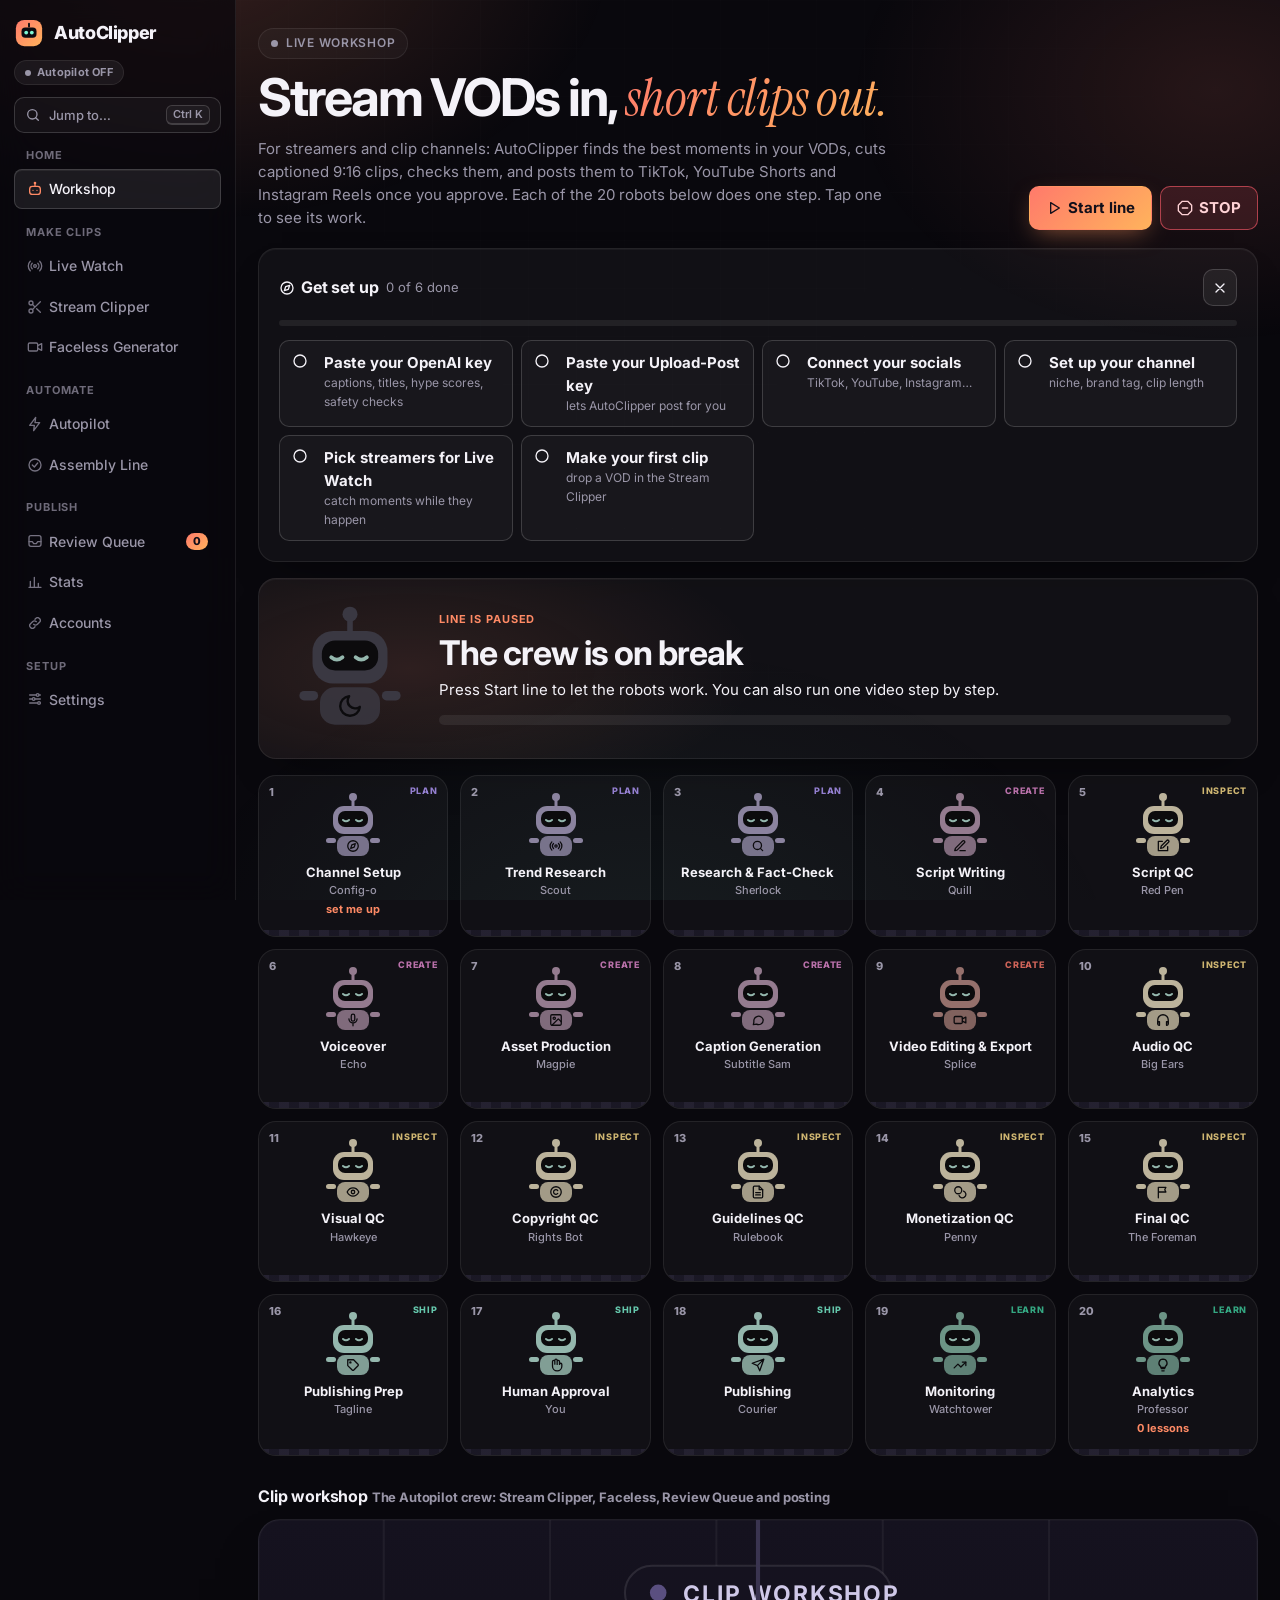
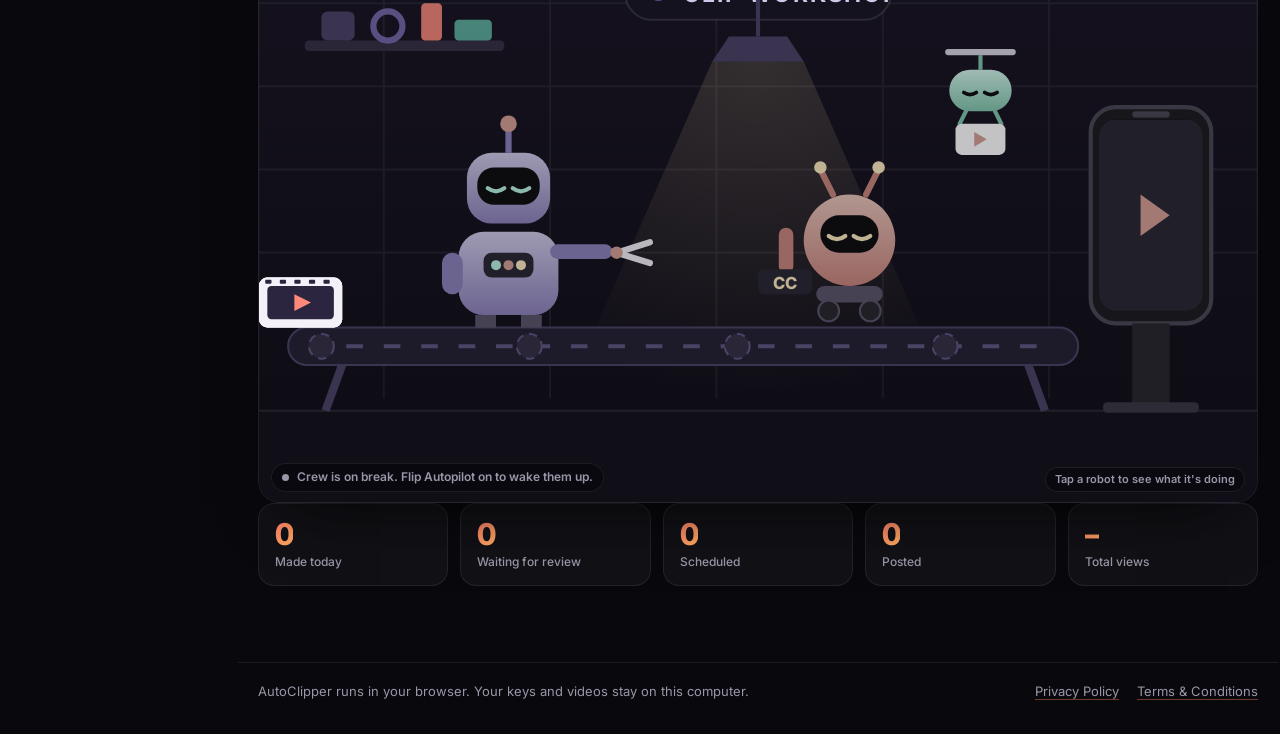
==== commit 2e601a90: "Live Watch (clip on chat spikes) + easier navigation New Live Watch tab: reads Twitch chat anonymous" ====
--- a/index.html
+++ b/index.html
@@ -15,6 +15,7 @@
 <link rel="stylesheet" href="style.css">
 <link rel="stylesheet" href="fx.css">
 <link rel="stylesheet" href="a11y.css">
+<link rel="stylesheet" href="nav.css">
 <script src="a11y.js" defer></script>
 </head>
 <body>
@@ -69,6 +70,7 @@
     <symbol id="i-stop" viewBox="0 0 24 24"><path d="M7.9 2h8.2L22 7.9v8.2L16.1 22H7.9L2 16.1V7.9z"/><path d="M8 12h8"/></symbol>
     <symbol id="i-pencil" viewBox="0 0 24 24"><path d="M16.5 3.5a2.1 2.1 0 0 1 3 3L7 19l-4 1 1-4z"/></symbol>
     <symbol id="i-broom" viewBox="0 0 24 24"><path d="M19 3 10 12M9 11l4 4-2 7-8-8 7-2z"/></symbol>
+    <symbol id="i-menu" viewBox="0 0 24 24"><path d="M4 6h16M4 12h16M4 18h16"/></symbol>
     <symbol id="i-refresh" viewBox="0 0 24 24"><path d="M21 12a9 9 0 1 1-3-6.7L21 8M21 3v5h-5"/></symbol>
   </defs>
 </svg>
@@ -78,16 +80,26 @@
   <div class="brand">
     <svg class="logo" viewBox="0 0 32 32" aria-hidden="true"><defs><linearGradient id="lg" x1="0" y1="0" x2="1" y2="1"><stop offset="0" stop-color="#ff7a6b"/><stop offset="1" stop-color="#ffb35c"/></linearGradient></defs><rect x="2" y="2" width="28" height="28" rx="9" fill="url(#lg)"/><rect x="8" y="10" width="16" height="11" rx="4" fill="#0b0a10"/><circle cx="13" cy="15.5" r="2" fill="#7cf7d4"/><circle cx="19" cy="15.5" r="2" fill="#7cf7d4"/><rect x="15" y="5" width="2" height="5" rx="1" fill="#0b0a10"/></svg>
     <h1 class="brand-name">AutoClipper</h1> <span id="apBadge" class="badge off">Autopilot OFF</span>
+    <div class="hdr-tools">
+      <button id="navSearch" class="hdr-btn" aria-label="Search and jump (Ctrl K)" title="Search and jump (Ctrl K)"><svg class="i" aria-hidden="true"><use href="#i-search"/></svg><span class="hdr-lbl">Jump to…</span><kbd>Ctrl K</kbd></button>
+      <button id="navMenu" class="hdr-btn" aria-label="Menu" aria-expanded="false" aria-controls="mainNav"><svg class="i" aria-hidden="true"><use href="#i-menu"/></svg></button>
+    </div>
   </div>
-  <nav aria-label="Sections">
+  <nav id="mainNav" aria-label="Sections">
+    <span class="nav-group" aria-hidden="true">Home</span>
     <button data-tab="workshop" class="active"><svg class="i" aria-hidden="true"><use href="#i-bot"/></svg>Workshop</button>
-    <button data-tab="line"><svg class="i" aria-hidden="true"><use href="#i-check"/></svg>Assembly Line</button>
-    <button data-tab="autopilot"><svg class="i" aria-hidden="true"><use href="#i-bolt"/></svg>Autopilot</button>
+    <span class="nav-group" aria-hidden="true">Make clips</span>
+    <button data-tab="live"><svg class="i" aria-hidden="true"><use href="#i-radio"/></svg>Live Watch <span class="pill" hidden>0</span></button>
     <button data-tab="clipper"><svg class="i" aria-hidden="true"><use href="#i-scissors"/></svg>Stream Clipper</button>
     <button data-tab="faceless"><svg class="i" aria-hidden="true"><use href="#i-film"/></svg>Faceless Generator</button>
+    <span class="nav-group" aria-hidden="true">Automate</span>
+    <button data-tab="autopilot"><svg class="i" aria-hidden="true"><use href="#i-bolt"/></svg>Autopilot</button>
+    <button data-tab="line"><svg class="i" aria-hidden="true"><use href="#i-check"/></svg>Assembly Line</button>
+    <span class="nav-group" aria-hidden="true">Publish</span>
     <button data-tab="queue"><svg class="i" aria-hidden="true"><use href="#i-inbox"/></svg>Review Queue <span id="qcount" class="pill">0</span></button>
     <button data-tab="stats"><svg class="i" aria-hidden="true"><use href="#i-chart"/></svg>Stats</button>
     <button data-tab="accounts"><svg class="i" aria-hidden="true"><use href="#i-link"/></svg>Accounts</button>
+    <span class="nav-group" aria-hidden="true">Setup</span>
     <button data-tab="settings"><svg class="i" aria-hidden="true"><use href="#i-sliders"/></svg>Settings</button>
   </nav>
 </header>
@@ -338,9 +350,13 @@
   </section>
 
   <!-- STREAM CLIPPER -->
+  <!-- LIVE WATCH: rendered by fx-live.js -->
+  <section id="live" class="tab"></section>
+
   <section id="clipper" class="tab">
     <h2>Stream Clipper</h2>
     <p class="muted">Drop in a stream VOD. AutoClipper finds the hype moments, adds word-by-word captions, cuts vertical 9:16 clips, and sends them to your Review Queue.</p>
+    <div class="card" id="campaignBox"></div>
     <div class="card">
       <label class="drop" id="vodDrop">
         <input type="file" id="vodFile" accept="video/*" hidden>
@@ -535,5 +551,8 @@
 <script src="fx-ui.js"></script>
 <script src="fx-auto.js"></script>
 <script src="fx-gate.js"></script>
+<script src="fx-campaign.js"></script>
+<script src="fx-live.js"></script>
+<script src="fx-nav.js"></script>
 </body>
 </html>
--- a/fx.css
+++ b/fx.css
@@ -186,3 +186,4 @@
 .hook-card.off { opacity: .5; }
 .hook-card .row { gap: 8px; flex-wrap: wrap; }
 @media (max-width: 700px) { .hook-top { grid-template-columns: 1fr; } .hook-top > canvas { justify-self: center; } }
+.campaign-rules{margin:6px 0 8px}.campaign-rules li{margin:2px 0}
--- a/nav.css
+++ b/nav.css
@@ -0,0 +1,104 @@
+/* ================= NAVIGATION: grouped sidebar, phone menu, search, setup checklist ================= */
+.nav-group{display:none}
+.hdr-tools{display:flex;gap:6px;margin-left:auto}
+.brand{flex:1 1 auto}
+.hdr-btn{display:inline-flex;align-items:center;gap:8px;padding:7px 10px;font-size:13px;color:var(--muted);background:rgba(255,255,255,.04)}
+.hdr-btn:hover{color:var(--text)}
+.hdr-btn .i{margin:0}
+kbd{font:600 11px/1 var(--font);border:1px solid var(--line-hi);border-bottom-width:2px;border-radius:6px;padding:3px 6px;color:var(--muted);background:rgba(255,255,255,.04);white-space:nowrap}
+#navMenu{display:none}
+nav .pill[hidden]{display:none}
+
+/* wide screens: the nav becomes a grouped sidebar */
+@media (min-width:1100px){
+  body{padding-left:236px}
+  header{position:fixed;top:0;left:0;bottom:0;width:236px;flex-direction:column;flex-wrap:nowrap;align-items:stretch;justify-content:flex-start;gap:14px;padding:18px 14px;border-bottom:0;border-right:1px solid var(--line);overflow-y:auto}
+  .brand{flex-wrap:wrap;flex:none;row-gap:12px}
+  .hdr-tools{width:100%;margin:0}
+  #navSearch{flex:1;justify-content:flex-start}
+  #navSearch kbd{margin-left:auto}
+  nav{flex-direction:column;flex-wrap:nowrap;gap:1px;border:0;background:none;padding:0}
+  nav button{justify-content:flex-start;width:100%;padding:8px 12px}
+  nav button .pill{margin-left:auto}
+  .nav-group{display:block;font-size:11px;font-weight:700;letter-spacing:.08em;text-transform:uppercase;color:var(--muted);opacity:.7;padding:14px 12px 4px}
+  .nav-group:first-child{padding-top:0}
+  .site-foot{max-width:1040px}
+}
+
+/* phones: Menu button opens the grouped list as a sheet */
+@media (max-width:720px){
+  #navMenu{display:inline-flex}
+  .hdr-lbl,#navSearch kbd{display:none}
+  .brand{width:100%}
+  header nav{display:none}
+  body.menu-open header nav{display:grid;grid-template-columns:1fr 1fr;gap:2px 6px;width:100%;overflow:visible;padding:8px;max-height:calc(100vh - 70px);overflow-y:auto}
+  body.menu-open .nav-group{display:block;grid-column:1/-1;font-size:11px;font-weight:700;letter-spacing:.08em;text-transform:uppercase;color:var(--muted);padding:10px 6px 2px}
+  body.menu-open nav button{justify-content:flex-start;padding:10px;font-size:14px;white-space:normal;text-align:left}
+}
+
+/* ---------- search / command palette ---------- */
+.cmdk{position:fixed;inset:0;z-index:60;background:rgba(5,4,8,.6);backdrop-filter:blur(6px);display:flex;align-items:flex-start;justify-content:center;padding:12vh 16px 16px}
+.cmdk[hidden]{display:none}
+.cmdk-box{width:min(620px,100%);background:var(--card-solid);border:1px solid var(--line-hi);border-radius:16px;box-shadow:0 30px 80px -20px rgba(0,0,0,.8);overflow:hidden}
+.cmdk-in{display:flex;align-items:center;gap:10px;padding:12px 14px;border-bottom:1px solid var(--line)}
+.cmdk-in input{flex:1;border:0;background:none;box-shadow:none;padding:6px 0;font-size:16px}
+.cmdk-in input:focus{box-shadow:none}
+.cmdk-list{max-height:min(60vh,460px);overflow-y:auto;padding:6px}
+.cmdk-item{display:flex;align-items:center;gap:12px;padding:9px 10px;border-radius:10px;cursor:pointer}
+.cmdk-item.on,.cmdk-item:hover{background:rgba(255,138,101,.12)}
+.cmdk-type{flex:none;width:96px;font-size:11px;font-weight:600;color:var(--muted);text-transform:uppercase;letter-spacing:.05em}
+.cmdk-label{flex:1;min-width:0;display:flex;flex-direction:column}
+.cmdk-label small{color:var(--muted);font-size:12px}
+.cmdk-none{padding:18px;color:var(--muted);text-align:center}
+.help-box{padding:18px}
+.help-box .row{justify-content:space-between}
+.help-x{padding:6px 8px}
+.keys{display:grid;grid-template-columns:auto 1fr;gap:8px 16px;margin-top:10px;font-size:14px;align-items:center}
+@media (max-width:600px){.cmdk-type{width:auto;display:none}.cmdk{padding-top:8vh}}
+
+/* ---------- Get set up ---------- */
+.setup .row{justify-content:flex-start}
+.setup .setup-hide{margin-left:auto;padding:6px 8px}
+.setup-bar{height:6px;border-radius:99px;background:rgba(255,255,255,.07);overflow:hidden}
+.setup-bar i{display:block;height:100%;background:var(--grad);border-radius:99px;transition:width .4s}
+.setup-steps{display:grid;grid-template-columns:repeat(auto-fill,minmax(min(100%,220px),1fr));gap:8px}
+.setup-step{display:flex;align-items:flex-start;gap:10px;text-align:left;padding:10px 12px;background:rgba(255,255,255,.03)}
+.setup-step span{display:flex;flex-direction:column;min-width:0}
+.setup-step small{color:var(--muted);font-size:12px;font-weight:400}
+.setup-step .i{flex:none;margin-top:2px}
+.setup-step.done{opacity:.55}
+.setup-step.done .i{color:var(--green)}
+#setupCard{margin-bottom:6px}
+
+/* ---------- Live Watch ---------- */
+.live-chans{display:grid;grid-template-columns:repeat(auto-fit,minmax(min(100%,420px),1fr));gap:14px}
+.live-head{justify-content:flex-start}
+.live-head h3 a{color:var(--text);text-decoration:none}
+.live-player{position:relative;aspect-ratio:16/9;border-radius:12px;overflow:hidden;background:#000;border:1px solid var(--line)}
+.live-player iframe{position:absolute;inset:0;width:100%;height:100%;border:0}
+.live-meter{display:flex;flex-direction:column;gap:6px}
+.live-bar{position:relative;height:10px;border-radius:99px;background:rgba(255,255,255,.07)}
+.live-bar i{position:absolute;left:0;top:0;bottom:0;border-radius:99px;background:var(--mint);transition:width .5s}
+.live-bar i.warm{background:var(--sun)}
+.live-bar i.hype{background:var(--grad);box-shadow:0 0 16px rgba(255,138,101,.7)}
+.live-bar b{position:absolute;top:-3px;bottom:-3px;width:2px;background:var(--accent);opacity:.8}
+.live-state{font-weight:700}
+.live-state.hype{color:var(--accent)}
+.live-state.warm{color:var(--sun)}
+.live-spark{width:100%;height:56px;background:rgba(0,0,0,.3);border:1px solid var(--line);border-radius:10px}
+.live-moments{display:flex;flex-direction:column;gap:10px;margin-top:10px}
+.live-moment{display:flex;gap:14px;flex-wrap:wrap;justify-content:space-between;padding:12px 14px;border:1px solid var(--line);border-radius:14px;background:var(--card)}
+.live-moment.new{border-color:rgba(255,138,101,.55);box-shadow:0 0 24px -12px rgba(255,138,101,.8)}
+.lm-main{flex:1 1 280px;min-width:0;display:flex;flex-direction:column;gap:4px}
+.lm-main .log{max-height:140px;margin-top:6px}
+.lm-acts{display:flex;flex-wrap:wrap;gap:6px;align-items:center}
+.lm-acts .btnlike,.lm-acts button{padding:6px 10px;font-size:13px;text-decoration:none}
+.chip.hype{color:var(--accent);border-color:rgba(255,138,101,.5);background:rgba(255,138,101,.08);font-weight:700}
+.chip.bad,.bad-text{color:var(--red)}
+.chip.bad{border-color:rgba(255,92,108,.45)}
+body.menu-open header nav{-webkit-mask-image:none!important;mask-image:none!important}
+/* "Fix it" on queue warnings */
+.fix-btn{display:inline-block;margin:4px 0 0 0;padding:2px 8px;font-size:12px;border-radius:8px;background:rgba(255,255,255,.08);color:inherit}
+.flash{animation:flash 1.6s ease}
+@keyframes flash{0%,60%{box-shadow:0 0 0 3px rgba(255,138,101,.7)}100%{box-shadow:none}}
+.lm-top{display:flex;flex-wrap:wrap;align-items:center;gap:8px}
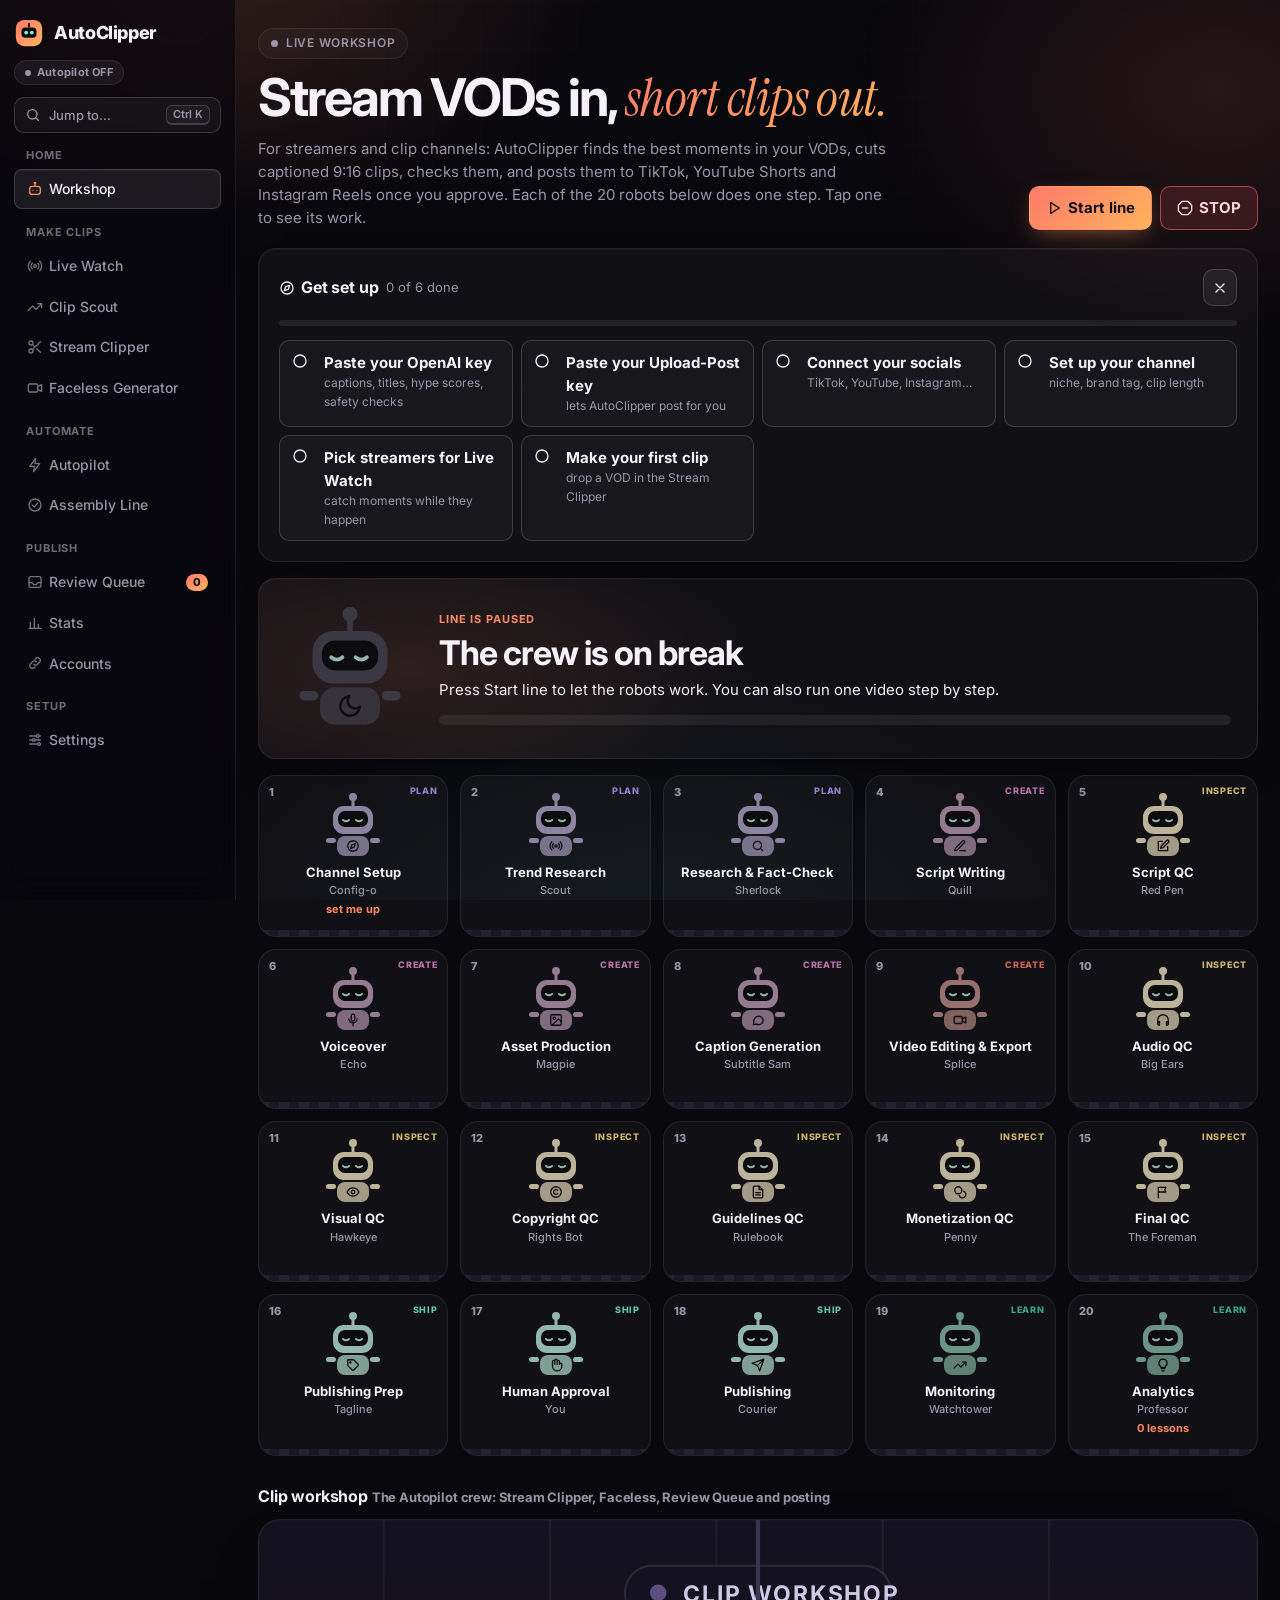
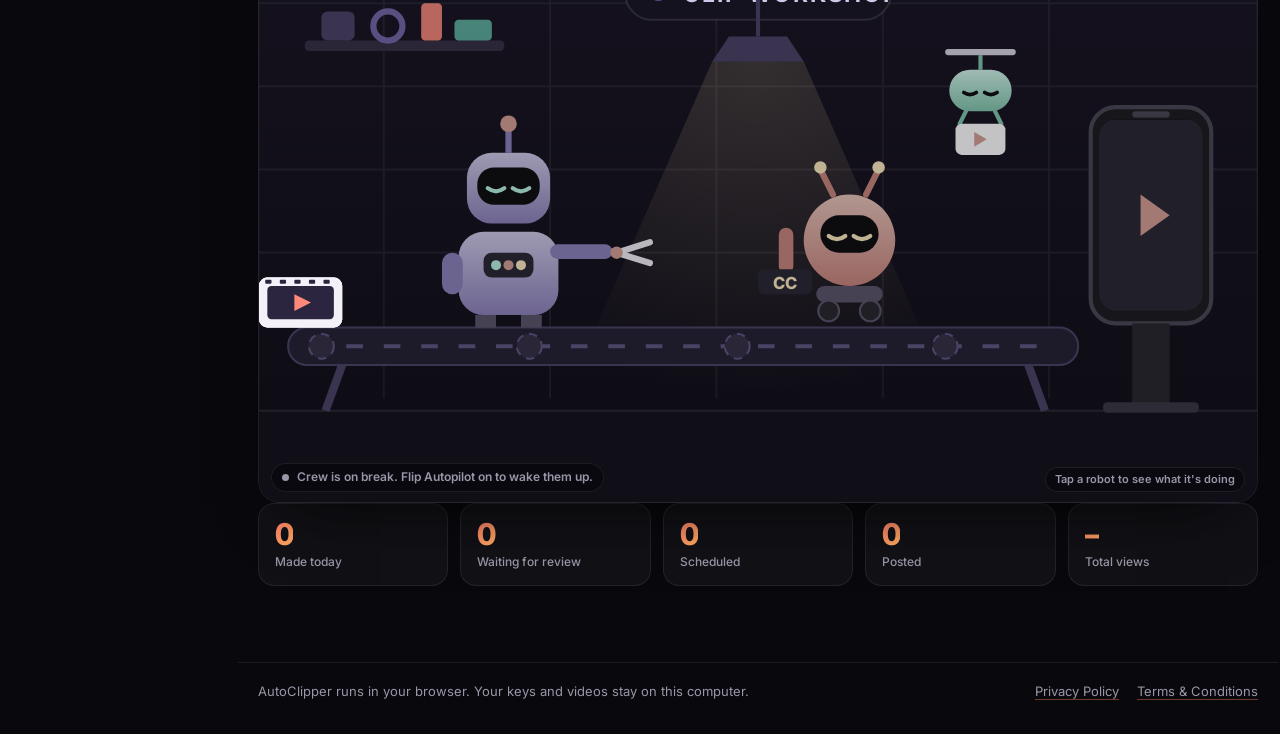
==== commit a653bc82: "Live Watch multi-stream + Kick, Connections card, Clip Scout" ====
--- a/index.html
+++ b/index.html
@@ -90,6 +90,7 @@
     <button data-tab="workshop" class="active"><svg class="i" aria-hidden="true"><use href="#i-bot"/></svg>Workshop</button>
     <span class="nav-group" aria-hidden="true">Make clips</span>
     <button data-tab="live"><svg class="i" aria-hidden="true"><use href="#i-radio"/></svg>Live Watch <span class="pill" hidden>0</span></button>
+    <button data-tab="scout"><svg class="i" aria-hidden="true"><use href="#i-trending"/></svg>Clip Scout <span class="pill" hidden>0</span></button>
     <button data-tab="clipper"><svg class="i" aria-hidden="true"><use href="#i-scissors"/></svg>Stream Clipper</button>
     <button data-tab="faceless"><svg class="i" aria-hidden="true"><use href="#i-film"/></svg>Faceless Generator</button>
     <span class="nav-group" aria-hidden="true">Automate</span>
@@ -352,6 +353,7 @@
   <!-- STREAM CLIPPER -->
   <!-- LIVE WATCH: rendered by fx-live.js -->
   <section id="live" class="tab"></section>
+  <section id="scout" class="tab"></section>
 
   <section id="clipper" class="tab">
     <h2>Stream Clipper</h2>
@@ -553,6 +555,7 @@
 <script src="fx-gate.js"></script>
 <script src="fx-campaign.js"></script>
 <script src="fx-live.js"></script>
+<script src="fx-scout.js"></script>
 <script src="fx-nav.js"></script>
 </body>
 </html>
--- a/fx.css
+++ b/fx.css
@@ -187,3 +187,12 @@
 .hook-card .row { gap: 8px; flex-wrap: wrap; }
 @media (max-width: 700px) { .hook-top { grid-template-columns: 1fr; } .hook-top > canvas { justify-self: center; } }
 .campaign-rules{margin:6px 0 8px}.campaign-rules li{margin:2px 0}
+/* Moment Scout: search + retention scorecard (fx-scout.js) */
+.scout-search .row{flex-wrap:wrap}
+.scout-search input[type=search]{flex:1 1 220px;min-width:0}
+.idea[hidden]{display:none}
+.rt summary{display:flex;flex-wrap:wrap;gap:6px 10px;align-items:center;cursor:pointer;font-size:.85rem}
+.rt-s{font-weight:800;color:var(--accent)}
+.rt-p{display:inline-flex;gap:4px;padding:2px 8px;border-radius:999px;border:1px solid var(--line)}
+.rt-p span{color:var(--muted,#8a8f98)}
+.rt ul{margin:6px 0 0 18px;padding:0}
--- a/nav.css
+++ b/nav.css
@@ -102,3 +102,43 @@
 .flash{animation:flash 1.6s ease}
 @keyframes flash{0%,60%{box-shadow:0 0 0 3px rgba(255,138,101,.7)}100%{box-shadow:none}}
 .lm-top{display:flex;flex-wrap:wrap;align-items:center;gap:8px}
+/* Live Watch: several streams at once + connections */
+.live-chans.many{grid-template-columns:repeat(auto-fill,minmax(min(100%,340px),1fr))}
+.live-chan{min-width:0}
+.chip.rec{color:#fff;background:rgba(255,92,108,.85);border-color:transparent;font-weight:700}
+.lv-conn-card>summary{display:flex;align-items:center;gap:10px;flex-wrap:wrap;cursor:pointer;list-style:none}
+.lv-conn-card>summary::-webkit-details-marker{display:none}
+.lv-conn-card>summary h3{margin:0}
+.lv-conns{display:grid;grid-template-columns:repeat(auto-fit,minmax(min(100%,260px),1fr));gap:12px;margin-top:12px}
+.lv-conn{display:flex;flex-direction:column;gap:8px;padding:12px;border:1px solid var(--line);border-radius:12px;background:rgba(255,255,255,.02);min-width:0}
+.lv-conn p{margin:0}
+.lv-conn-top{display:flex;align-items:center;justify-content:space-between;gap:8px}
+.lv-conn .row input{flex:1;min-width:0}
+/* ---------- Clip Scout ---------- */
+.sc-grid{display:grid;grid-template-columns:repeat(auto-fill,minmax(min(100%,260px),1fr));gap:14px;margin-top:12px}
+.sc-card{display:flex;flex-direction:column;border:1px solid var(--line);border-radius:14px;background:var(--card);overflow:hidden;min-width:0}
+.sc-thumb{position:relative;aspect-ratio:16/9;background:#000}
+.sc-thumb iframe{position:absolute;inset:0;width:100%;height:100%;border:0}
+.sc-play{all:unset;cursor:pointer;position:absolute;inset:0;display:block}
+.sc-play img{width:100%;height:100%;object-fit:cover;display:block}
+.sc-pi{position:absolute;left:50%;top:50%;transform:translate(-50%,-50%);width:44px;height:44px;border-radius:50%;background:rgba(0,0,0,.6);display:grid;place-items:center;color:#fff}
+.sc-play:hover .sc-pi,.sc-play:focus-visible .sc-pi{background:var(--accent)}
+.sc-src,.sc-dur{position:absolute;top:8px;font-size:11px;font-weight:700;padding:2px 7px;border-radius:6px;background:rgba(0,0,0,.7);color:#fff;pointer-events:none}
+.sc-src{left:8px}.sc-dur{right:8px}
+.sc-src.kick{background:#53fc18;color:#000}.sc-src.twitch{background:#9146ff}.sc-src.youtube{background:#f00}
+.sc-body{display:flex;flex-direction:column;gap:6px;padding:10px 12px 12px;min-width:0}
+.sc-title{font-weight:700;line-height:1.3;display:-webkit-box;-webkit-line-clamp:2;-webkit-box-orient:vertical;overflow:hidden}
+.sc-body a{color:inherit}
+.sc-stats{display:flex;align-items:center;gap:8px;flex-wrap:wrap}
+.sc-acts{display:flex;flex-wrap:wrap;gap:6px}
+.sc-acts .btnlike,.sc-acts button{padding:5px 9px;font-size:12.5px;text-decoration:none}
+.sc-fire{display:grid;grid-template-columns:repeat(auto-fill,minmax(min(100%,230px),1fr));gap:8px;margin-top:8px}
+.sc-f{display:flex;flex-direction:column;gap:4px;padding:10px;border:1px solid var(--line);border-radius:12px}
+.sc-f a{color:var(--text);text-decoration:none}
+.sc-f button{align-self:flex-start;padding:4px 9px;font-size:12.5px}
+.sc-tabs{margin-top:14px}
+.sc-tabs button.active{border-color:var(--accent);color:var(--accent)}
+.sc-tabs select{width:auto}
+.linkish{all:unset;cursor:pointer;color:var(--accent);text-decoration:underline;font-size:inherit}
+#scout label.sc-auto{display:flex;flex-wrap:wrap;align-items:center;gap:6px;min-width:0;max-width:100%;white-space:normal}
+.lv-conn .row input{flex:1 1 170px}
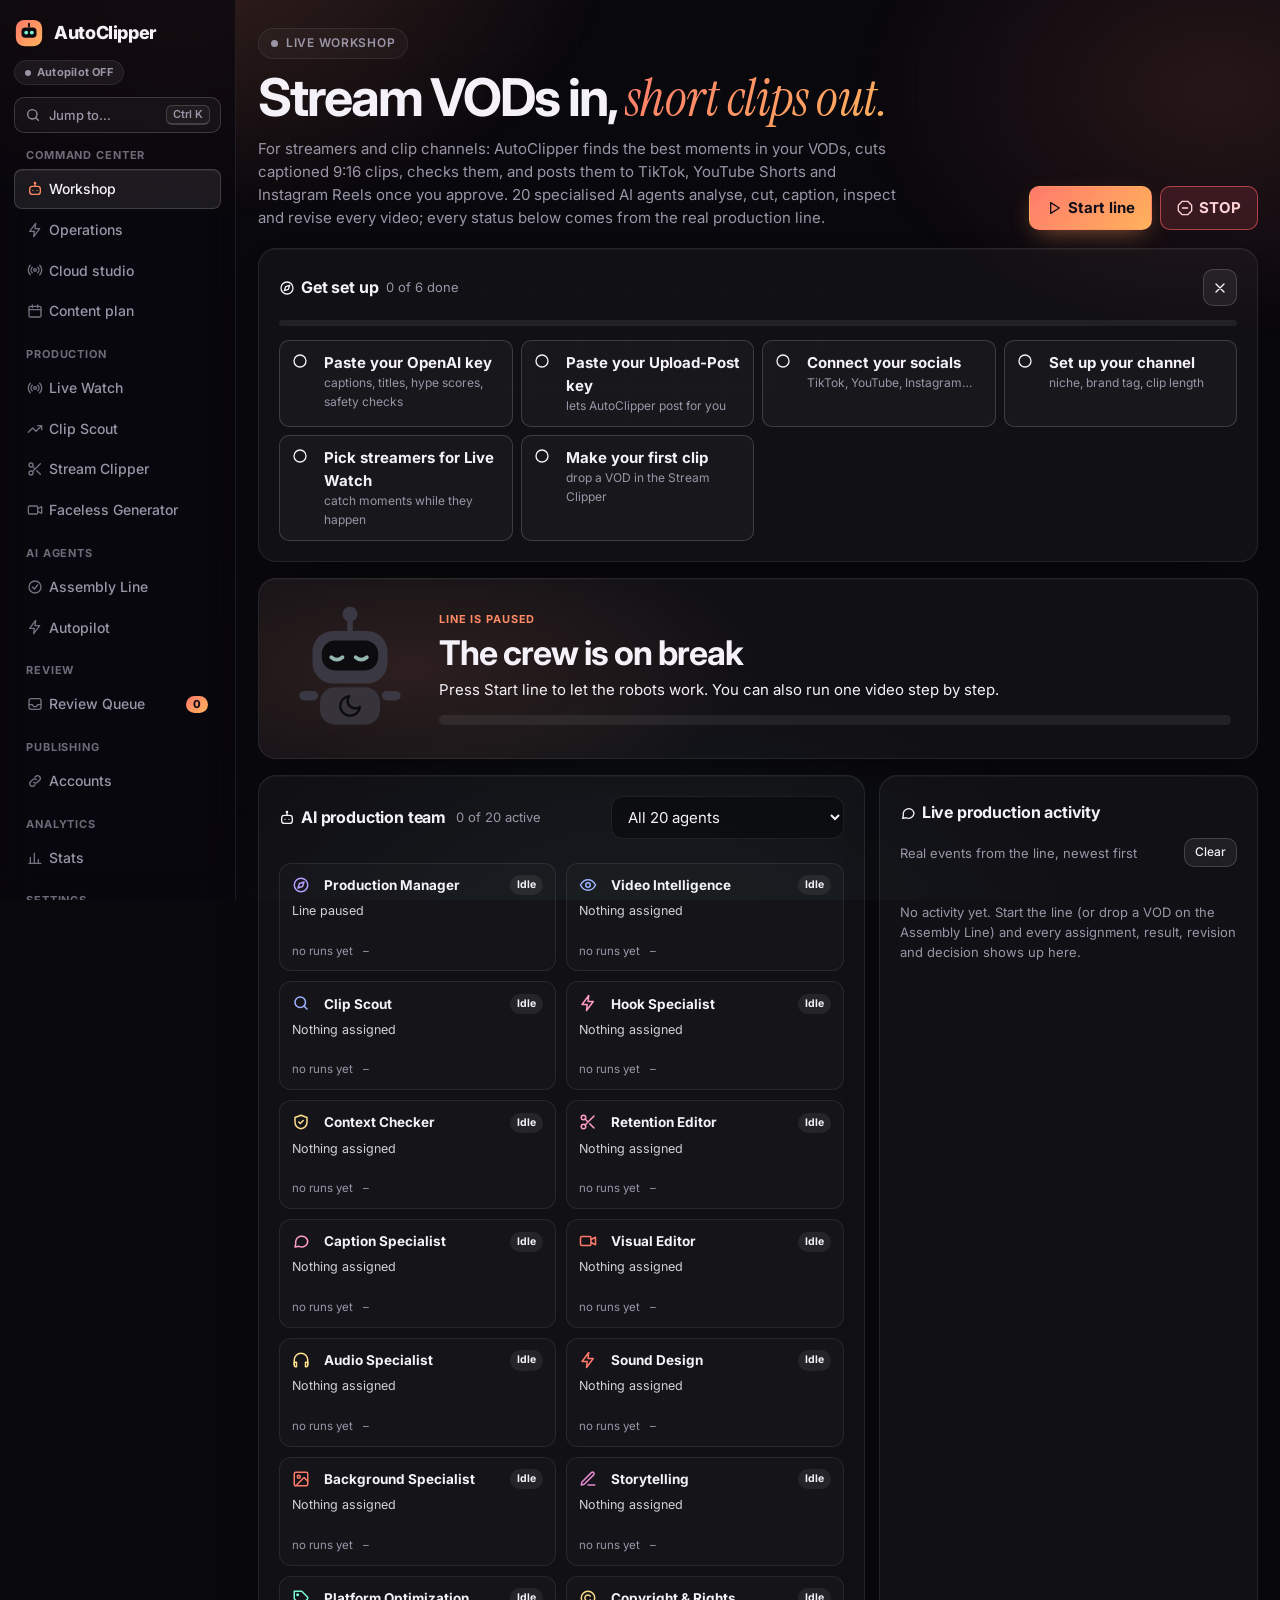
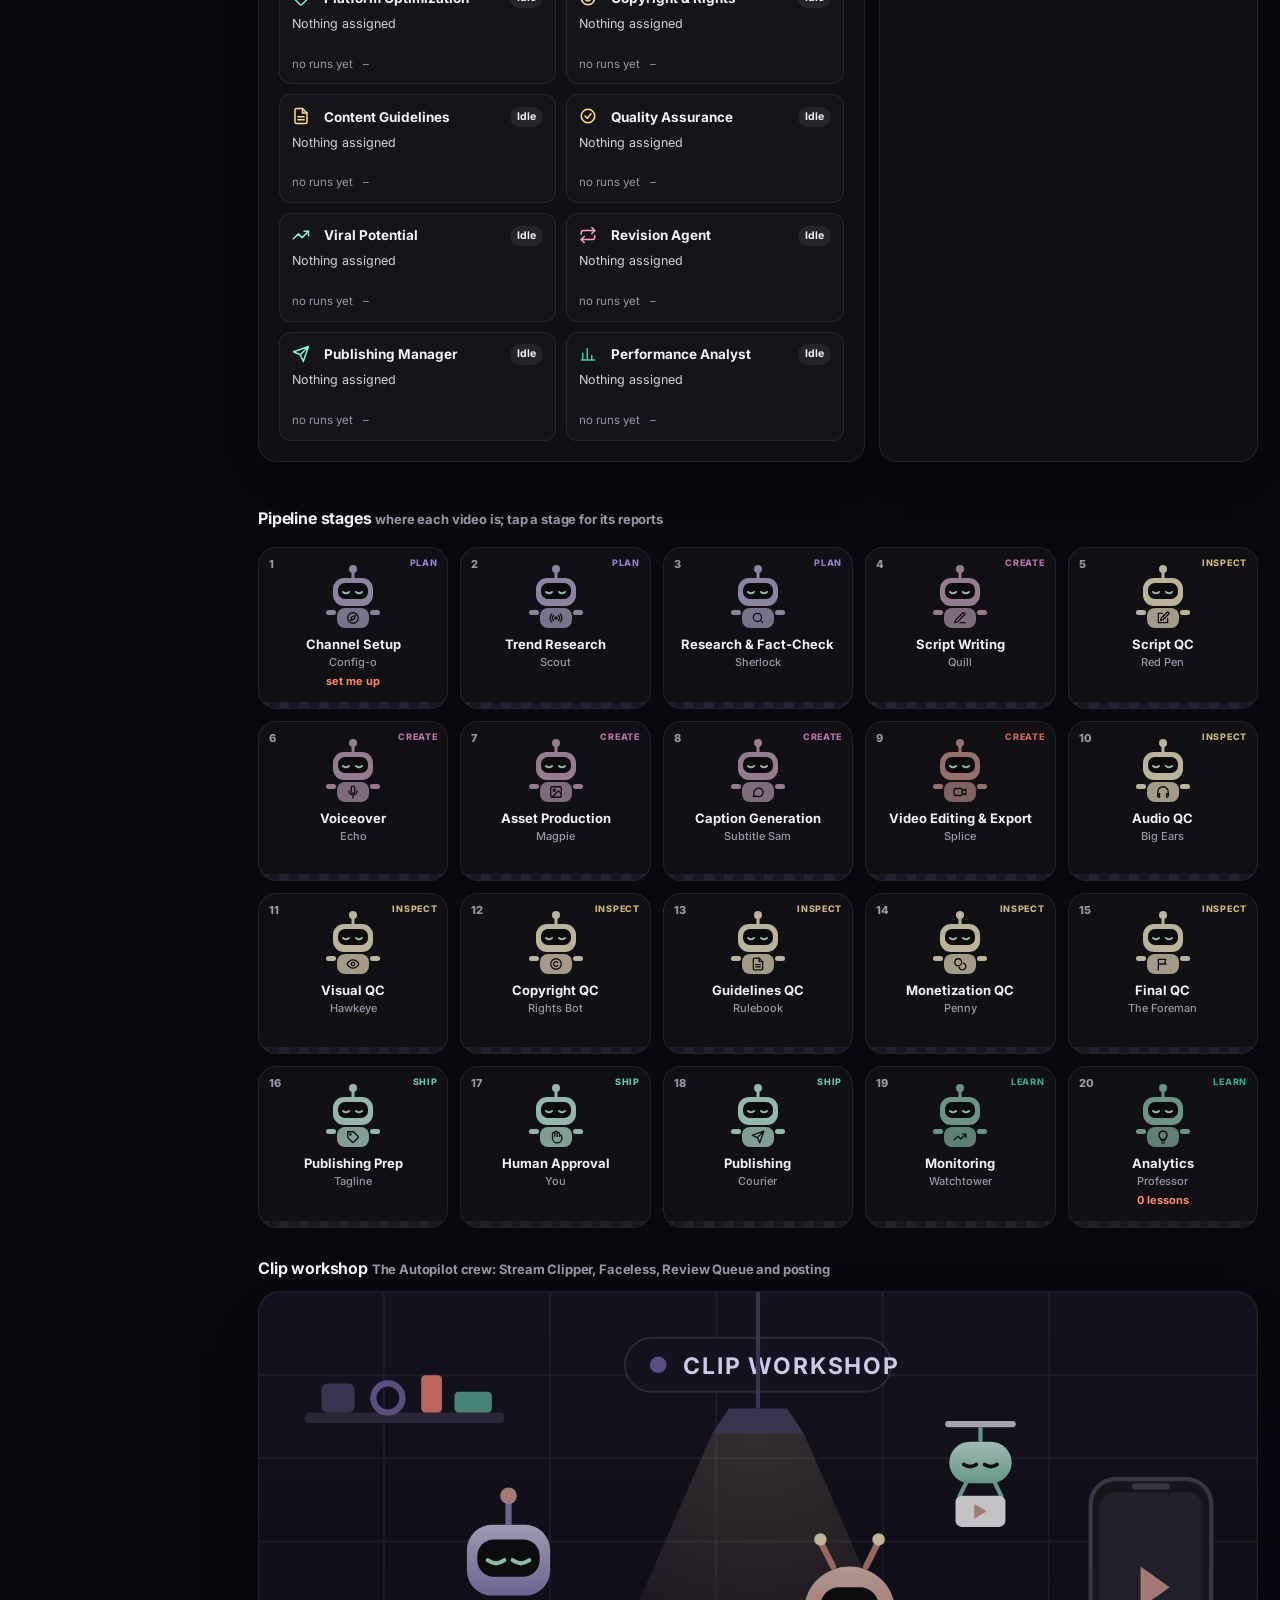
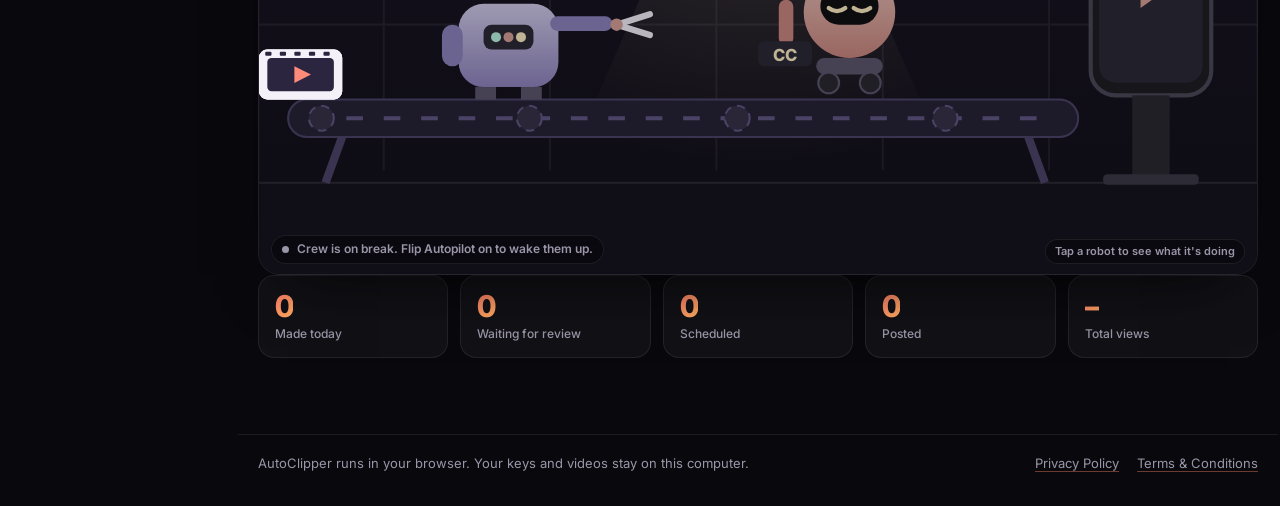
==== commit 0e6f52ed: "AutoClipper 2.0 + 3.0: production team, QC, Cloud studio panel (1/8)" ====
--- a/index.html
+++ b/index.html
@@ -16,6 +16,7 @@
 <link rel="stylesheet" href="fx.css">
 <link rel="stylesheet" href="a11y.css">
 <link rel="stylesheet" href="nav.css">
+<link rel="stylesheet" href="ac.css">
 <script src="a11y.js" defer></script>
 </head>
 <body>
@@ -86,21 +87,26 @@
     </div>
   </div>
   <nav id="mainNav" aria-label="Sections">
-    <span class="nav-group" aria-hidden="true">Home</span>
+    <span class="nav-group" aria-hidden="true">Command center</span>
     <button data-tab="workshop" class="active"><svg class="i" aria-hidden="true"><use href="#i-bot"/></svg>Workshop</button>
-    <span class="nav-group" aria-hidden="true">Make clips</span>
+    <button data-tab="ops"><svg class="i" aria-hidden="true"><use href="#i-bolt"/></svg>Operations <span class="pill" hidden>0</span></button>
+    <button data-tab="cloud"><svg class="i" aria-hidden="true"><use href="#i-radio"/></svg>Cloud studio</button>
+    <button data-tab="plan"><svg class="i" aria-hidden="true"><use href="#i-calendar"/></svg>Content plan</button>
+    <span class="nav-group" aria-hidden="true">Production</span>
     <button data-tab="live"><svg class="i" aria-hidden="true"><use href="#i-radio"/></svg>Live Watch <span class="pill" hidden>0</span></button>
     <button data-tab="scout"><svg class="i" aria-hidden="true"><use href="#i-trending"/></svg>Clip Scout <span class="pill" hidden>0</span></button>
     <button data-tab="clipper"><svg class="i" aria-hidden="true"><use href="#i-scissors"/></svg>Stream Clipper</button>
     <button data-tab="faceless"><svg class="i" aria-hidden="true"><use href="#i-film"/></svg>Faceless Generator</button>
-    <span class="nav-group" aria-hidden="true">Automate</span>
+    <span class="nav-group" aria-hidden="true">AI agents</span>
+    <button data-tab="line"><svg class="i" aria-hidden="true"><use href="#i-check"/></svg>Assembly Line</button>
     <button data-tab="autopilot"><svg class="i" aria-hidden="true"><use href="#i-bolt"/></svg>Autopilot</button>
-    <button data-tab="line"><svg class="i" aria-hidden="true"><use href="#i-check"/></svg>Assembly Line</button>
-    <span class="nav-group" aria-hidden="true">Publish</span>
+    <span class="nav-group" aria-hidden="true">Review</span>
     <button data-tab="queue"><svg class="i" aria-hidden="true"><use href="#i-inbox"/></svg>Review Queue <span id="qcount" class="pill">0</span></button>
+    <span class="nav-group" aria-hidden="true">Publishing</span>
+    <button data-tab="accounts"><svg class="i" aria-hidden="true"><use href="#i-link"/></svg>Accounts</button>
+    <span class="nav-group" aria-hidden="true">Analytics</span>
     <button data-tab="stats"><svg class="i" aria-hidden="true"><use href="#i-chart"/></svg>Stats</button>
-    <button data-tab="accounts"><svg class="i" aria-hidden="true"><use href="#i-link"/></svg>Accounts</button>
-    <span class="nav-group" aria-hidden="true">Setup</span>
+    <span class="nav-group" aria-hidden="true">Settings</span>
     <button data-tab="settings"><svg class="i" aria-hidden="true"><use href="#i-sliders"/></svg>Settings</button>
   </nav>
 </header>
@@ -110,7 +116,7 @@
   <section id="workshop" class="tab active">
     <div class="fx-top">
       <div><span class="eyebrow"><i class="dot"></i> Live workshop</span><h2 class="hero-title">Stream VODs in, <em>short clips out.</em></h2>
-        <p class="muted">For streamers and clip channels: AutoClipper finds the best moments in your VODs, cuts captioned 9:16 clips, checks them, and posts them to TikTok, YouTube Shorts and Instagram Reels once you approve. Each of the 20 robots below does one step. Tap one to see its work.</p></div>
+        <p class="muted">For streamers and clip channels: AutoClipper finds the best moments in your VODs, cuts captioned 9:16 clips, checks them, and posts them to TikTok, YouTube Shorts and Instagram Reels once you approve. 20 specialised AI agents analyse, cut, caption, inspect and revise every video; every status below comes from the real production line.</p></div>
       <div class="row fx-ctrl"><button id="fxRun" data-act="run" class="primary">Start line</button><button id="fxStop" data-act="stop" class="stopbtn">STOP</button></div>
     </div>
     <div class="fx-now card" id="fxNow"></div>
@@ -352,6 +358,9 @@
 
   <!-- STREAM CLIPPER -->
   <!-- LIVE WATCH: rendered by fx-live.js -->
+  <section id="ops" class="tab"></section>
+  <section id="plan" class="tab"></section>
+  <section id="cloud" class="tab"></section>
   <section id="live" class="tab"></section>
   <section id="scout" class="tab"></section>
 
@@ -546,14 +555,23 @@
 <video id="vodVideo" playsinline></video>
 <script src="app.js"></script>
 <script src="fx-core.js"></script>
+<script src="fx-agents.js"></script>
 <script src="fx-depts.js"></script>
+<script src="fx-captions.js"></script>
 <script src="fx-quality.js"></script>
 <script src="fx-clips.js"></script>
 <script src="fx-hooks.js"></script>
 <script src="fx-ui.js"></script>
+<script src="fx-command.js"></script>
+<script src="fx-review.js"></script>
 <script src="fx-auto.js"></script>
 <script src="fx-gate.js"></script>
 <script src="fx-campaign.js"></script>
+<script src="fx-inspect.js"></script>
+<script src="fx-ops.js"></script>
+<script src="fx-director.js"></script>
+<script src="fx-insights.js"></script>
+<script src="fx-cloud.js"></script>
 <script src="fx-live.js"></script>
 <script src="fx-scout.js"></script>
 <script src="fx-nav.js"></script>
--- a/ac.css
+++ b/ac.css
@@ -0,0 +1,137 @@
+/* AutoClipper 2.0 — command center, agents, operations, inspection */
+#acCommand{display:grid;grid-template-columns:minmax(0,1.6fr) minmax(0,1fr);gap:14px;margin:14px 0}
+@media (max-width:1100px){#acCommand{grid-template-columns:1fr}}
+.ac-team .row,.ac-feed .row{align-items:center;gap:10px;flex-wrap:wrap}
+.ac-team select{width:auto;margin-left:auto}
+.ac-grid{display:grid;grid-template-columns:repeat(auto-fill,minmax(min(100%,220px),1fr));gap:10px;margin-top:10px}
+.ac-card{display:flex;flex-direction:column;gap:6px;padding:10px 12px;border:1px solid var(--line);border-radius:12px;background:rgba(255,255,255,.02);min-width:0}
+.ac-card.busy{border-color:rgba(124,247,212,.45);box-shadow:0 0 0 1px rgba(124,247,212,.15) inset}
+.ac-card.fix{border-color:rgba(255,158,199,.5)}
+.ac-card.bad{border-color:rgba(255,92,108,.5)}
+.ac-card.wait{border-color:rgba(255,224,138,.35)}
+.ac-top{display:flex;align-items:center;gap:8px;min-width:0}
+.ac-top b{font-size:13.5px;white-space:nowrap;overflow:hidden;text-overflow:ellipsis;flex:1;min-width:0}
+.ac-ico .i{width:18px;height:18px}
+.ac-st{font-size:10.5px;font-weight:700;padding:2px 7px;border-radius:99px;background:rgba(255,255,255,.07);white-space:nowrap}
+.ac-st.busy{background:rgba(124,247,212,.15);color:var(--mint)}
+.ac-st.wait{background:rgba(255,224,138,.12);color:var(--sun)}
+.ac-st.fix{background:rgba(255,158,199,.15);color:#ff9ec7}
+.ac-st.done{background:rgba(63,207,159,.14);color:var(--green)}
+.ac-st.bad{background:rgba(255,92,108,.15);color:var(--red)}
+.ac-task{font-size:12.5px;color:var(--text);opacity:.85;line-height:1.35;display:-webkit-box;-webkit-line-clamp:2;-webkit-box-orient:vertical;overflow:hidden;min-height:2.7em}
+.ac-meta{display:flex;gap:10px;flex-wrap:wrap;font-size:11.5px;color:var(--muted);align-items:center}
+.ac-last{font-size:11.5px;color:var(--muted);white-space:nowrap;overflow:hidden;text-overflow:ellipsis}
+.ac-err{font-size:11.5px;color:var(--red);white-space:nowrap;overflow:hidden;text-overflow:ellipsis}
+.ac-card .bar{height:5px}
+.ac-log{display:flex;flex-direction:column;gap:2px;max-height:620px;overflow:auto;margin-top:8px;font-size:12.5px}
+.ac-ev{display:grid;grid-template-columns:62px minmax(0,auto) minmax(0,1fr) auto;gap:8px;padding:5px 6px;border-radius:8px;align-items:baseline}
+.ac-ev:nth-child(odd){background:rgba(255,255,255,.025)}
+.ac-ev time{color:var(--muted);font-variant-numeric:tabular-nums}
+.ac-ev b{white-space:nowrap}
+.ac-ev span{min-width:0;overflow-wrap:anywhere}
+.ac-ev.bad b{color:var(--red)}.ac-ev.warn b{color:var(--sun)}.ac-ev.done b{color:var(--green)}
+.small-btn{padding:4px 10px;font-size:12px;margin-left:auto}
+@media (max-width:600px){.ac-ev{grid-template-columns:52px 1fr}.ac-ev span{grid-column:1/-1}}
+.cap-edit{display:grid;grid-template-columns:216px minmax(0,1fr);gap:16px;align-items:start;margin-top:8px}
+.cap-edit canvas{width:216px;height:384px;border-radius:14px;border:1px solid var(--line);background:#000}
+@media (max-width:700px){.cap-edit{grid-template-columns:1fr}.cap-edit canvas{width:162px;height:288px}}
+/* Operations */
+.op-modes{display:grid;grid-template-columns:repeat(auto-fit,minmax(min(100%,240px),1fr));gap:10px;margin:12px 0}
+.op-mode{display:flex;flex-direction:column;gap:4px;align-items:flex-start;text-align:left;padding:14px;border-radius:14px;border:1px solid var(--line);background:rgba(255,255,255,.02);white-space:normal}
+.op-mode span{font-size:12.5px;color:var(--muted);font-weight:400;line-height:1.35}
+.op-mode.on{border-color:var(--accent);box-shadow:0 0 0 1px var(--accent) inset;background:rgba(255,138,101,.06)}
+.op-top{margin-bottom:14px}
+.op-kv{display:flex;justify-content:space-between;gap:12px;padding:6px 0;border-bottom:1px solid rgba(255,255,255,.05);font-size:13.5px}
+.op-kv span{color:var(--muted)}.op-kv b{text-align:right;font-weight:600}
+.op-kv.warn b{color:var(--sun)}
+.ok-text{color:var(--green)}
+.op-health{display:flex;flex-direction:column;gap:4px;margin-top:10px;font-size:13px}
+.op-health .h-ok{color:var(--text)}.op-health .h-bad{color:var(--red)}
+.op-health span{color:var(--muted)}
+.op-stats{display:grid;grid-template-columns:repeat(auto-fit,minmax(min(100%,140px),1fr));gap:10px;margin:0 0 14px}
+.op-stat{display:flex;flex-direction:column;gap:2px;padding:12px 14px;border:1px solid var(--line);border-radius:12px;background:var(--card)}
+.op-stat b{font-size:26px;font-variant-numeric:tabular-nums}.op-stat span{font-size:12px;color:var(--muted)}
+.op-stat.bad b{color:var(--red)}
+.op-notes{display:flex;flex-direction:column;gap:6px;margin-top:8px}
+.op-note{display:grid;grid-template-columns:auto minmax(0,1fr) auto auto;gap:10px;align-items:center;padding:8px 10px;border:1px solid var(--line);border-radius:10px;font-size:13px}
+.op-note.read{opacity:.6}.op-note time{color:var(--muted);font-size:12px;white-space:nowrap}
+.op-report{display:grid;grid-template-columns:repeat(auto-fit,minmax(min(100%,200px),1fr));gap:12px;margin-top:8px}
+.op-rep-sec{padding:12px;border:1px solid var(--line);border-radius:12px}
+.op-rep-sec h4{margin:0 0 6px}.op-rep-sec ul{margin:0;padding-left:18px;font-size:13px;line-height:1.6}
+#ops select{width:auto}
+@media (max-width:600px){.op-note{grid-template-columns:1fr}.op-kv{flex-direction:column;gap:2px}.op-kv b{text-align:left}}
+/* Content plan */
+.pl-days{display:grid;grid-template-columns:repeat(auto-fill,minmax(min(100%,300px),1fr));gap:12px;margin-top:14px}
+.pl-day h4{margin:0 0 8px}
+.pl-slot{display:flex;flex-direction:column;gap:5px;padding:10px;border:1px solid var(--line);border-radius:10px;margin-bottom:8px}
+.pl-top{display:flex;flex-wrap:wrap;gap:6px;align-items:center}
+.pl-src{font-size:12px;display:flex;flex-wrap:wrap;gap:4px}.pl-src a{color:var(--accent)}
+.warn-text{color:var(--sun)}
+#plan label{display:block;margin-top:8px}
+/* Review */
+.rv-scores{display:flex;flex-wrap:wrap;gap:6px;margin:6px 0}
+.rv-score{display:inline-flex;align-items:baseline;gap:5px;padding:3px 9px;border-radius:99px;border:1px solid var(--line);font-size:12px;color:var(--muted)}
+.rv-score b{font-size:14px;color:var(--text)}
+.rv-score.c-ok b{color:var(--green)}.rv-score.c-warn b{color:var(--sun)}.rv-score.c-bad b{color:var(--red)}
+.rv-board{display:grid;grid-template-columns:repeat(auto-fill,minmax(min(100%,230px),1fr));gap:8px;margin:8px 0}
+.rv-chk{display:grid;grid-template-columns:auto 1fr;gap:2px 8px;padding:8px 10px;border:1px solid var(--line);border-radius:10px;font-size:13px}
+.rv-chk small{grid-column:1/-1;color:var(--muted);font-size:11.5px}
+.rv-n{grid-row:span 2;width:22px;height:22px;border-radius:50%;display:grid;place-items:center;background:rgba(255,255,255,.08);font-size:11px;font-weight:700}
+.rv-st{font-size:12px}
+.rv-chk.c-ok .rv-st{color:var(--green)}.rv-chk.c-warn .rv-st{color:var(--sun)}.rv-chk.c-bad{border-color:rgba(255,92,108,.5)}.rv-chk.c-bad .rv-st{color:var(--red)}.rv-chk.c-unv .rv-st{color:var(--muted)}
+.rv-tickets{display:flex;flex-direction:column;gap:6px}
+.rv-t{padding:8px 10px;border-left:3px solid var(--line);background:rgba(255,255,255,.02);border-radius:6px;font-size:13px}
+.rv-t.sev-high{border-left-color:var(--red)}.rv-t.sev-medium{border-left-color:var(--sun)}
+.rv-dims{display:grid;grid-template-columns:repeat(auto-fill,minmax(min(100%,200px),1fr));gap:4px 14px;margin:8px 0}
+.rv-dims div{display:grid;grid-template-columns:96px 1fr 20px;align-items:center;gap:6px;font-size:12px}
+.rv-dims i{display:block;height:6px;border-radius:99px;background:var(--grad)}
+.rv-ledger{display:flex;flex-direction:column;font-size:12.5px;margin-top:6px;overflow-x:auto}
+.rv-ledger .lg{display:grid;grid-template-columns:1.4fr 1.3fr 1fr .9fr .9fr .7fr .5fr .4fr;gap:8px;padding:5px 6px;min-width:640px}
+.rv-ledger .lg.h{color:var(--muted);font-weight:700}
+.lg-row>summary{list-style:none;cursor:pointer;border-top:1px solid rgba(255,255,255,.05)}.lg-row>summary::-webkit-details-marker{display:none}
+.lg-detail{padding:4px 8px 8px;color:var(--muted)}
+.st-completed{color:var(--green)}.st-completed_warn,.st-sent_back,.st-retry{color:var(--sun)}.st-failed,.st-needs_human{color:var(--red)}
+.need-wrap{display:flex;gap:6px;align-items:stretch}.need-wrap .need-card{flex:1;min-width:0}
+.cmp{display:flex;align-items:center;padding:0 4px}
+.rv-cmp{display:grid;grid-template-columns:repeat(auto-fit,minmax(min(100%,240px),1fr));gap:12px;margin-top:8px}
+.rv-col{display:flex;flex-direction:column;gap:6px}.rv-col video{width:100%;aspect-ratio:9/16;background:#000;border-radius:10px;object-fit:contain}
+#rvEdit textarea{font-family:ui-monospace,monospace;font-size:12.5px}
+/* Production analytics */
+#prodStats{margin-bottom:14px}
+.ps-filters select{width:auto}
+.ps-chart{width:100%;height:90px;background:rgba(0,0,0,.25);border:1px solid var(--line);border-radius:10px}
+.ps-agents div,.ps-cats div{display:grid;grid-template-columns:150px 1fr 44px 60px;gap:8px;align-items:center;font-size:12.5px;padding:3px 0}
+.ps-agents i{display:block;height:6px;border-radius:99px;background:var(--green)}
+.ps-agents small,.ps-cats small{color:var(--muted)}
+.ps-cats div{grid-template-columns:1fr 60px 140px}
+.ps-find div{padding:6px 8px;border-radius:8px;font-size:13px;margin-bottom:4px;background:rgba(255,255,255,.03)}
+.ps-find .up b{color:var(--green)}.ps-find .down b{color:var(--sun)}
+@media (max-width:600px){.ps-agents div{grid-template-columns:1fr 50px 40px}.ps-agents small{display:none}}
+/* Cloud studio */
+.cl-grid{display:grid;grid-template-columns:repeat(auto-fill,minmax(min(100%,230px),1fr));gap:12px;margin-top:8px}
+.cl-clip{all:unset;cursor:pointer;display:flex;flex-direction:column;border:1px solid var(--line);border-radius:14px;overflow:hidden;background:var(--card)}
+.cl-clip img,.cl-noimg{width:100%;aspect-ratio:9/16;object-fit:cover;background:#000;max-height:300px}
+.cl-clip.exception{border-color:rgba(255,92,108,.5)}
+.cl-body{padding:8px 10px;display:flex;flex-direction:column;gap:4px}
+.cl-table{display:flex;flex-direction:column;font-size:12.5px;margin-top:8px;overflow-x:auto}
+.cl-tr{display:grid;grid-template-columns:1.4fr .7fr .8fr 1fr .6fr .5fr 1.4fr 1.2fr;gap:8px;padding:6px;border-top:1px solid rgba(255,255,255,.05);align-items:center;min-width:820px}
+.cl-tr.h{color:var(--muted);font-weight:700}
+.cl-tr input,.cl-tr select{padding:4px 6px;font-size:12px;width:100%}
+.cl-ed-grid{display:grid;grid-template-columns:minmax(0,1fr) minmax(0,1.1fr);gap:16px}
+@media (max-width:900px){.cl-ed-grid{grid-template-columns:1fr}}
+.cl-player{position:relative;width:100%;max-width:360px;aspect-ratio:9/16;background:#000;border-radius:12px;overflow:hidden}
+.cl-player video{position:absolute;inset:0;width:100%;height:100%;object-fit:contain}
+.cl-player canvas{position:absolute;inset:0;width:100%;height:calc(100% - 44px);cursor:pointer}
+.cl-fc{position:relative;display:inline-block;max-width:100%}
+.cl-fc img{display:block;max-width:100%;border-radius:8px}
+.cl-fc-box{position:absolute;border:3px solid var(--accent);box-shadow:0 0 0 9999px rgba(0,0,0,.35);cursor:move;touch-action:none}
+.cl-fc-box .h{position:absolute;right:-8px;bottom:-8px;width:16px;height:16px;background:var(--accent);border-radius:4px;cursor:nwse-resize}
+.cl-lay{width:135px;height:240px;border-radius:10px;border:1px solid var(--line);background:#000}
+.cl-cues{display:flex;flex-direction:column;gap:4px;max-height:340px;overflow:auto;margin:6px 0}
+.cl-cue{display:flex;flex-wrap:wrap;gap:6px;align-items:center;padding:5px;border-radius:8px;border:1px solid transparent}
+.cl-cue.sel{border-color:var(--accent);background:rgba(255,138,101,.06)}
+.cl-cue .ce-t{flex:1 1 160px;min-width:0}
+.ce-tm input{width:68px;padding:4px}
+.ce-more{display:flex;flex-wrap:wrap;gap:8px;width:100%;font-size:12px}
+.ce-more label{display:flex;flex-direction:column;gap:2px}
+.cl-side details{margin-top:10px}
